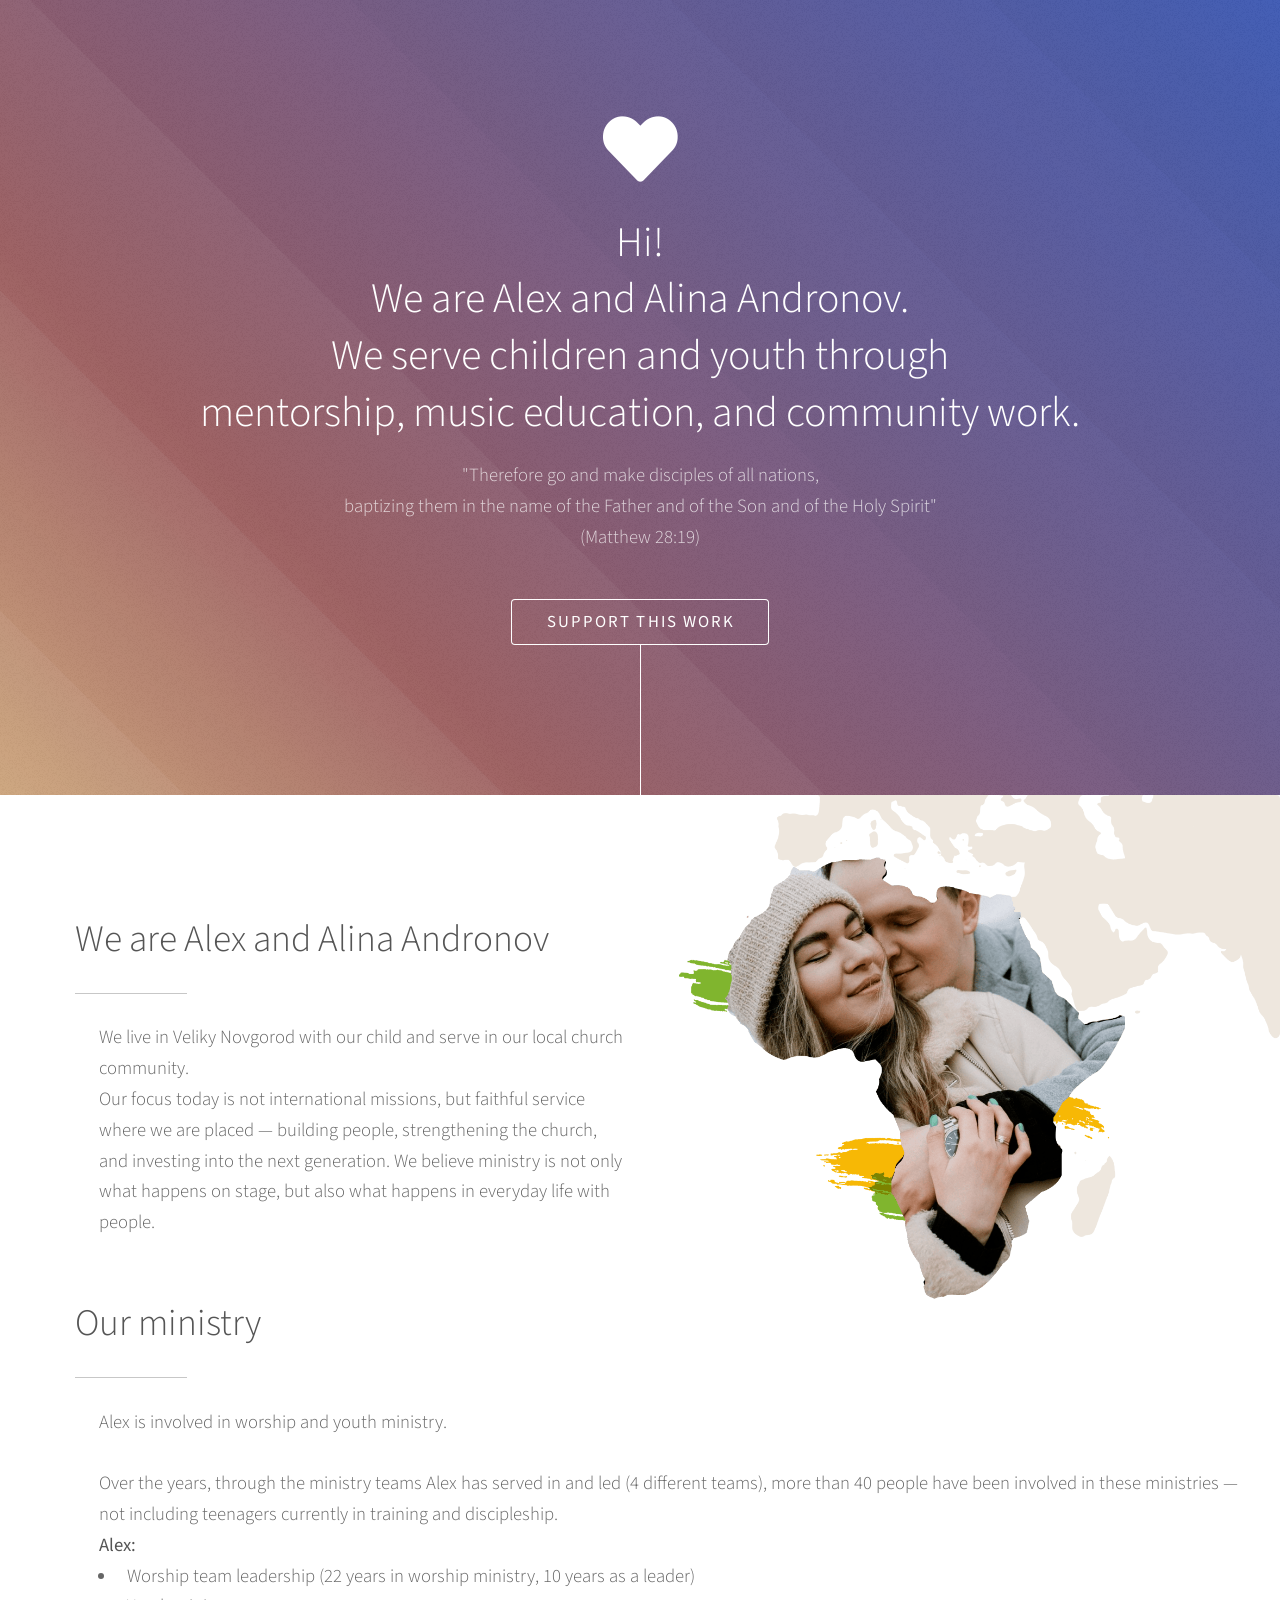
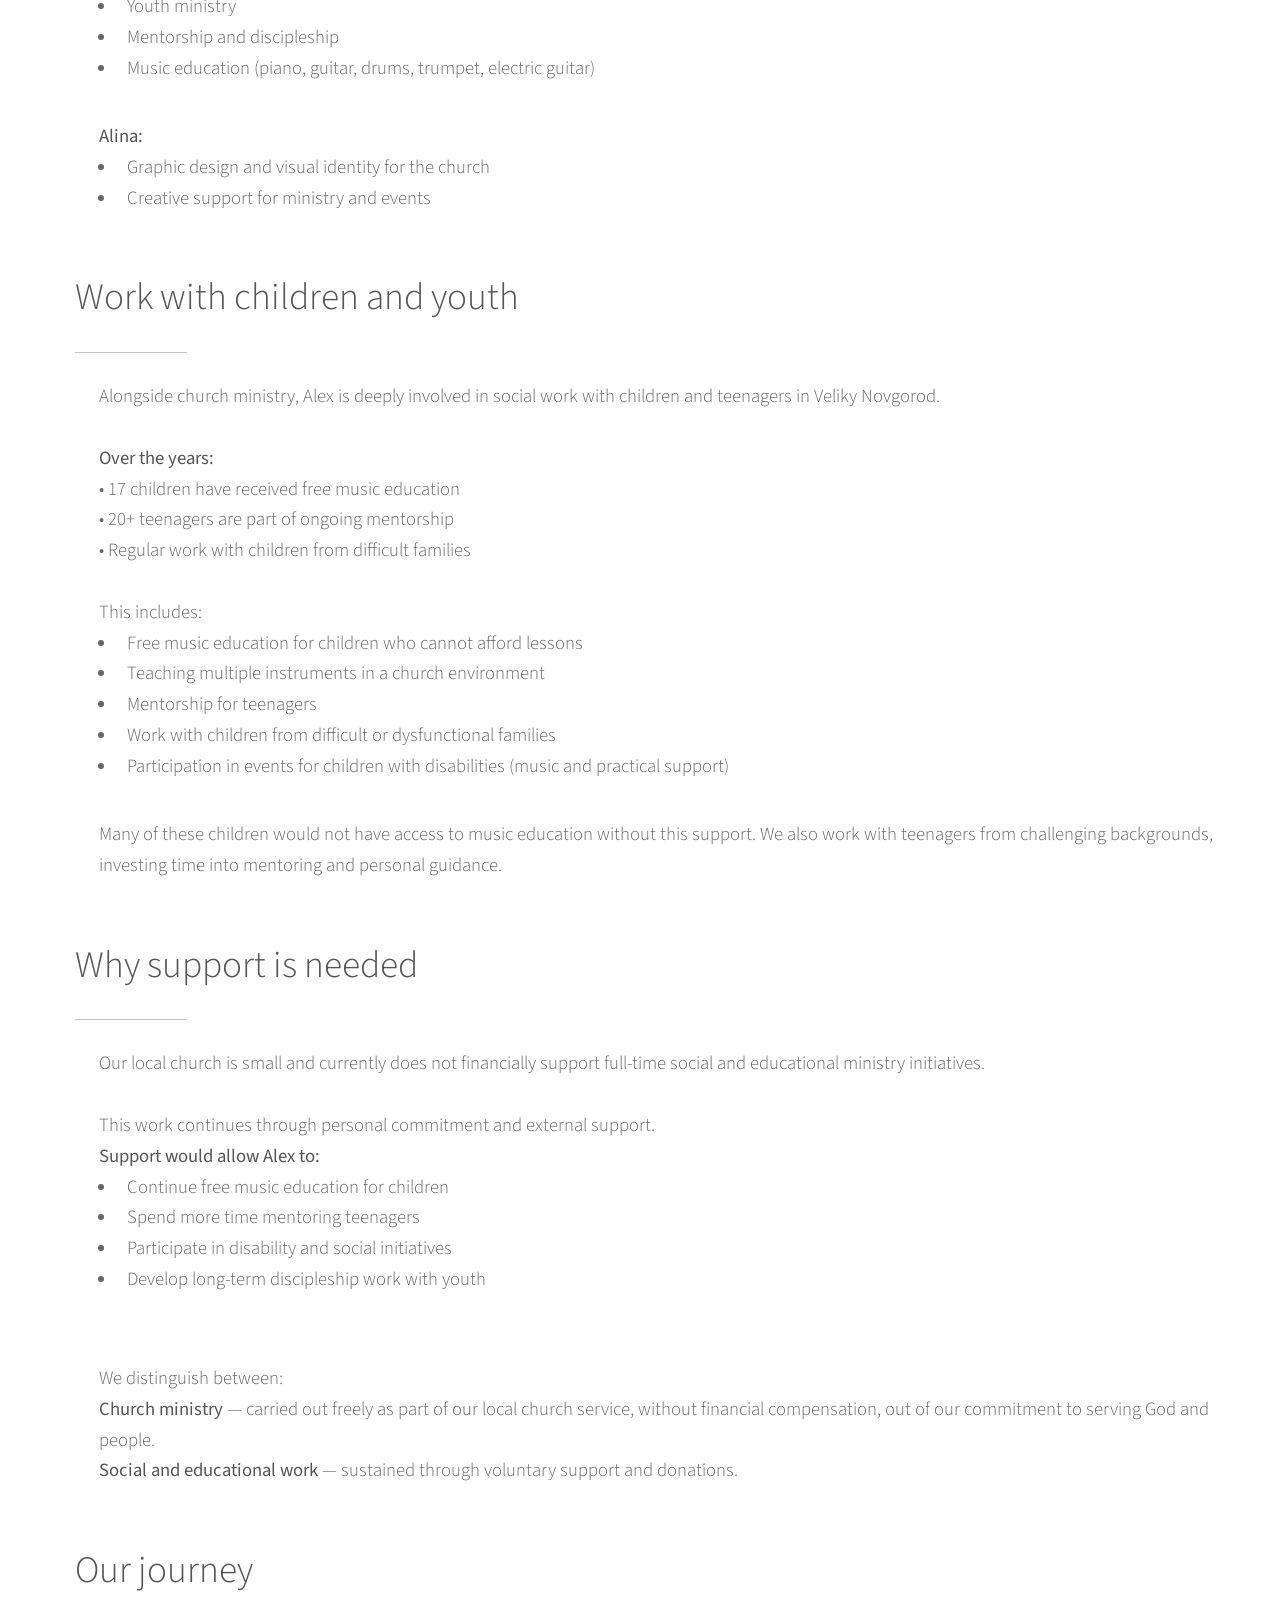
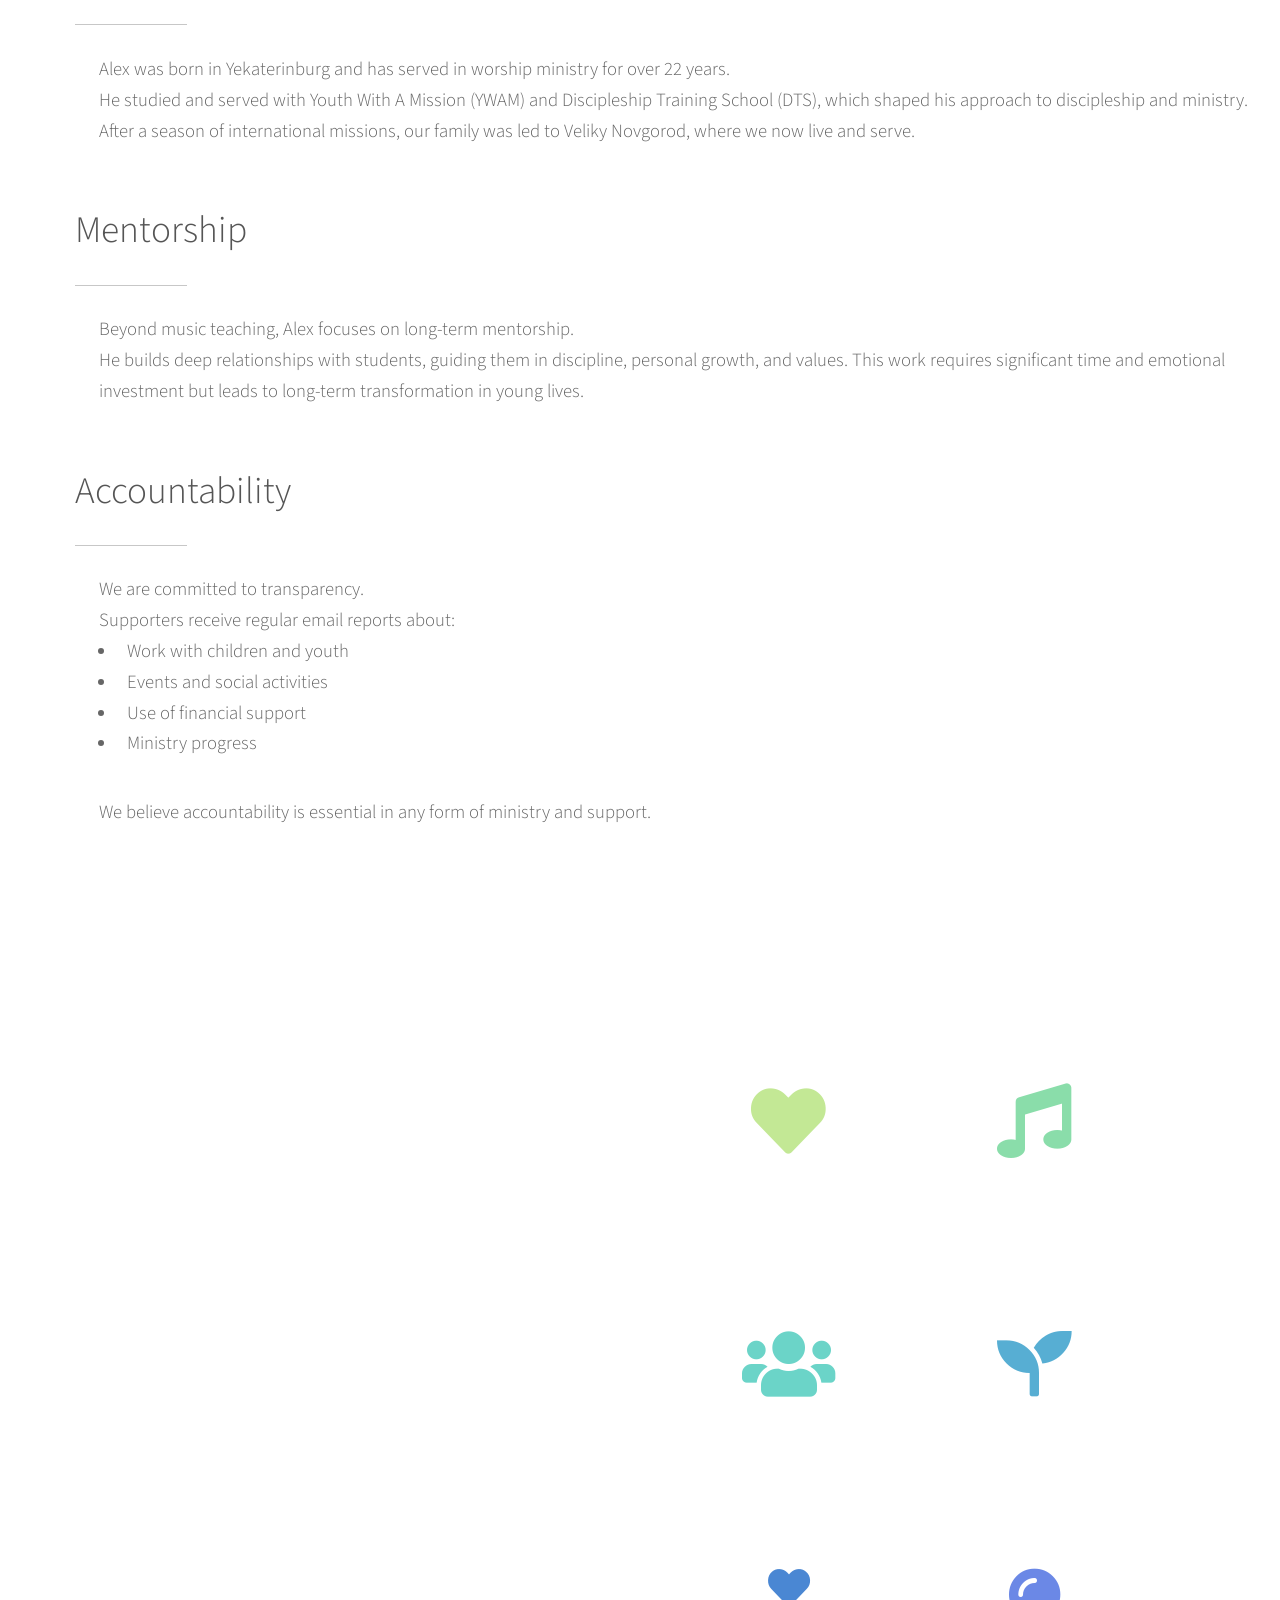
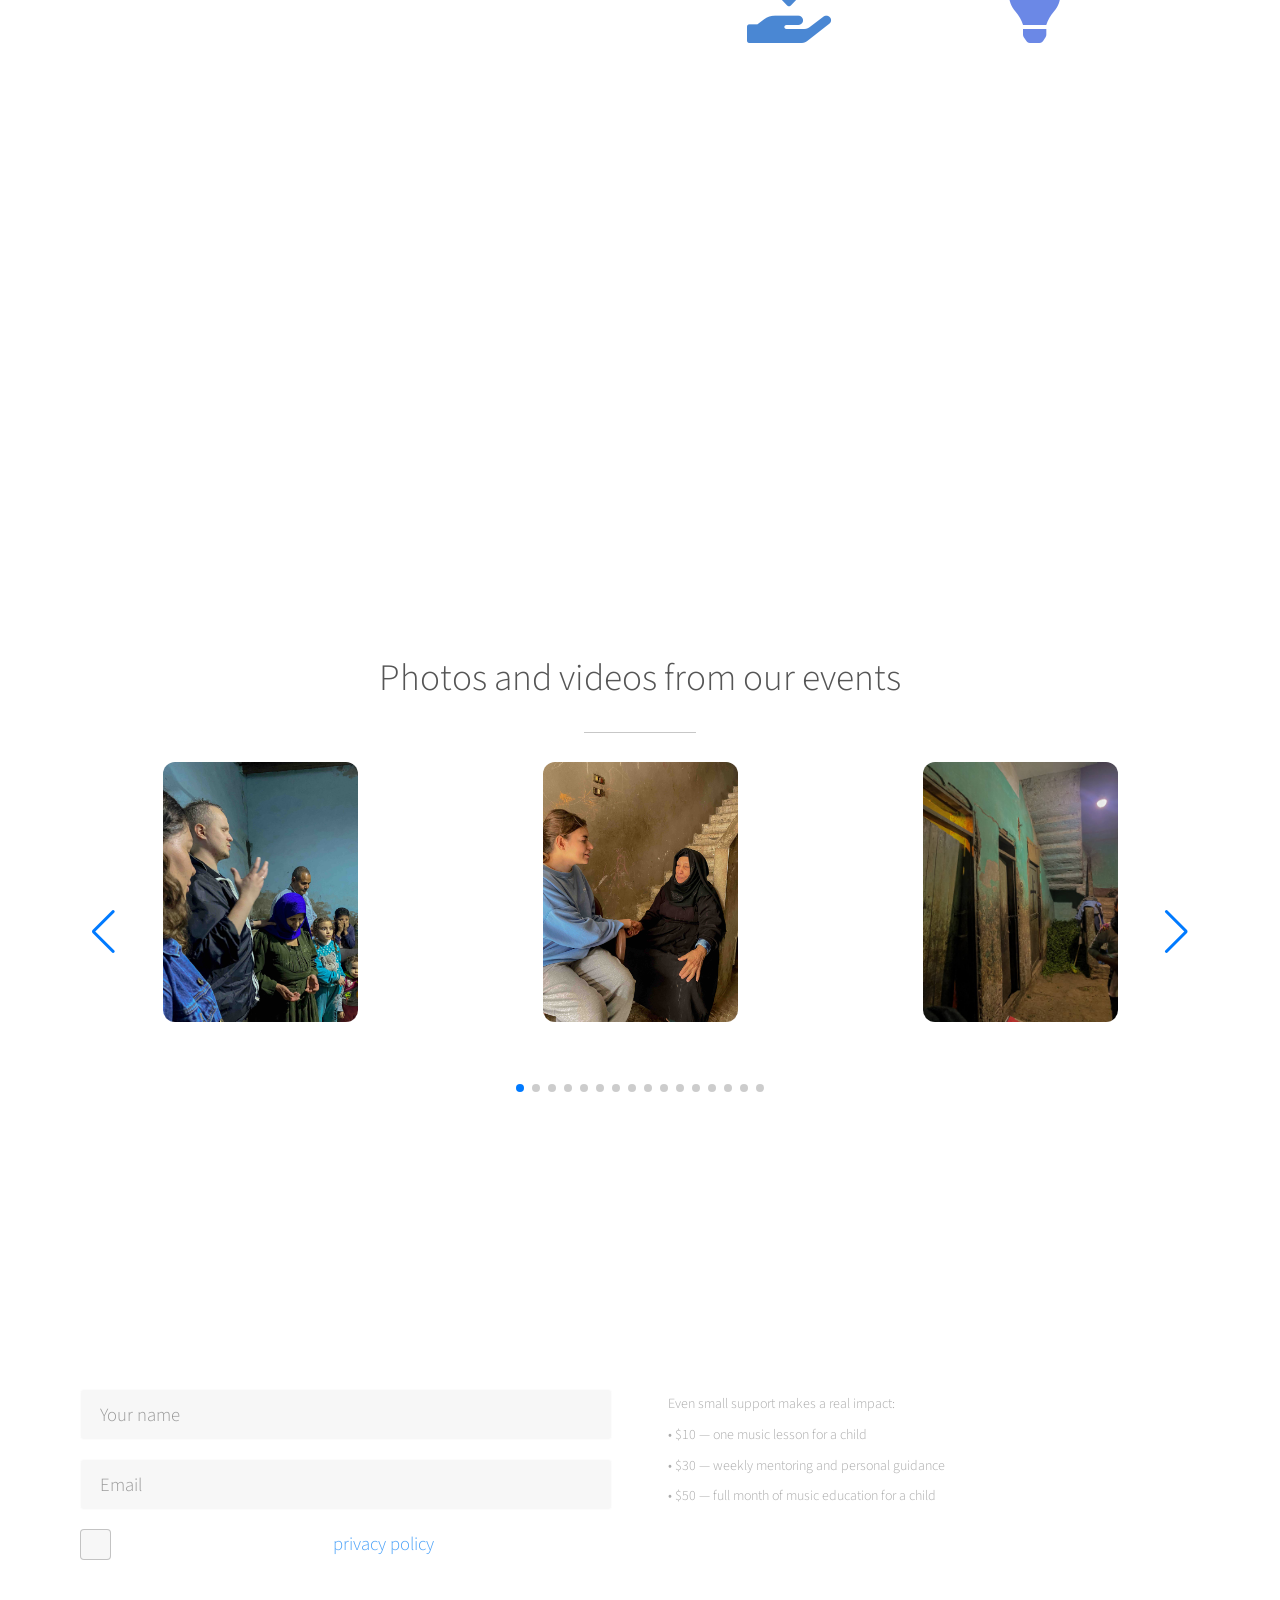
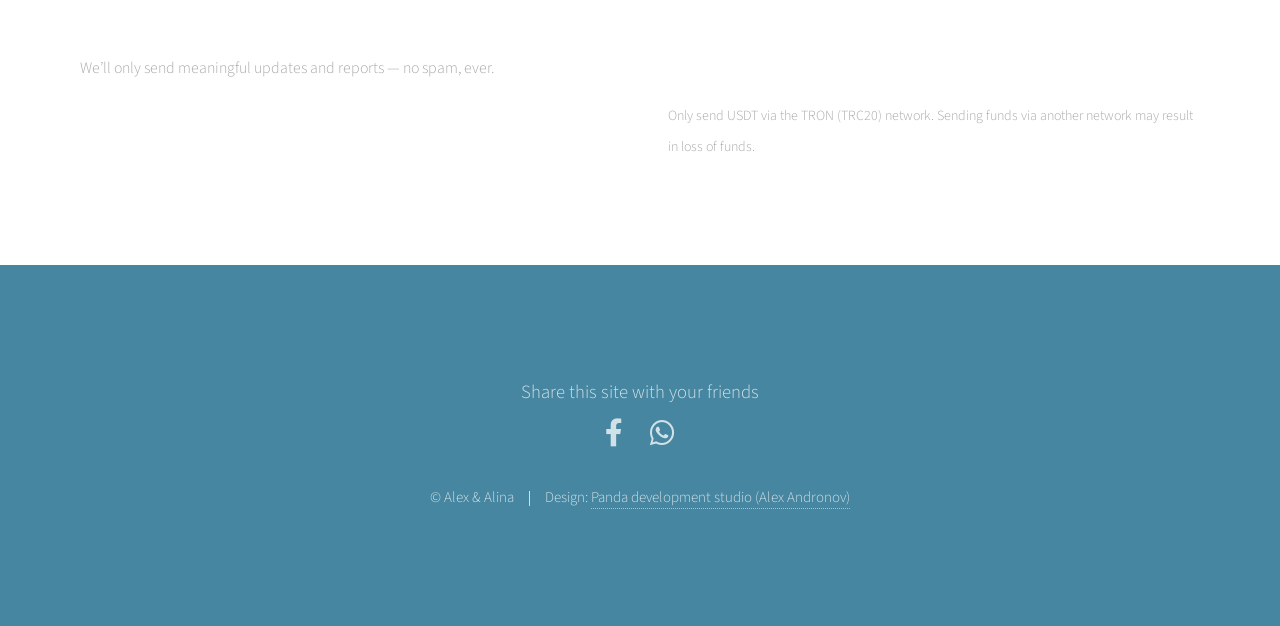
==== en.html @ 596c6e64 "download_21_04_2026-1" ====
<!DOCTYPE HTML>

<html>
	<head>
		<title>Alex & Alina Andronov | Ministry, Teaching & Mentorship</title>

<meta charset="utf-8" />
<meta name="viewport" content="width=device-width, initial-scale=1, user-scalable=no" />

<meta name="description" content="Alex and Alina Andronov serve in local church ministry in Veliky Novgorod. Music education, worship leadership, youth mentoring, creative design, and social work with children and teenagers. Follow our journey and support our mission." />

<meta name="keywords" content="Alex and Alina Andronov, ministry, church, worship, mentorship, music education, youth ministry, Veliky Novgorod, discipleship, social work, Christian service" />

<meta name="author" content="Alex & Alina Andronov" />

<!-- IMPORTANT: new canonical URL -->
<link rel="canonical" href="https://alexandrandronov.github.io/alexandr_and_alina_missionaries/" />

<link rel="icon" type="image/x-icon" href="images/World.png" />

<!-- Open Graph -->
<meta property="og:type" content="website" />
<meta property="og:site_name" content="Alex & Alina Ministry" />
<meta property="og:title" content="Alex & Alina Andronov | Ministry, Teaching & Mentorship" />
<meta property="og:description" content="Church ministry, music education, youth mentoring, and social work with children in Veliky Novgorod. Follow our mission and support our work." />
<meta property="og:url" content="https://alexandrandronov.github.io/alexandr_and_alina_missionaries/" />
<meta property="og:image" content="https://alexandrandronov.github.io/alexandr_and_alina_missionaries/images/a_and_a.png" />
<meta property="og:image:width" content="1200" />
<meta property="og:image:height" content="630" />

<!-- Twitter Card -->
<meta name="twitter:card" content="summary_large_image" />
<meta name="twitter:title" content="Alex & Alina Andronov | Ministry & Mentorship" />
<meta name="twitter:description" content="Worship ministry, music education, youth mentoring, and creative service in Veliky Novgorod." />
<meta name="twitter:image" content="https://alexandrandronov.github.io/alexandr_and_alina_missionaries/images/a_and_a.png" />



<link rel="stylesheet" href="assets/css/main.css" />
<noscript><link rel="stylesheet" href="assets/css/noscript.css" /></noscript>






		<!-- Yandex.Metrika counter -->
		<script type="text/javascript" >
		   (function(m,e,t,r,i,k,a){m[i]=m[i]||function(){(m[i].a=m[i].a||[]).push(arguments)};
		   m[i].l=1*new Date();
		   for (var j = 0; j < document.scripts.length; j++) {if (document.scripts[j].src === r) { return; }}
		   k=e.createElement(t),a=e.getElementsByTagName(t)[0],k.async=1,k.src=r,a.parentNode.insertBefore(k,a)})
		   (window, document, "script", "https://mc.yandex.ru/metrika/tag.js", "ym");

		   ym(91811113, "init", {
		        clickmap:true,
		        trackLinks:true,
		        accurateTrackBounce:true,
		        webvisor:true
		   });
		</script>
		<noscript><div><img src="https://mc.yandex.ru/watch/91811113" style="position:absolute; left:-9999px;" alt="" /></div></noscript>
		<!-- /Yandex.Metrika counter -->





		<link rel="stylesheet" href="https://cdn.jsdelivr.net/npm/swiper@10/swiper-bundle.min.css"/>
<!-- Стили Fancybox -->
		<link rel="stylesheet" href="https://cdn.jsdelivr.net/npm/@fancyapps/ui@4.0/dist/fancybox.css" />


	</head>


	<body class="is-preload">

		<!-- Header -->
			<section id="header">
				<div class="inner">
					<span class="icon solid major far fa-heart"></span>
					<h1>Hi! <br>We are Alex and Alina Andronov. <br style="display: block;"><stong>We serve children and youth through <br> mentorship, music education, and community work.</stong></h1>
					<p>"Therefore go and make disciples of all nations,<br> baptizing them in the name of the Father and of the Son and of the Holy Spirit" <br>(Matthew 28:19)</p>
					<ul class="actions special">
						<li><a href="#four" class="button">Support this work</a></li>
					</ul>
				</div>
			</section>

		<!-- One -->
	<section id="one" class="main style1">
  <div style="width: 100%;" class="container main_div_1">
    <div class="row gtr-150">

      <!-- 🔹 БЛОК 1: КТО МЫ СЕЙЧАС -->
      <div class="learning_dts col-6 col-12-medium">
        <header class="major">
          <h2>We are Alex and Alina Andronov</h2>
        </header>

        <div class="section_show_more" style="padding: 0 24px;">
          We live in Veliky Novgorod with our child and serve in our local church community.

          <div class="hide_content">
            Our focus today is not international missions, but faithful service where we are placed — building people, strengthening the church, and investing into the next generation.

            We believe ministry is not only what happens on stage, but also what happens in everyday life with people.
          </div>
        </div>
      </div>

      <!-- фото -->
      <div style="margin: 0; padding: 0;" class="col-6 col-12-medium imp-medium">
        <span style="padding: 0; margin: 0;" class="image fit">
          <img src="images/a_and_a.png" alt="" />
        </span>
      </div>
    </div>

    <!-- 🔹 БЛОК 2: СЛУЖЕНИЕ -->
   <div style="margin-top: 0; margin-bottom: 60px;" class="learning_dts_2 col-6 col-12-medium section_show_more">

  <header class="major">
    <h2>Our ministry</h2>
  </header>

  <div style="padding: 0 24px;">
    Alex is involved in worship and youth ministry.

    <br><br>

    Over the years, through the ministry teams Alex has served in and led (4 different teams), more than 40 people have been involved in these ministries — not including teenagers currently in training and discipleship.

    <div class="hide_content">

      <strong>Alex:</strong>
      <ul>
        <li>Worship team leadership (22 years in worship ministry, 10 years as a leader)</li>
        <li>Youth ministry</li>
        <li>Mentorship and discipleship</li>
        <li>Music education (piano, guitar, drums, trumpet, electric guitar)</li>
      </ul>

      <strong>Alina:</strong>
      <ul>
        <li>Graphic design and visual identity for the church</li>
        <li>Creative support for ministry and events</li>
      </ul>

    </div>
  </div>

</div>

    <!-- 🔹 БЛОК 3: ДЕТИ И СОЦИАЛЬНАЯ РАБОТА -->
  <div style="margin-top: 0; margin-bottom: 60px;" class="learning_dts_2 col-6 col-12-medium section_show_more">

  <header class="major">
    <h2>Work with children and youth</h2>
  </header>

  <div style="padding: 0 24px;">

    Alongside church ministry, Alex is deeply involved in social work with children and teenagers in Veliky Novgorod.

    <br><br>

    <strong>Over the years:</strong><br>
    • 17 children have received free music education<br>
    • 20+ teenagers are part of ongoing mentorship<br>
    • Regular work with children from difficult families

    <div class="hide_content">

      <br>
      This includes:
      <ul>
        <li>Free music education for children who cannot afford lessons</li>
        <li>Teaching multiple instruments in a church environment</li>
        <li>Mentorship for teenagers</li>
        <li>Work with children from difficult or dysfunctional families</li>
        <li>Participation in events for children with disabilities (music and practical support)</li>
      </ul>

      Many of these children would not have access to music education without this support.

      We also work with teenagers from challenging backgrounds, investing time into mentoring and personal guidance.

    </div>
  </div>

</div>

    <!-- 🔹 БЛОК 4: ПОЧЕМУ НУЖНА ПОДДЕРЖКА -->
    <div style="margin-top: 0; margin-bottom: 60px;" class="learning_dts_2 col-6 col-12-medium section_show_more">

      <header class="major">
        <h2>Why support is needed</h2>
      </header>

      <div style="padding: 0 24px;">
        Our local church is small and currently does not financially support full-time social and educational ministry initiatives.

        <br><br>

        This work continues through personal commitment and external support.

        <div class="hide_content">

          <strong>Support would allow Alex to:</strong>
          <ul>
            <li>Continue free music education for children</li>
            <li>Spend more time mentoring teenagers</li>
            <li>Participate in disability and social initiatives</li>
            <li>Develop long-term discipleship work with youth</li>
          </ul>

          <br>

          We distinguish between:
          <br>
          <strong>Church ministry</strong> — carried out freely as part of our local church service, without financial compensation, out of our commitment to serving God and people.<br>
          <strong>Social and educational work</strong> — sustained through voluntary support and donations.

        </div>
      </div>

    </div>

    <!-- 🔹 БЛОК 5: ПУТЬ -->
    <div style="margin-top: 0; margin-bottom: 60px;" class="learning_dts_2 col-6 col-12-medium section_show_more">

      <header class="major">
        <h2>Our journey</h2>
      </header>

      <div style="padding: 0 24px;">
        Alex was born in Yekaterinburg and has served in worship ministry for over 22 years.

        <div class="hide_content">
          He studied and served with Youth With A Mission (YWAM) and Discipleship Training School (DTS), which shaped his approach to discipleship and ministry.

          After a season of international missions, our family was led to Veliky Novgorod, where we now live and serve.
        </div>
      </div>

    </div>

    <!-- 🔹 БЛОК 6: НАСТАВНИЧЕСТВО -->
    <div style="margin-top: 0; margin-bottom: 60px;" class="learning_dts_2 col-6 col-12-medium section_show_more">

      <header class="major">
        <h2>Mentorship</h2>
      </header>

      <div style="padding: 0 24px;">
        Beyond music teaching, Alex focuses on long-term mentorship.

        <div class="hide_content">
          He builds deep relationships with students, guiding them in discipline, personal growth, and values.

          This work requires significant time and emotional investment but leads to long-term transformation in young lives.
        </div>
      </div>

    </div>

    <!-- 🔹 БЛОК 7: ПОДОТЧЕТНОСТЬ -->
    <div style="margin-top: 0; margin-bottom: 60px;" class="learning_dts_2 col-6 col-12-medium section_show_more">

      <header class="major">
        <h2>Accountability</h2>
      </header>

      <div style="padding: 0 24px;">
        We are committed to transparency.

        <div class="hide_content">
          Supporters receive regular email reports about:
          <ul>
            <li>Work with children and youth</li>
            <li>Events and social activities</li>
            <li>Use of financial support</li>
            <li>Ministry progress</li>
          </ul>

          We believe accountability is essential in any form of ministry and support.
        </div>
      </div>


    </div>

  </div>
</section>





<!-- Two -->
<section id="two" class="main style2">
  <div class="container">
    <div class="row gtr-150">

      <div class="col-6 col-12-medium">

        <header class="header_for_mobile major">
          <h2>How we serve in practice</h2>
        </header>

        <br>

        <header class="header_for_mobile major">
          <h3>Alex</h3>
        </header>

        <p><b>Areas of ministry and service:</b></p>

        <ul>
          <li>Worship ministry leadership in the local church</li>
          <li>Music education as part of discipleship and mentoring</li>
          <li>Youth ministry and personal guidance</li>
          <li>Mentorship and long-term discipleship relationships</li>
        </ul>

        <p>
          Music is not just a skill — it is a tool for building relationships, shaping character, and walking alongside people in their personal growth journey.
        </p>

        <header class="header_for_mobile major">
          <h3>Alina</h3>
        </header>

        <p><b>Creative service in ministry:</b></p>

        <ul>
          <li>Graphic design and visual identity for the church</li>
          <li>Creative support for events and ministry activities</li>
          <li>Visual communication for outreach and community projects</li>
        </ul>

        <p>
          Her work helps the church communicate clearly and beautifully, supporting both internal ministry and external outreach.
        </p>

        <ul class="actions special">
          <li><a href="index.html#four" class="button wide">Support</a></li>
        </ul>

      </div>

      <div class="col-6 col-12-medium">
        <ul class="we_can major-icons">
          <li><span class="icon solid style1 major fa-heart"></span></li>
          <li><span class="icon solid style2 major fa-music"></span></li>
          <li><span class="icon solid style3 major fa-users"></span></li>
          <li><span class="icon solid style4 major fa-seedling"></span></li>
          <li><span class="icon solid style5 major fa-hand-holding-heart"></span></li>
          <li><span class="icon solid style6 major fa-lightbulb"></span></li>
        </ul>
      </div>

    </div>
  </div>
</section>





	<!-- Three -->
<section id="three" class="main style1 special">
  <div class="container container_slider">
    <header class="major">
      <h2>Photos and videos from our events</h2>
    </header>

    <div class="swiper myGallerySwiper">
      <div class="swiper-wrapper">

        <div class="swiper-slide">
          <a class="gallery-item" data-fancybox="gallery" data-type="image" href="images/photo_12.jpg">
            <img src="images/photo_12.jpg" alt="">
          </a>
        </div>

        <div class="swiper-slide">
          <a class="gallery-item" data-fancybox="gallery" data-type="image" href="images/photo_14.jpg">
            <img src="images/photo_14.jpg" alt="">
          </a>
        </div>

        <div class="swiper-slide">
          <a class="gallery-item" data-fancybox="gallery" data-type="image" href="images/photo_23.jpg">
            <img src="images/photo_23.jpg" alt="">
          </a>
        </div>

        <div class="swiper-slide">
          <a class="gallery-item" data-fancybox="gallery" data-type="image" href="images/photo_24.jpg">
            <img src="images/photo_24.jpg" alt="">
          </a>
        </div>

        <div class="swiper-slide">
          <a class="gallery-item" data-fancybox="gallery" data-type="image" href="images/photo_25.jpg">
            <img src="images/photo_25.jpg" alt="">
          </a>
        </div>

        <div class="swiper-slide">
          <a class="gallery-item" data-fancybox="gallery" data-type="image" href="images/photo_26.jpg">
            <img src="images/photo_26.jpg" alt="">
          </a>
        </div>

        <div class="swiper-slide">
          <a class="gallery-item" data-fancybox="gallery" data-type="image" href="images/photo_27.jpg">
            <img src="images/photo_27.jpg" alt="">
          </a>
        </div>

        <div class="swiper-slide">
          <a class="gallery-item" data-fancybox="gallery" data-type="image" href="images/photo_18.jpg">
            <img src="images/photo_18.jpg" alt="">
          </a>
        </div>

        <div class="swiper-slide">
          <a class="gallery-item" data-fancybox="gallery" data-type="image" href="images/photo_19.jpg">
            <img src="images/photo_19.jpg" alt="">
          </a>
        </div>

        <div class="swiper-slide">
          <a class="gallery-item" data-fancybox="gallery" data-type="image" href="images/photo_20.jpg">
            <img src="images/photo_20.jpg" alt="">
          </a>
        </div>

        <div class="swiper-slide">
          <a class="gallery-item" data-fancybox="gallery" data-type="image" href="images/photo_21.jpg">
            <img src="images/photo_21.jpg" alt="">
          </a>
        </div>

        <div class="swiper-slide">
          <a class="gallery-item" data-fancybox="gallery" data-type="image" href="images/photo_22.jpg">
            <img src="images/photo_22.jpg" alt="">
          </a>
        </div>

        <div class="swiper-slide">
          <a class="gallery-item" data-fancybox="gallery" data-type="image" href="images/photo_15.jpg">
            <img src="images/photo_15.jpg" alt="">
          </a>
        </div>

        <div class="swiper-slide">
          <a class="gallery-item" data-fancybox="gallery" data-type="image" href="images/photo_16.jpg">
            <img src="images/photo_16.jpg" alt="">
          </a>
        </div>

        <div class="swiper-slide">
          <a class="gallery-item" data-fancybox="gallery" data-type="image" href="images/photo_17.jpg">
            <img src="images/photo_17.jpg" alt="">
          </a>
        </div>

        <div class="swiper-slide">
          <a class="gallery-item" data-fancybox="gallery" data-type="image" href="images/photo_8.jpg">
            <img src="images/photo_8.jpg" alt="">
          </a>
        </div>

      </div>

      <!-- controls -->
      <div class="swiper-button-prev"></div>
      <div class="swiper-button-next"></div>
      <div class="swiper-pagination"></div>

    </div>
  </div>
</section>


<style>
.myGallerySwiper {
  width: 100%;
  padding-bottom: 80px; 
}

.myGallerySwiper .swiper-slide {
  display: flex;
  justify-content: center;
  align-items: center;
}

.myGallerySwiper img {
  width: 100%;
  height: 260px;
  object-fit: cover;
  border-radius: 12px;
  display: block;
}

 /* пагинация */
.myGallerySwiper .swiper-pagination {
  bottom: 0 !important;  
  top: auto !important;
  position: absolute;
}

/* если точки всё равно мешают — можно чуть поднять */
.myGallerySwiper .swiper-pagination {
  transform: translateY(0px);
}

  .container_slider img:focus {
  outline: none !important;
	}
	a:visited {
	  outline: none;
	}
	.container_slider img:focus {
	  outline: none !important;
	}

.container_slider img:focus, 
.container_slider img:active {
  outline: none !important;
}

a:focus, 
a:active {
  outline: none !important;
}

a:visited {
  outline: none;
}
.container_slider a, .container_slider img {
	text-decoration: none !important;
	border: none !important;
}
</style>










			<!-- form for subscribe -->
			<section id="four" class="main style2">
				<div class="container">
					<div class="row gtr-150">
					<div class="col-6 col-12-medium">
						
				<h3>
				If you’d like to support us or receive updates about our ministry, feel free to leave your email
				</h3>
				<form id="contactForm">
						<div class="row gtr-uniform gtr-50">

							<div class="col-12 col-12-xsmall">
								<input type="text" id="name" name="name" required placeholder="Your name" />
							</div>

							<div class="col-12 col-12-xsmall">
								<input type="email" id="email" name="email" required placeholder="Email" />
							</div>

							<div class="col-12">
								<input type="checkbox" id="consent" required>
								<label style="color: white;" for="consent">
									I agree to the privacy policy
									<a href="privacy-policy.html" style="color:#4CA2F8;">
										privacy policy
									</a>
								</label>
							</div>

							<div class="col-12">
								<ul class="actions special">
									<li>
										<button type="submit" class="button wide">
											Send
										</button>
									</li>
								</ul>
							</div>

							<div class="col-12">
								<p style="font-size: 0.85em; color: #aaa; margin-top: 10px;">
								We’ll only send meaningful updates and reports — no spam, ever.
								</p>
							</div>

						</div>
					</form>

				</div>



				<div class="col-6 col-12-medium">

					  <div class="main_support main special">

					    <h3>
					      If you would like to support our family financially, you can do so using cryptocurrency (USDT)
					    </h3>

              <p style="margin-top: 10px; margin-bottom: 15px; color:#aaa; font-size:14px;">
                Even small support makes a real impact:
                <br>
                • $10 — one music lesson for a child<br>
                • $30 — weekly mentoring and personal guidance<br>
                • $50 — full month of music education for a child
                </p>

					    <p style="margin-bottom: 10px;">
					      Please make sure to use the correct network when sending funds.
					    </p>

					    <p style="margin-bottom: 0;">
					      <strong>Asset:</strong> USDT
					    </p>

					    <p style="margin-bottom: 0;">
					      <strong>Network:</strong> TRON (TRC20)
					    </p>

					    <p style="margin-bottom: 0;">
					      <strong>Wallet address:</strong>
					    </p>

					    <div class="wrapper_for_number_wallet">
					      <p id="text_for_copy" style="font-size: 14px; margin: 0;">
					        TLf8BEgxqNnPxD4bpNH6rViqe6uPh2f5ow
					      </p>
					      <button class="button_copy" id="copy">
					        <i class="fas fa-copy"></i>
					      </button>
					    </div>

					    <p style="font-size: 14px; margin-top: 10px; color: #aaa;">
					      Only send USDT via the TRON (TRC20) network. Sending funds via another network may result in loss of funds.
					    </p>

					  </div>
					</div>
 
			</div>
			</div>
			</section>




<div id="copyToast" class="copy-toast">Copied ✔</div>


<script>
	document.getElementById('copy').addEventListener('click', function () {
  const walletText = document.getElementById('text_for_copy').innerText;

  navigator.clipboard.writeText(walletText).then(() => {
    showCopyToast();
  });
});

function showCopyToast() {
  const toast = document.getElementById('copyToast');

  toast.classList.add('show');

  setTimeout(() => {
    toast.classList.remove('show');
  }, 1500);
}
</script>













<!-- SUCCESS -->
<div style="z-index: 3;" class="mainreg-popup-notification" id="mainregSuccessPopup">
  <div class="mainreg-popup-content">
    <p>Your request has been successfully submitted! ✅<br><br>
    We will contact you shortly 📧</p>
    <button class="mainreg-popup-close-btn" onclick="closePopup('mainregSuccessPopup')">Close</button>
  </div>
</div>

<!-- ERROR -->
<div style="z-index: 2;" class="mainreg-popup-notification" id="mainregErrorPopup">
  <div class="mainreg-popup-content">
    <p>Submission failed ⚠️<br><br>Please try again later</p>
    <button class="mainreg-popup-close-btn" onclick="closePopup('mainregErrorPopup')">Close</button>
  </div>
</div>

<!-- LOADING -->
<div style="z-index: 1;" class="mainreg-popup-notification" id="mainregLoadingPopup">
  <div class="mainreg-popup-content">
    <p><span class="loading-icon">⏳</span>Sending data...<br>Please wait...</p>
  </div>
</div>



<script>
const scriptURL = 'https://script.google.com/macros/s/AKfycbwNkKJ-9nQO0ojvkdZ91oqJJSTqOKtVhve7hClQVE2Y1I4wfAFA7_UFC5GrVYpjPpQi/exec';

document.getElementById('contactForm').addEventListener('submit', function(e) {
  e.preventDefault();

   // Показать уведомление ожидания на 3 секунды
  const loadingPopupId = 'mainregLoadingPopup';
  showPopup(loadingPopupId);
  setTimeout(() => closePopup(loadingPopupId), 5000);

  const formData = {
    name: document.getElementById('name').value.trim(),
    email: document.getElementById('email').value.trim(),
    consent: document.getElementById('consent').checked ? "✅ Yes" : "❌ No"
  };

  fetch(scriptURL, {
    method: 'POST',
    body: JSON.stringify(formData)
  })
  .then(res => res.text())
  .then(() => {
    showPopup('mainregSuccessPopup');
    document.getElementById('contactForm').reset();
  })
  .catch(() => {
    showPopup('mainregErrorPopup');
  });
});

function showPopup(id) {
  const el = document.getElementById(id);
  el.style.display = 'block';

  setTimeout(() => {
    el.style.display = 'none';
  }, 5000);
}

function closePopup(id) {
  document.getElementById(id).style.display = 'none';
}


// ========================
// КАПИТАЛИЗАЦИЯ ПЕРВОЙ БУКВЫ
// ========================
function capitalizeFirstLetter(input) {
    input.value = input.value.split(" ").map(w => w.charAt(0).toUpperCase() + w.slice(1).toLowerCase()).join(" ");
}

['name'].forEach(id => {
    const el = document.getElementById(id);
    if (el) el.addEventListener('blur', () => capitalizeFirstLetter(el));
});
</script>







		<!-- Footer -->
			<section id="footer">
				<div style="margin-bottom: 10px;">Share this site with your friends</div>
				<ul class="icons">
					<li><a href="https://www.facebook.com/sharer/sharer.php?u=ywam-rostov.github.io/alexandr_and_alina" class="icon brands alt fa-facebook-f" target="blank_"><span class="label">Facebook</span></a></li>
					<li><a href="https://wa.me/?text=ywam-rostov.github.io/alexandr_and_alina" class="icon brands alt fa-whatsapp" target="blank_"><span class="label">whatsapp</span></a></li>
				</ul>
				<ul class="copyright">
					<li>&copy; Alex & Alina</li><li>Design: <a href="https://pandadevco.com" target="blank_">Panda development studio (Alex Andronov)</a></li>
				</ul>
			</section>

		<!-- Scripts -->
			<script src="assets/js/jquery.min.js"></script>
			<script src="assets/js/jquery.scrolly.min.js"></script>
			<script src="assets/js/browser.min.js"></script>
			<script src="assets/js/breakpoints.min.js"></script>
			<script src="assets/js/util.js"></script>
			<script src="assets/js/main.js"></script>






<!-- carousel карусель -->
<!-- Скрипт Fancybox -->
<script src="https://cdn.jsdelivr.net/npm/@fancyapps/ui@4.0/dist/fancybox.umd.js"></script>
<script src="https://cdn.jsdelivr.net/npm/swiper@10/swiper-bundle.min.js"></script>

<script>
document.addEventListener("DOMContentLoaded", function () {

  const swiper = new Swiper('.myGallerySwiper', {
    loop: true,

    slidesPerView: 1,
    spaceBetween: 20,

    autoplay: {
      delay: 4000,
      disableOnInteraction: false,
    },

    navigation: {
      nextEl: '.swiper-button-next',
      prevEl: '.swiper-button-prev',
    },

    pagination: {
      el: '.swiper-pagination',
      clickable: true,
    },

    breakpoints: {
      768: {
        slidesPerView: 2,
      },
      1024: {
        slidesPerView: 3,
      },
    }
  });

});
</script>

<!-- carousel карусель fancybox -->
<script>
	document.addEventListener("DOMContentLoaded", function () {
  // Инициализация Fancybox
 Fancybox.bind('[data-fancybox="gallery"]', {

  loop: true,

  Carousel: {
    preload: 5 
  },

  arrows: true,
  infobar: true,
  toolbar: true,

  buttons: ['zoom', 'close'],

  transitionEffect: 'fade',
  transitionDuration: 300,

  closeClick: 'outside',

  keyboard: true,
  zoom: true,

  Thumbs: true,

  Toolbar: {
    display: ["counter", "zoom", "fullscreen", "close"]
  },

  dragToClose: true
});
});
</script>

	</body>
</html>
---- assets/css/main.css ----
@import url("fontawesome-all.min.css");
@import url("https://fonts.googleapis.com/css?family=Source+Sans+Pro:300,300italic,400,400italic");



html, body, div, span, applet, object,
iframe, h1, h2, h3, h4, h5, h6, p, blockquote,
pre, a, abbr, acronym, address, big, cite,
code, del, dfn, em, img, ins, kbd, q, s, samp,
small, strike, strong, sub, sup, tt, var, b,
u, i, center, dl, dt, dd, ol, ul, li, fieldset,
form, label, legend, table, caption, tbody,
tfoot, thead, tr, th, td, article, aside,
canvas, details, embed, figure, figcaption,
footer, header, hgroup, menu, nav, output, ruby,
section, summary, time, mark, audio, video {
	margin: 0;
	padding: 0;
	border: 0;
	font-size: 100%;
	font: inherit;
	vertical-align: baseline;}

article, aside, details, figcaption, figure,
footer, header, hgroup, menu, nav, section {
	display: block;}

body {
	line-height: 1;
}

ol, ul {
	list-style: none;
}

blockquote, q {
	quotes: none;
}

	blockquote:before, blockquote:after, q:before, q:after {
		content: '';
		content: none;
	}

table {
	border-collapse: collapse;
	border-spacing: 0;
}

body {
	-webkit-text-size-adjust: none;
}

mark {
	background-color: transparent;
	color: inherit;
}

input::-moz-focus-inner {
	border: 0;
	padding: 0;
}

input, select, textarea {
	-moz-appearance: none;
	-webkit-appearance: none;
	-ms-appearance: none;
	appearance: none;
}

/* Basic */

	html {
		box-sizing: border-box;
	}

	*, *:before, *:after {
		box-sizing: inherit;
	}

	body {
		background: #fff;
	}

		body.is-preload *, body.is-preload *:before, body.is-preload *:after {
			-moz-animation: none !important;
			-webkit-animation: none !important;
			-ms-animation: none !important;
			animation: none !important;
			-moz-transition: none !important;
			-webkit-transition: none !important;
			-ms-transition: none !important;
			transition: none !important;
		}

	body, input, select, textarea {
		color: #666;
		font-family: "Source Sans Pro", Helvetica, sans-serif;
		font-size: 16pt;
		font-weight: 300;
		line-height: 1.65em;
	}

	a {
		-moz-transition: color 0.2s ease-in-out, border-color 0.2s ease-in-out;
		-webkit-transition: color 0.2s ease-in-out, border-color 0.2s ease-in-out;
		-ms-transition: color 0.2s ease-in-out, border-color 0.2s ease-in-out;
		transition: color 0.2s ease-in-out, border-color 0.2s ease-in-out;
		border-bottom: dotted 1px #666;
		color: inherit;
		text-decoration: none;
	}

		a:hover {
			border-bottom-color: transparent !important;
			color: #6bd4c8;
		}

	strong, b {
		color: #555;
		font-weight: 400;
	}

	em, i {
		font-style: italic;
	}

	p {
		margin: 0 0 2em 0;
	}

	h1, h2, h3, h4, h5, h6 {
		color: #555;
		line-height: 1em;
		margin: 0 0 1em 0;
	}

		h1 a, h2 a, h3 a, h4 a, h5 a, h6 a {
			color: inherit;
			text-decoration: none;
		}

	h1 {
		font-size: 2.25em;
		line-height: 1.35em;
	}

	h2 {
		font-size: 2em;
		line-height: 1.35em;
	}

	h3 {
		font-size: 1.35em;
		line-height: 1.5em;
	}

	h4 {
		font-size: 1.25em;
		line-height: 1.5em;
	}

	h5 {
		font-size: 0.9em;
		line-height: 1.5em;
	}

	h6 {
		font-size: 0.7em;
		line-height: 1.5em;
	}

	sub {
		font-size: 0.8em;
		position: relative;
		top: 0.5em;
	}

	sup {
		font-size: 0.8em;
		position: relative;
		top: -0.5em;
	}

	hr {
		border: 0;
		border-bottom: solid 1px rgba(144, 144, 144, 0.5);
		margin: 2em 0;
	}

		hr.major {
			margin: 3em 0;
		}

	blockquote {
		border-left: solid 4px rgba(144, 144, 144, 0.5);
		font-style: italic;
		margin: 0 0 2em 0;
		padding: 0.5em 0 0.5em 2em;
	}

	code {
		background: rgba(144, 144, 144, 0.075);
		border-radius: 4px;
		border: solid 1px rgba(144, 144, 144, 0.5);
		font-family: "Courier New", monospace;
		font-size: 0.9em;
		margin: 0 0.25em;
		padding: 0.25em 0.65em;
	}

	pre {
		-webkit-overflow-scrolling: touch;
		font-family: "Courier New", monospace;
		font-size: 0.9em;
		margin: 0 0 2em 0;
	}

		pre code {
			display: block;
			line-height: 1.75em;
			padding: 1em 1.5em;
			overflow-x: auto;
		}

	.align-left {
		text-align: left;
	}

	.align-center {
		text-align: center;
	}

	.align-right {
		text-align: right;
	}

/* Container */

	.container {
		margin: 0 auto;
		max-width: calc(100% - 4em);
		width: 60em;
	}

		.container.xsmall {
			width: 15em;
		}

		.container.small {
			width: 30em;
		}

		.container.medium {
			width: 45em;
		}

		.container.large {
			width: 75em;
		}

		.container.xlarge {
			width: 90em;
		}

		.container.max {
			width: 100%;
		}

		@media screen and (max-width: 980px) {

			.container {
				max-width: 100% !important;
				width: 100% !important;
			}

		}

		@media screen and (max-width: 480px) {

			.container {
				max-width: calc(100% - 3em);
			}

		}

/* Row */

	.row {
		display: flex;
		flex-wrap: wrap;
		box-sizing: border-box;
		align-items: stretch;
	}

		.row > * {
			box-sizing: border-box;
		}

		.row.gtr-uniform > * > :last-child {
			margin-bottom: 0;
		}

		.row.aln-left {
			justify-content: flex-start;
		}

		.row.aln-center {
			justify-content: center;
		}

		.row.aln-right {
			justify-content: flex-end;
		}

		.row.aln-top {
			align-items: flex-start;
		}

		.row.aln-middle {
			align-items: center;
		}

		.row.aln-bottom {
			align-items: flex-end;
		}

		.row > .imp {
			order: -1;
		}

		.row > .col-1 {
			width: 8.33333%;
		}

		.row > .off-1 {
			margin-left: 8.33333%;
		}

		.row > .col-2 {
			width: 16.66667%;
		}

		.row > .off-2 {
			margin-left: 16.66667%;
		}

		.row > .col-3 {
			width: 25%;
		}

		.row > .off-3 {
			margin-left: 25%;
		}

		.row > .col-4 {
			width: 33.33333%;
		}

		.row > .off-4 {
			margin-left: 33.33333%;
		}

		.row > .col-5 {
			width: 41.66667%;
		}

		.row > .off-5 {
			margin-left: 41.66667%;
		}

		.row > .col-6 {
			width: 50%;
		}

		.row > .off-6 {
			margin-left: 50%;
		}

		.row > .col-7 {
			width: 58.33333%;
		}

		.row > .off-7 {
			margin-left: 58.33333%;
		}

		.row > .col-8 {
			width: 66.66667%;
		}

		.row > .off-8 {
			margin-left: 66.66667%;
		}

		.row > .col-9 {
			width: 75%;
		}

		.row > .off-9 {
			margin-left: 75%;
		}

		.row > .col-10 {
			width: 83.33333%;
		}

		.row > .off-10 {
			margin-left: 83.33333%;
		}

		.row > .col-11 {
			width: 91.66667%;
		}

		.row > .off-11 {
			margin-left: 91.66667%;
		}

		.row > .col-12 {
			width: 100%;
		}

		.row > .off-12 {
			margin-left: 100%;
		}

		.row.gtr-0 {
			margin-top: 0;
			margin-left: 0em;
		}

			.row.gtr-0 > * {
				padding: 0 0 0 0em;
			}

			.row.gtr-0.gtr-uniform {
				margin-top: 0em;
			}

				.row.gtr-0.gtr-uniform > * {
					padding-top: 0em;
				}

		.row.gtr-25 {
			margin-top: 0;
			margin-left: -0.5em;
		}

			.row.gtr-25 > * {
				padding: 0 0 0 0.5em;
			}

			.row.gtr-25.gtr-uniform {
				margin-top: -0.5em;
			}

				.row.gtr-25.gtr-uniform > * {
					padding-top: 0.5em;
				}

		.row.gtr-50 {
			margin-top: 0;
			margin-left: -1em;
		}

			.row.gtr-50 > * {
				padding: 0 0 0 1em;
			}

			.row.gtr-50.gtr-uniform {
				margin-top: -1em;
			}

				.row.gtr-50.gtr-uniform > * {
					padding-top: 1em;
				}

		.row {
			margin-top: 0;
			margin-left: -2em;
		}

			.row > * {
				padding: 0 0 0 2em;
			}

			.row.gtr-uniform {
				margin-top: -2em;
			}

				.row.gtr-uniform > * {
					padding-top: 2em;
				}

		.row.gtr-150 {
			margin-top: 0;
			margin-left: -3em;
		}

			.row.gtr-150 > * {
				padding: 0 0 0 3em;
			}

			.row.gtr-150.gtr-uniform {
				margin-top: -3em;
			}

				.row.gtr-150.gtr-uniform > * {
					padding-top: 3em;
				}

		.row.gtr-200 {
			margin-top: 0;
			margin-left: -4em;
		}

			.row.gtr-200 > * {
				padding: 0 0 0 4em;
			}

			.row.gtr-200.gtr-uniform {
				margin-top: -4em;
			}

				.row.gtr-200.gtr-uniform > * {
					padding-top: 4em;
				}

		@media screen and (max-width: 1680px) {

			.row {
				display: flex;
				flex-wrap: wrap;
				box-sizing: border-box;
				align-items: stretch;
			}

				.row > * {
					box-sizing: border-box;
				}

				.row.gtr-uniform > * > :last-child {
					margin-bottom: 0;
				}

				.row.aln-left {
					justify-content: flex-start;
				}

				.row.aln-center {
					justify-content: center;
				}

				.row.aln-right {
					justify-content: flex-end;
				}

				.row.aln-top {
					align-items: flex-start;
				}

				.row.aln-middle {
					align-items: center;
				}

				.row.aln-bottom {
					align-items: flex-end;
				}

				.row > .imp-xlarge {
					order: -1;
				}

				.row > .col-1-xlarge {
					width: 8.33333%;
				}

				.row > .off-1-xlarge {
					margin-left: 8.33333%;
				}

				.row > .col-2-xlarge {
					width: 16.66667%;
				}

				.row > .off-2-xlarge {
					margin-left: 16.66667%;
				}

				.row > .col-3-xlarge {
					width: 25%;
				}

				.row > .off-3-xlarge {
					margin-left: 25%;
				}

				.row > .col-4-xlarge {
					width: 33.33333%;
				}

				.row > .off-4-xlarge {
					margin-left: 33.33333%;
				}

				.row > .col-5-xlarge {
					width: 41.66667%;
				}

				.row > .off-5-xlarge {
					margin-left: 41.66667%;
				}

				.row > .col-6-xlarge {
					width: 50%;
				}

				.row > .off-6-xlarge {
					margin-left: 50%;
				}

				.row > .col-7-xlarge {
					width: 58.33333%;
				}

				.row > .off-7-xlarge {
					margin-left: 58.33333%;
				}

				.row > .col-8-xlarge {
					width: 66.66667%;
				}

				.row > .off-8-xlarge {
					margin-left: 66.66667%;
				}

				.row > .col-9-xlarge {
					width: 75%;
				}

				.row > .off-9-xlarge {
					margin-left: 75%;
				}

				.row > .col-10-xlarge {
					width: 83.33333%;
				}

				.row > .off-10-xlarge {
					margin-left: 83.33333%;
				}

				.row > .col-11-xlarge {
					width: 91.66667%;
				}

				.row > .off-11-xlarge {
					margin-left: 91.66667%;
				}

				.row > .col-12-xlarge {
					width: 100%;
				}

				.row > .off-12-xlarge {
					margin-left: 100%;
				}

				.row.gtr-0 {
					margin-top: 0;
					margin-left: 0em;
				}

					.row.gtr-0 > * {
						padding: 0 0 0 0em;
					}

					.row.gtr-0.gtr-uniform {
						margin-top: 0em;
					}

						.row.gtr-0.gtr-uniform > * {
							padding-top: 0em;
						}

				.row.gtr-25 {
					margin-top: 0;
					margin-left: -0.5em;
				}

					.row.gtr-25 > * {
						padding: 0 0 0 0.5em;
					}

					.row.gtr-25.gtr-uniform {
						margin-top: -0.5em;
					}

						.row.gtr-25.gtr-uniform > * {
							padding-top: 0.5em;
						}

				.row.gtr-50 {
					margin-top: 0;
					margin-left: -1em;
				}

					.row.gtr-50 > * {
						padding: 0 0 0 1em;
					}

					.row.gtr-50.gtr-uniform {
						margin-top: -1em;
					}

						.row.gtr-50.gtr-uniform > * {
							padding-top: 1em;
						}

				.row {
					margin-top: 0;
					margin-left: -2em;
				}

					.row > * {
						padding: 0 0 0 2em;
					}

					.row.gtr-uniform {
						margin-top: -2em;
					}

						.row.gtr-uniform > * {
							padding-top: 2em;
						}

				.row.gtr-150 {
					margin-top: 0;
					margin-left: -3em;
				}

					.row.gtr-150 > * {
						padding: 0 0 0 3em;
					}

					.row.gtr-150.gtr-uniform {
						margin-top: -3em;
					}

						.row.gtr-150.gtr-uniform > * {
							padding-top: 3em;
						}

				.row.gtr-200 {
					margin-top: 0;
					margin-left: -4em;
				}

					.row.gtr-200 > * {
						padding: 0 0 0 4em;
					}

					.row.gtr-200.gtr-uniform {
						margin-top: -4em;
					}

						.row.gtr-200.gtr-uniform > * {
							padding-top: 4em;
						}

		}

		@media screen and (max-width: 1140px) {

			.row {
				display: flex;
				flex-wrap: wrap;
				box-sizing: border-box;
				align-items: stretch;
			}

				.row > * {
					box-sizing: border-box;
				}

				.row.gtr-uniform > * > :last-child {
					margin-bottom: 0;
				}

				.row.aln-left {
					justify-content: flex-start;
				}

				.row.aln-center {
					justify-content: center;
				}

				.row.aln-right {
					justify-content: flex-end;
				}

				.row.aln-top {
					align-items: flex-start;
				}

				.row.aln-middle {
					align-items: center;
				}

				.row.aln-bottom {
					align-items: flex-end;
				}

				.row > .imp-large {
					order: -1;
				}

				.row > .col-1-large {
					width: 8.33333%;
				}

				.row > .off-1-large {
					margin-left: 8.33333%;
				}

				.row > .col-2-large {
					width: 16.66667%;
				}

				.row > .off-2-large {
					margin-left: 16.66667%;
				}

				.row > .col-3-large {
					width: 25%;
				}

				.row > .off-3-large {
					margin-left: 25%;
				}

				.row > .col-4-large {
					width: 33.33333%;
				}

				.row > .off-4-large {
					margin-left: 33.33333%;
				}

				.row > .col-5-large {
					width: 41.66667%;
				}

				.row > .off-5-large {
					margin-left: 41.66667%;
				}

				.row > .col-6-large {
					width: 50%;
				}

				.row > .off-6-large {
					margin-left: 50%;
				}

				.row > .col-7-large {
					width: 58.33333%;
				}

				.row > .off-7-large {
					margin-left: 58.33333%;
				}

				.row > .col-8-large {
					width: 66.66667%;
				}

				.row > .off-8-large {
					margin-left: 66.66667%;
				}

				.row > .col-9-large {
					width: 75%;
				}

				.row > .off-9-large {
					margin-left: 75%;
				}

				.row > .col-10-large {
					width: 83.33333%;
				}

				.row > .off-10-large {
					margin-left: 83.33333%;
				}

				.row > .col-11-large {
					width: 91.66667%;
				}

				.row > .off-11-large {
					margin-left: 91.66667%;
				}

				.row > .col-12-large {
					width: 100%;
				}

				.row > .off-12-large {
					margin-left: 100%;
				}

				.row.gtr-0 {
					margin-top: 0;
					margin-left: 0em;
				}

					.row.gtr-0 > * {
						padding: 0 0 0 0em;
					}

					.row.gtr-0.gtr-uniform {
						margin-top: 0em;
					}

						.row.gtr-0.gtr-uniform > * {
							padding-top: 0em;
						}

				.row.gtr-25 {
					margin-top: 0;
					margin-left: -0.5em;
				}

					.row.gtr-25 > * {
						padding: 0 0 0 0.5em;
					}

					.row.gtr-25.gtr-uniform {
						margin-top: -0.5em;
					}

						.row.gtr-25.gtr-uniform > * {
							padding-top: 0.5em;
						}

				.row.gtr-50 {
					margin-top: 0;
					margin-left: -1em;
				}

					.row.gtr-50 > * {
						padding: 0 0 0 1em;
					}

					.row.gtr-50.gtr-uniform {
						margin-top: -1em;
					}

						.row.gtr-50.gtr-uniform > * {
							padding-top: 1em;
						}

				.row {
					margin-top: 0;
					margin-left: -2em;
				}

					.row > * {
						padding: 0 0 0 2em;
					}

					.row.gtr-uniform {
						margin-top: -2em;
					}

						.row.gtr-uniform > * {
							padding-top: 2em;
						}

				.row.gtr-150 {
					margin-top: 0;
					margin-left: -3em;
				}

					.row.gtr-150 > * {
						padding: 0 0 0 3em;
					}

					.row.gtr-150.gtr-uniform {
						margin-top: -3em;
					}

						.row.gtr-150.gtr-uniform > * {
							padding-top: 3em;
						}

				.row.gtr-200 {
					margin-top: 0;
					margin-left: -4em;
				}

					.row.gtr-200 > * {
						padding: 0 0 0 4em;
					}

					.row.gtr-200.gtr-uniform {
						margin-top: -4em;
					}

						.row.gtr-200.gtr-uniform > * {
							padding-top: 4em;
						}

		}

		@media screen and (max-width: 980px) {

			.row {
				display: flex;
				flex-wrap: wrap;
				box-sizing: border-box;
				align-items: stretch;
			}

				.row > * {
					box-sizing: border-box;
				}

				.row.gtr-uniform > * > :last-child {
					margin-bottom: 0;
				}

				.row.aln-left {
					justify-content: flex-start;
				}

				.row.aln-center {
					justify-content: center;
				}

				.row.aln-right {
					justify-content: flex-end;
				}

				.row.aln-top {
					align-items: flex-start;
				}

				.row.aln-middle {
					align-items: center;
				}

				.row.aln-bottom {
					align-items: flex-end;
				}

				.row > .imp-medium {
					order: -1;
				}

				.row > .col-1-medium {
					width: 8.33333%;
				}

				.row > .off-1-medium {
					margin-left: 8.33333%;
				}

				.row > .col-2-medium {
					width: 16.66667%;
				}

				.row > .off-2-medium {
					margin-left: 16.66667%;
				}

				.row > .col-3-medium {
					width: 25%;
				}

				.row > .off-3-medium {
					margin-left: 25%;
				}

				.row > .col-4-medium {
					width: 33.33333%;
				}

				.row > .off-4-medium {
					margin-left: 33.33333%;
				}

				.row > .col-5-medium {
					width: 41.66667%;
				}

				.row > .off-5-medium {
					margin-left: 41.66667%;
				}

				.row > .col-6-medium {
					width: 50%;
				}

				.row > .off-6-medium {
					margin-left: 50%;
				}

				.row > .col-7-medium {
					width: 58.33333%;
				}

				.row > .off-7-medium {
					margin-left: 58.33333%;
				}

				.row > .col-8-medium {
					width: 66.66667%;
				}

				.row > .off-8-medium {
					margin-left: 66.66667%;
				}

				.row > .col-9-medium {
					width: 75%;
				}

				.row > .off-9-medium {
					margin-left: 75%;
				}

				.row > .col-10-medium {
					width: 83.33333%;
				}

				.row > .off-10-medium {
					margin-left: 83.33333%;
				}

				.row > .col-11-medium {
					width: 91.66667%;
				}

				.row > .off-11-medium {
					margin-left: 91.66667%;
				}

				.row > .col-12-medium {
					width: 100%;
				}

				.row > .off-12-medium {
					margin-left: 100%;
				}

				.row.gtr-0 {
					margin-top: 0;
					margin-left: 0em;
				}

					.row.gtr-0 > * {
						padding: 0 0 0 0em;
					}

					.row.gtr-0.gtr-uniform {
						margin-top: 0em;
					}

						.row.gtr-0.gtr-uniform > * {
							padding-top: 0em;
						}

				.row.gtr-25 {
					margin-top: 0;
					margin-left: -0.5em;
				}

					.row.gtr-25 > * {
						padding: 0 0 0 0.5em;
					}

					.row.gtr-25.gtr-uniform {
						margin-top: -0.5em;
					}

						.row.gtr-25.gtr-uniform > * {
							padding-top: 0.5em;
						}

				.row.gtr-50 {
					margin-top: 0;
					margin-left: -1em;
				}

					.row.gtr-50 > * {
						padding: 0 0 0 1em;
					}

					.row.gtr-50.gtr-uniform {
						margin-top: -1em;
					}

						.row.gtr-50.gtr-uniform > * {
							padding-top: 1em;
						}

				.row {
					margin-top: 0;
					margin-left: -2em;
				}

					.row > * {
						padding: 0 0 0 2em;
					}

					.row.gtr-uniform {
						margin-top: -2em;
					}

						.row.gtr-uniform > * {
							padding-top: 2em;
						}

				.row.gtr-150 {
					margin-top: 0;
					margin-left: -3em;
				}

					.row.gtr-150 > * {
						padding: 0 0 0 3em;
					}

					.row.gtr-150.gtr-uniform {
						margin-top: -3em;
					}

						.row.gtr-150.gtr-uniform > * {
							padding-top: 3em;
						}

				.row.gtr-200 {
					margin-top: 0;
					margin-left: -4em;
				}

					.row.gtr-200 > * {
						padding: 0 0 0 4em;
					}

					.row.gtr-200.gtr-uniform {
						margin-top: -4em;
					}

						.row.gtr-200.gtr-uniform > * {
							padding-top: 4em;
						}

		}

		@media screen and (max-width: 736px) {

			.row {
				display: flex;
				flex-wrap: wrap;
				box-sizing: border-box;
				align-items: stretch;
			}

				.row > * {
					box-sizing: border-box;
				}

				.row.gtr-uniform > * > :last-child {
					margin-bottom: 0;
				}

				.row.aln-left {
					justify-content: flex-start;
				}

				.row.aln-center {
					justify-content: center;
				}

				.row.aln-right {
					justify-content: flex-end;
				}

				.row.aln-top {
					align-items: flex-start;
				}

				.row.aln-middle {
					align-items: center;
				}

				.row.aln-bottom {
					align-items: flex-end;
				}

				.row > .imp-small {
					order: -1;
				}

				.row > .col-1-small {
					width: 8.33333%;
				}

				.row > .off-1-small {
					margin-left: 8.33333%;
				}

				.row > .col-2-small {
					width: 16.66667%;
				}

				.row > .off-2-small {
					margin-left: 16.66667%;
				}

				.row > .col-3-small {
					width: 25%;
				}

				.row > .off-3-small {
					margin-left: 25%;
				}

				.row > .col-4-small {
					width: 33.33333%;
				}

				.row > .off-4-small {
					margin-left: 33.33333%;
				}

				.row > .col-5-small {
					width: 41.66667%;
				}

				.row > .off-5-small {
					margin-left: 41.66667%;
				}

				.row > .col-6-small {
					width: 50%;
				}

				.row > .off-6-small {
					margin-left: 50%;
				}

				.row > .col-7-small {
					width: 58.33333%;
				}

				.row > .off-7-small {
					margin-left: 58.33333%;
				}

				.row > .col-8-small {
					width: 66.66667%;
				}

				.row > .off-8-small {
					margin-left: 66.66667%;
				}

				.row > .col-9-small {
					width: 75%;
				}

				.row > .off-9-small {
					margin-left: 75%;
				}

				.row > .col-10-small {
					width: 83.33333%;
				}

				.row > .off-10-small {
					margin-left: 83.33333%;
				}

				.row > .col-11-small {
					width: 91.66667%;
				}

				.row > .off-11-small {
					margin-left: 91.66667%;
				}

				.row > .col-12-small {
					width: 100%;
				}

				.row > .off-12-small {
					margin-left: 100%;
				}

				.row.gtr-0 {
					margin-top: 0;
					margin-left: 0em;
				}

					.row.gtr-0 > * {
						padding: 0 0 0 0em;
					}

					.row.gtr-0.gtr-uniform {
						margin-top: 0em;
					}

						.row.gtr-0.gtr-uniform > * {
							padding-top: 0em;
						}

				.row.gtr-25 {
					margin-top: 0;
					margin-left: -0.5em;
				}

					.row.gtr-25 > * {
						padding: 0 0 0 0.5em;
					}

					.row.gtr-25.gtr-uniform {
						margin-top: -0.5em;
					}

						.row.gtr-25.gtr-uniform > * {
							padding-top: 0.5em;
						}

				.row.gtr-50 {
					margin-top: 0;
					margin-left: -1em;
				}

					.row.gtr-50 > * {
						padding: 0 0 0 1em;
					}

					.row.gtr-50.gtr-uniform {
						margin-top: -1em;
					}

						.row.gtr-50.gtr-uniform > * {
							padding-top: 1em;
						}

				.row {
					margin-top: 0;
					margin-left: -2em;
				}

					.row > * {
						padding: 0 0 0 2em;
					}

					.row.gtr-uniform {
						margin-top: -2em;
					}

						.row.gtr-uniform > * {
							padding-top: 2em;
						}

				.row.gtr-150 {
					margin-top: 0;
					margin-left: -3em;
				}

					.row.gtr-150 > * {
						padding: 0 0 0 3em;
					}

					.row.gtr-150.gtr-uniform {
						margin-top: -3em;
					}

						.row.gtr-150.gtr-uniform > * {
							padding-top: 3em;
						}

				.row.gtr-200 {
					margin-top: 0;
					margin-left: -4em;
				}

					.row.gtr-200 > * {
						padding: 0 0 0 4em;
					}

					.row.gtr-200.gtr-uniform {
						margin-top: -4em;
					}

						.row.gtr-200.gtr-uniform > * {
							padding-top: 4em;
						}

		}

		@media screen and (max-width: 480px) {

			.row {
				display: flex;
				flex-wrap: wrap;
				box-sizing: border-box;
				align-items: stretch;
			}

				.row > * {
					box-sizing: border-box;
				}

				.row.gtr-uniform > * > :last-child {
					margin-bottom: 0;
				}

				.row.aln-left {
					justify-content: flex-start;
				}

				.row.aln-center {
					justify-content: center;
				}

				.row.aln-right {
					justify-content: flex-end;
				}

				.row.aln-top {
					align-items: flex-start;
				}

				.row.aln-middle {
					align-items: center;
				}

				.row.aln-bottom {
					align-items: flex-end;
				}

				.row > .imp-xsmall {
					order: -1;
				}

				.row > .col-1-xsmall {
					width: 8.33333%;
				}

				.row > .off-1-xsmall {
					margin-left: 8.33333%;
				}

				.row > .col-2-xsmall {
					width: 16.66667%;
				}

				.row > .off-2-xsmall {
					margin-left: 16.66667%;
				}

				.row > .col-3-xsmall {
					width: 25%;
				}

				.row > .off-3-xsmall {
					margin-left: 25%;
				}

				.row > .col-4-xsmall {
					width: 33.33333%;
				}

				.row > .off-4-xsmall {
					margin-left: 33.33333%;
				}

				.row > .col-5-xsmall {
					width: 41.66667%;
				}

				.row > .off-5-xsmall {
					margin-left: 41.66667%;
				}

				.row > .col-6-xsmall {
					width: 50%;
				}

				.row > .off-6-xsmall {
					margin-left: 50%;
				}

				.row > .col-7-xsmall {
					width: 58.33333%;
				}

				.row > .off-7-xsmall {
					margin-left: 58.33333%;
				}

				.row > .col-8-xsmall {
					width: 66.66667%;
				}

				.row > .off-8-xsmall {
					margin-left: 66.66667%;
				}

				.row > .col-9-xsmall {
					width: 75%;
				}

				.row > .off-9-xsmall {
					margin-left: 75%;
				}

				.row > .col-10-xsmall {
					width: 83.33333%;
				}

				.row > .off-10-xsmall {
					margin-left: 83.33333%;
				}

				.row > .col-11-xsmall {
					width: 91.66667%;
				}

				.row > .off-11-xsmall {
					margin-left: 91.66667%;
				}

				.row > .col-12-xsmall {
					width: 100%;
				}

				.row > .off-12-xsmall {
					margin-left: 100%;
				}

				.row.gtr-0 {
					margin-top: 0;
					margin-left: 0em;
				}

					.row.gtr-0 > * {
						padding: 0 0 0 0em;
					}

					.row.gtr-0.gtr-uniform {
						margin-top: 0em;
					}

						.row.gtr-0.gtr-uniform > * {
							padding-top: 0em;
						}

				.row.gtr-25 {
					margin-top: 0;
					margin-left: -0.5em;
				}

					.row.gtr-25 > * {
						padding: 0 0 0 0.5em;
					}

					.row.gtr-25.gtr-uniform {
						margin-top: -0.5em;
					}

						.row.gtr-25.gtr-uniform > * {
							padding-top: 0.5em;
						}

				.row.gtr-50 {
					margin-top: 0;
					margin-left: -1em;
				}

					.row.gtr-50 > * {
						padding: 0 0 0 1em;
					}

					.row.gtr-50.gtr-uniform {
						margin-top: -1em;
					}

						.row.gtr-50.gtr-uniform > * {
							padding-top: 1em;
						}

				.row {
					margin-top: 0;
					margin-left: -2em;
				}

					.row > * {
						padding: 0 0 0 2em;
					}

					.row.gtr-uniform {
						margin-top: -2em;
					}

						.row.gtr-uniform > * {
							padding-top: 2em;
						}

				.row.gtr-150 {
					margin-top: 0;
					margin-left: -3em;
				}

					.row.gtr-150 > * {
						padding: 0 0 0 3em;
					}

					.row.gtr-150.gtr-uniform {
						margin-top: -3em;
					}

						.row.gtr-150.gtr-uniform > * {
							padding-top: 3em;
						}

				.row.gtr-200 {
					margin-top: 0;
					margin-left: -4em;
				}

					.row.gtr-200 > * {
						padding: 0 0 0 4em;
					}

					.row.gtr-200.gtr-uniform {
						margin-top: -4em;
					}

						.row.gtr-200.gtr-uniform > * {
							padding-top: 4em;
						}

		}

		@media screen and (max-width: 320px) {

			.row {
				display: flex;
				flex-wrap: wrap;
				box-sizing: border-box;
				align-items: stretch;
			}

				.row > * {
					box-sizing: border-box;
				}

				.row.gtr-uniform > * > :last-child {
					margin-bottom: 0;
				}

				.row.aln-left {
					justify-content: flex-start;
				}

				.row.aln-center {
					justify-content: center;
				}

				.row.aln-right {
					justify-content: flex-end;
				}

				.row.aln-top {
					align-items: flex-start;
				}

				.row.aln-middle {
					align-items: center;
				}

				.row.aln-bottom {
					align-items: flex-end;
				}

				.row > .imp-xxsmall {
					order: -1;
				}

				.row > .col-1-xxsmall {
					width: 8.33333%;
				}

				.row > .off-1-xxsmall {
					margin-left: 8.33333%;
				}

				.row > .col-2-xxsmall {
					width: 16.66667%;
				}

				.row > .off-2-xxsmall {
					margin-left: 16.66667%;
				}

				.row > .col-3-xxsmall {
					width: 25%;
				}

				.row > .off-3-xxsmall {
					margin-left: 25%;
				}

				.row > .col-4-xxsmall {
					width: 33.33333%;
				}

				.row > .off-4-xxsmall {
					margin-left: 33.33333%;
				}

				.row > .col-5-xxsmall {
					width: 41.66667%;
				}

				.row > .off-5-xxsmall {
					margin-left: 41.66667%;
				}

				.row > .col-6-xxsmall {
					width: 50%;
				}

				.row > .off-6-xxsmall {
					margin-left: 50%;
				}

				.row > .col-7-xxsmall {
					width: 58.33333%;
				}

				.row > .off-7-xxsmall {
					margin-left: 58.33333%;
				}

				.row > .col-8-xxsmall {
					width: 66.66667%;
				}

				.row > .off-8-xxsmall {
					margin-left: 66.66667%;
				}

				.row > .col-9-xxsmall {
					width: 75%;
				}

				.row > .off-9-xxsmall {
					margin-left: 75%;
				}

				.row > .col-10-xxsmall {
					width: 83.33333%;
				}

				.row > .off-10-xxsmall {
					margin-left: 83.33333%;
				}

				.row > .col-11-xxsmall {
					width: 91.66667%;
				}

				.row > .off-11-xxsmall {
					margin-left: 91.66667%;
				}

				.row > .col-12-xxsmall {
					width: 100%;
				}

				.row > .off-12-xxsmall {
					margin-left: 100%;
				}

				.row.gtr-0 {
					margin-top: 0;
					margin-left: 0em;
				}

					.row.gtr-0 > * {
						padding: 0 0 0 0em;
					}

					.row.gtr-0.gtr-uniform {
						margin-top: 0em;
					}

						.row.gtr-0.gtr-uniform > * {
							padding-top: 0em;
						}

				.row.gtr-25 {
					margin-top: 0;
					margin-left: -0.5em;
				}

					.row.gtr-25 > * {
						padding: 0 0 0 0.5em;
					}

					.row.gtr-25.gtr-uniform {
						margin-top: -0.5em;
					}

						.row.gtr-25.gtr-uniform > * {
							padding-top: 0.5em;
						}

				.row.gtr-50 {
					margin-top: 0;
					margin-left: -1em;
				}

					.row.gtr-50 > * {
						padding: 0 0 0 1em;
					}

					.row.gtr-50.gtr-uniform {
						margin-top: -1em;
					}

						.row.gtr-50.gtr-uniform > * {
							padding-top: 1em;
						}

				.row {
					margin-top: 0;
					margin-left: -2em;
				}

					.row > * {
						padding: 0 0 0 2em;
					}

					.row.gtr-uniform {
						margin-top: -2em;
					}

						.row.gtr-uniform > * {
							padding-top: 2em;
						}

				.row.gtr-150 {
					margin-top: 0;
					margin-left: -3em;
				}

					.row.gtr-150 > * {
						padding: 0 0 0 3em;
					}

					.row.gtr-150.gtr-uniform {
						margin-top: -3em;
					}

						.row.gtr-150.gtr-uniform > * {
							padding-top: 3em;
						}

				.row.gtr-200 {
					margin-top: 0;
					margin-left: -4em;
				}

					.row.gtr-200 > * {
						padding: 0 0 0 4em;
					}

					.row.gtr-200.gtr-uniform {
						margin-top: -4em;
					}

						.row.gtr-200.gtr-uniform > * {
							padding-top: 4em;
						}

		}

/* Section/Article */

	section.special, article.special {
		text-align: center;
	}

	header p {
		color: #999;
		margin: 0 0 1.5em 0;
		position: relative;
	}

	header h2 + p {
		font-size: 1.25em;
		line-height: 1.5em;
		margin-top: -1em;
	}

	header h3 + p {
		font-size: 1.1em;
		line-height: 1.5em;
		margin-top: -0.8em;
	}

	header h4 + p,
	header h5 + p,
	header h6 + p {
		font-size: 0.9em;
		line-height: 1.5em;
		margin-top: -0.6em;
	}

	header.major {
		margin: 0 0 1em 0;
	}

		header.major:after {
			background: rgba(144, 144, 144, 0.5);
			content: '';
			display: inline-block;
			height: 1px;
			margin-top: 1.5em;
			width: 6em;
		}

		header.major h2, header.major h3, header.major h4, header.major h5, header.major h6 {
			margin: 0;
		}

		header.major p {
			margin: 0.7em 0 0 0;
		}

	header.special {
		text-align: center;
	}

/* Form */

	form {
		margin: 0 0 2em 0;
	}

	label {
		color: #555;
		display: block;
		font-size: 0.9em;
		font-weight: 400;
		margin: 0 0 1em 0;
	}

	input[type="text"],
	input[type="password"],
	input[type="email"],
	select,
	textarea {
		-moz-appearance: none;
		-webkit-appearance: none;
		-ms-appearance: none;
		appearance: none;
		background: rgba(144, 144, 144, 0.075);
		border-radius: 4px;
		border: none;
		border: solid 1px rgba(255, 255, 255, 0.7);
		color: inherit;
		display: block;
		outline: 0;
		padding: 0 1em;
		text-decoration: none;
		width: 100%;
	}

		input[type="text"]:invalid,
		input[type="password"]:invalid,
		input[type="email"]:invalid,
		select:invalid,
		textarea:invalid {
			box-shadow: none;
		}

		input[type="text"]:focus,
		input[type="password"]:focus,
		input[type="email"]:focus,
		select:focus,
		textarea:focus {
			border-color: #6bd4c8;
		}

	select {
		background-image: url("data:image/svg+xml;charset=utf8,%3Csvg xmlns='http://www.w3.org/2000/svg' width='40' height='40' preserveAspectRatio='none' viewBox='0 0 40 40'%3E%3Cpath d='M9.4,12.3l10.4,10.4l10.4-10.4c0.2-0.2,0.5-0.4,0.9-0.4c0.3,0,0.6,0.1,0.9,0.4l3.3,3.3c0.2,0.2,0.4,0.5,0.4,0.9 c0,0.4-0.1,0.6-0.4,0.9L20.7,31.9c-0.2,0.2-0.5,0.4-0.9,0.4c-0.3,0-0.6-0.1-0.9-0.4L4.3,17.3c-0.2-0.2-0.4-0.5-0.4-0.9 c0-0.4,0.1-0.6,0.4-0.9l3.3-3.3c0.2-0.2,0.5-0.4,0.9-0.4S9.1,12.1,9.4,12.3z' fill='rgba(144, 144, 144, 0.5)' /%3E%3C/svg%3E");
		background-size: 1.25rem;
		background-repeat: no-repeat;
		background-position: calc(100% - 1rem) center;
		height: 2.75em;
		padding-right: 2.75em;
		text-overflow: ellipsis;
	}

		select option {
			color: #555;
			background: #fff;
		}

		select:focus::-ms-value {
			background-color: transparent;
		}

		select::-ms-expand {
			display: none;
		}

	input[type="text"],
	input[type="password"],
	input[type="email"],
	select {
		height: 2.75em;
	}

	textarea {
		padding: 0.75em 1em;
	}

	input[type="checkbox"],
	input[type="radio"] {
		-moz-appearance: none;
		-webkit-appearance: none;
		-ms-appearance: none;
		appearance: none;
		display: block;
		float: left;
		margin-right: -2em;
		opacity: 0;
		width: 1em;
		z-index: -1;
	}

		input[type="checkbox"] + label,
		input[type="radio"] + label {
			text-decoration: none;
			color: #666;
			cursor: pointer;
			display: inline-block;
			font-size: 1em;
			font-weight: 300;
			padding-left: 2.4em;
			padding-right: 0.75em;
			position: relative;
		}

			input[type="checkbox"] + label:before,
			input[type="radio"] + label:before {
				-moz-osx-font-smoothing: grayscale;
				-webkit-font-smoothing: antialiased;
				display: inline-block;
				font-style: normal;
				font-variant: normal;
				text-rendering: auto;
				line-height: 1;
				text-transform: none !important;
				font-family: 'Font Awesome 5 Free';
				font-weight: 900;
			}

			input[type="checkbox"] + label:before,
			input[type="radio"] + label:before {
				background: rgba(144, 144, 144, 0.075);
				border-radius: 4px;
				border: solid 1px rgba(144, 144, 144, 0.5);
				content: '';
				display: inline-block;
				font-size: 0.8em;
				height: 2.0625em;
				left: 0;
				line-height: 2.0625em;
				position: absolute;
				text-align: center;
				top: 0;
				width: 2.0625em;
			}

		input[type="checkbox"]:checked + label:before,
		input[type="radio"]:checked + label:before {
			background: #666666;
			border-color: #666666;
			color: #ffffff;
			content: '\f00c';
		}

		input[type="checkbox"]:focus + label:before,
		input[type="radio"]:focus + label:before {
			border-color: #6bd4c8;
		}

	input[type="checkbox"] + label:before {
		border-radius: 4px;
	}

	input[type="radio"] + label:before {
		border-radius: 100%;
	}

	::-webkit-input-placeholder {
		color: #999 !important;
		opacity: 1.0;
	}

	:-moz-placeholder {
		color: #999 !important;
		opacity: 1.0;
	}

	::-moz-placeholder {
		color: #999 !important;
		opacity: 1.0;
	}

	:-ms-input-placeholder {
		color: #999 !important;
		opacity: 1.0;
	}

/* Box */

	.box {
		border-radius: 4px;
		border: solid 1px rgba(144, 144, 144, 0.5);
		margin-bottom: 2em;
		padding: 1.5em;
	}

		.box > :last-child,
		.box > :last-child > :last-child,
		.box > :last-child > :last-child > :last-child {
			margin-bottom: 0;
		}

		.box.alt {
			border: 0;
			border-radius: 0;
			padding: 0;
		}

/* Icon */

	.icon {
		text-decoration: none;
		border-bottom: none;
		position: relative;
	}

		.icon:before {
			-moz-osx-font-smoothing: grayscale;
			-webkit-font-smoothing: antialiased;
			display: inline-block;
			font-style: normal;
			font-variant: normal;
			text-rendering: auto;
			line-height: 1;
			text-transform: none !important;
			font-family: 'Font Awesome 5 Free';
			font-weight: 400;
		}

		.icon > .label {
			display: none;
		}

		.icon:before {
			line-height: inherit;
		}

		.icon.solid:before {
			font-weight: 900 !important;
		}

		.icon.brands:before {
			font-family: 'Font Awesome 5 Brands';
		}

		.icon.style1:before {
			color: #c3e895;
		}

		.icon.style2:before {
			color: #8addaa;
		}

		.icon.style3:before {
			color: #6bd4c8;
		}

		.icon.style4:before {
			color: #57aed3;
		}

		.icon.style5:before {
			color: #4a87d3;
		}

		.icon.style6:before {
			color: #6b88e6;
		}

		.icon.major {
			text-decoration: none;
			color: #555;
			cursor: default;
			display: inline-block;
			margin: 0 0 1.5em 0;
		}

			.icon.major:before {
				-moz-osx-font-smoothing: grayscale;
				-webkit-font-smoothing: antialiased;
				display: inline-block;
				font-style: normal;
				font-variant: normal;
				text-rendering: auto;
				line-height: 1;
				text-transform: none !important;
				font-family: 'Font Awesome 5 Free';
				font-weight: 400;
			}

			.icon.major:before {
				font-size: 4em;
				line-height: 1em;
			}

/* Image */

	.image {
		border-radius: 4px;
		border: 0;
		display: inline-block;
		position: relative;
	}

		.image img {
			border-radius: 4px;
			display: block;
		}

		.image.left {
			float: left;
			padding: 0 1.5em 1em 0;
			top: 0.25em;
		}

		.image.right {
			float: right;
			padding: 0 0 1em 1.5em;
			top: 0.25em;
		}

		.image.left, .image.right {
			max-width: 40%;
		}

			.image.left img, .image.right img {
				width: 100%;
			}

		.image.fit {
			display: block;
			margin: 0 0 2em 0;
			width: 100%;
		}

			.image.fit img {
				width: 100%;
			}

/* List */

	ol {
		list-style: decimal;
		margin: 0 0 2em 0;
		padding-left: 1.25em;
	}

		ol li {
			padding-left: 0.25em;
		}

	ul {
		list-style: disc;
		margin: 0 0 2em 0;
		padding-left: 1em;
	}

		ul li {
			padding-left: 0.5em;
		}

		ul.alt {
			list-style: none;
			padding-left: 0;
		}

			ul.alt li {
				border-top: solid 1px rgba(144, 144, 144, 0.5);
				padding: 0.5em 0;
			}

				ul.alt li:first-child {
					border-top: 0;
					padding-top: 0;
				}

	dl {
		margin: 0 0 2em 0;
	}

/* Actions */

	ul.actions {
		display: -moz-flex;
		display: -webkit-flex;
		display: -ms-flex;
		display: flex;
		cursor: default;
		list-style: none;
		margin-left: -1em;
		padding-left: 0;
	}

		ul.actions li {
			padding: 0 0 0 1em;
			vertical-align: middle;
		}

		ul.actions.special {
			-moz-justify-content: center;
			-webkit-justify-content: center;
			-ms-justify-content: center;
			justify-content: center;
			width: 100%;
			margin-left: 0;
		}

			ul.actions.special li:first-child {
				padding-left: 0;
			}

		ul.actions.stacked {
			-moz-flex-direction: column;
			-webkit-flex-direction: column;
			-ms-flex-direction: column;
			flex-direction: column;
			margin-left: 0;
		}

			ul.actions.stacked li {
				padding: 1.3em 0 0 0;
			}

				ul.actions.stacked li:first-child {
					padding-top: 0;
				}

		ul.actions.fit {
			width: calc(100% + 1em);
		}

			ul.actions.fit li {
				-moz-flex-grow: 1;
				-webkit-flex-grow: 1;
				-ms-flex-grow: 1;
				flex-grow: 1;
				-moz-flex-shrink: 1;
				-webkit-flex-shrink: 1;
				-ms-flex-shrink: 1;
				flex-shrink: 1;
				width: 100%;
			}

				ul.actions.fit li > * {
					width: 100%;
				}

			ul.actions.fit.stacked {
				width: 100%;
			}

		@media screen and (max-width: 480px) {

			ul.actions:not(.fixed) {
				-moz-flex-direction: column;
				-webkit-flex-direction: column;
				-ms-flex-direction: column;
				flex-direction: column;
				margin-left: 0;
				width: 100% !important;
			}

				ul.actions:not(.fixed) li {
					-moz-flex-grow: 1;
					-webkit-flex-grow: 1;
					-ms-flex-grow: 1;
					flex-grow: 1;
					-moz-flex-shrink: 1;
					-webkit-flex-shrink: 1;
					-ms-flex-shrink: 1;
					flex-shrink: 1;
					padding: 1em 0 0 0;
					text-align: center;
					width: 100%;
				}

					ul.actions:not(.fixed) li > * {
						width: 100%;
					}

					ul.actions:not(.fixed) li:first-child {
						padding-top: 0;
					}

					ul.actions:not(.fixed) li input[type="submit"],
					ul.actions:not(.fixed) li input[type="reset"],
					ul.actions:not(.fixed) li input[type="button"],
					ul.actions:not(.fixed) li button,
					ul.actions:not(.fixed) li .button {
						width: 100%;
					}

						ul.actions:not(.fixed) li input[type="submit"].icon:before,
						ul.actions:not(.fixed) li input[type="reset"].icon:before,
						ul.actions:not(.fixed) li input[type="button"].icon:before,
						ul.actions:not(.fixed) li button.icon:before,
						ul.actions:not(.fixed) li .button.icon:before {
							margin-left: -0.5em;
						}

		}

/* Icons */

	ul.icons {
		cursor: default;
		list-style: none;
		padding-left: 0;
	}

		ul.icons li {
			display: inline-block;
			padding: 0 1.25em 0 0;
		}

			ul.icons li:last-child {
				padding-right: 0;
			}

			ul.icons li .icon:before {
				font-size: 1.5em;
			}

/* Major Icons */

	ul.major-icons {
		list-style: none;
		padding-left: 0;
	}

		ul.major-icons li {
			display: inline-block;
			padding: 2.5em;
			text-align: center;
		}

			ul.major-icons li .icon {
				-moz-transform: rotate(45deg);
				-webkit-transform: rotate(45deg);
				-ms-transform: rotate(45deg);
				transform: rotate(45deg);
				border-radius: 4px;
				border: solid 1px rgba(144, 144, 144, 0.5);
				display: inline-block;
				height: 8em;
				line-height: 8em;
				margin: 0;
				text-align: center;
				width: 8em;
			}

				ul.major-icons li .icon:before {
					-moz-transform: rotate(-45deg);
					-webkit-transform: rotate(-45deg);
					-ms-transform: rotate(-45deg);
					transform: rotate(-45deg);
					display: inline-block;
					line-height: inherit;
				}

/* Table */

	.table-wrapper {
		-webkit-overflow-scrolling: touch;
		overflow-x: auto;
	}

	table {
		margin: 0 0 2em 0;
		width: 100%;
	}

		table tbody tr {
			border-left: 0;
			border-right: 0;
		}

			table tbody tr:nth-child(2n + 1) {
				background-color: rgba(144, 144, 144, 0.075);
			}

		table td {
			padding: 0.75em 0.75em;
		}

		table th {
			color: #555;
			font-size: 0.9em;
			font-weight: 400;
			padding: 0 0.75em 0.75em 0.75em;
			text-align: left;
		}

		table thead {
			border-bottom: solid 1px rgba(144, 144, 144, 0.5);
		}

		table tfoot {
			border-top: solid 1px rgba(144, 144, 144, 0.5);
		}

		table.alt {
			border-collapse: separate;
		}

			table.alt tbody tr td {
				border: solid 1px rgba(144, 144, 144, 0.5);
				border-left-width: 0;
				border-top-width: 0;
			}

				table.alt tbody tr td:first-child {
					border-left-width: 1px;
				}

			table.alt tbody tr:first-child td {
				border-top-width: 1px;
			}

			table.alt thead {
				border-bottom: 0;
			}

			table.alt tfoot {
				border-top: 0;
			}

/* Button */

	input[type="submit"],
	input[type="reset"],
	input[type="button"],
	button,
	.button {
		-moz-appearance: none;
		-webkit-appearance: none;
		-ms-appearance: none;
		appearance: none;
		-moz-transition: background-color 0.2s ease-in-out, color 0.2s ease-in-out;
		-webkit-transition: background-color 0.2s ease-in-out, color 0.2s ease-in-out;
		-ms-transition: background-color 0.2s ease-in-out, color 0.2s ease-in-out;
		transition: background-color 0.2s ease-in-out, color 0.2s ease-in-out;
		background-color: transparent;
		border-radius: 4px;
		border: 0;
		box-shadow: inset 0 0 0 1px rgba(144, 144, 144, 0.5);
		color: #555 !important;
		cursor: pointer;
		display: inline-block;
		font-size: 0.9em;
		font-weight: 400;
		height: 2.75em;
		letter-spacing: 0.125em;
		line-height: 2.75em;
		padding: 0 2em;
		text-align: center;
		text-decoration: none;
		text-indent: 0.125em;
		text-transform: uppercase;
		white-space: nowrap;
	}

		input[type="submit"]:hover,
		input[type="reset"]:hover,
		input[type="button"]:hover,
		button:hover,
		.button:hover {
			background-color: rgba(144, 144, 144, 0.075);
		}

		input[type="submit"]:active,
		input[type="reset"]:active,
		input[type="button"]:active,
		button:active,
		.button:active {
			background-color: rgba(144, 144, 144, 0.2);
		}

		input[type="submit"].icon:before,
		input[type="reset"].icon:before,
		input[type="button"].icon:before,
		button.icon:before,
		.button.icon:before {
			margin-right: 0.5em;
		}

		input[type="submit"].fit,
		input[type="reset"].fit,
		input[type="button"].fit,
		button.fit,
		.button.fit {
			width: 100%;
		}

		input[type="submit"].small,
		input[type="reset"].small,
		input[type="button"].small,
		button.small,
		.button.small {
			font-size: 0.7em;
		}

		input[type="submit"].large,
		input[type="reset"].large,
		input[type="button"].large,
		button.large,
		.button.large {
			font-size: 1.25em;
		}

		input[type="submit"].wide,
		input[type="reset"].wide,
		input[type="button"].wide,
		button.wide,
		.button.wide {
			min-width: 12em;
		}

		input[type="submit"].primary,
		input[type="reset"].primary,
		input[type="button"].primary,
		button.primary,
		.button.primary {
			background-color: #555;
			box-shadow: none !important;
			color: #fff !important;
		}

			input[type="submit"].primary:hover,
			input[type="reset"].primary:hover,
			input[type="button"].primary:hover,
			button.primary:hover,
			.button.primary:hover {
				background-color: #626262;
			}

			input[type="submit"].primary:active,
			input[type="reset"].primary:active,
			input[type="button"].primary:active,
			button.primary:active,
			.button.primary:active {
				background-color: #484848;
			}

		input[type="submit"].disabled, input[type="submit"]:disabled,
		input[type="reset"].disabled,
		input[type="reset"]:disabled,
		input[type="button"].disabled,
		input[type="button"]:disabled,
		button.disabled,
		button:disabled,
		.button.disabled,
		.button:disabled {
			cursor: default;
			opacity: 0.25;
		}

/* Main */

	.main {
		padding: 6em 0 4em 0 ;
	}

		.main.style1 {
			background: #fff;
		}

		.main.style2 {
			background-color: #333;
			color: rgba(255, 255, 255, 0.75);
			background-attachment: fixed,							fixed;
			background-image: url("images/overlay1.png"), url("../../images/header.jpg");
			background-size: auto,							cover;
		}

			.main.style2 a {
				border-bottom-color: rgba(255, 255, 255, 0.5);
			}

				.main.style2 a:hover {
					color: #ffffff;
				}

			.main.style2 h1, .main.style2 h2, .main.style2 h3, .main.style2 h4, .main.style2 h5, .main.style2 h6, .main.style2 strong, .main.style2 b {
				color: #ffffff;
			}

			.main.style2 header p {
				color: #ffffff;
			}

			.main.style2 header.major:after {
				background: #ffffff;
			}

			.main.style2 input[type="submit"],
			.main.style2 input[type="reset"],
			.main.style2 input[type="button"],
			.main.style2 button,
			.main.style2 .button {
				box-shadow: inset 0 0 0 1px #ffffff;
				color: #ffffff !important;
			}

				.main.style2 input[type="submit"]:hover,
				.main.style2 input[type="reset"]:hover,
				.main.style2 input[type="button"]:hover,
				.main.style2 button:hover,
				.main.style2 .button:hover {
					background-color: rgba(255, 255, 255, 0.125);
				}

				.main.style2 input[type="submit"]:active,
				.main.style2 input[type="reset"]:active,
				.main.style2 input[type="button"]:active,
				.main.style2 button:active,
				.main.style2 .button:active {
					background-color: rgba(255, 255, 255, 0.25);
				}

				.main.style2 input[type="submit"].primary,
				.main.style2 input[type="reset"].primary,
				.main.style2 input[type="button"].primary,
				.main.style2 button.primary,
				.main.style2 .button.primary {
					background-color: #ffffff;
					box-shadow: inset 0 0 0 1px #ffffff !important;
					color: #333 !important;
				}

					.main.style2 input[type="submit"].primary:hover,
					.main.style2 input[type="reset"].primary:hover,
					.main.style2 input[type="button"].primary:hover,
					.main.style2 button.primary:hover,
					.main.style2 .button.primary:hover {
						background-color: rgba(255, 255, 255, 0.125) !important;
						color: #ffffff !important;
					}

					.main.style2 input[type="submit"].primary:active,
					.main.style2 input[type="reset"].primary:active,
					.main.style2 input[type="button"].primary:active,
					.main.style2 button.primary:active,
					.main.style2 .button.primary:active {
						background-color: rgba(255, 255, 255, 0.25) !important;
					}

			.main.style2 ul.major-icons li .icon {
				border-color: #ffffff;
			}

			.main.style2 .icon.major {
				color: #ffffff;
			}

/* Header */

	#header {
		padding: 9em 0 9em 0 ;
		background-color: #4686a0;
		color: rgba(255, 255, 255, 0.75);
		background-attachment: fixed,							fixed,							fixed;
		background-image: url("images/overlay2.png"), url("images/overlay3.svg"), linear-gradient(45deg, #c6996b 5%, #a44f4fdb 30%, #4361c2);
		background-position: top left,						center center,					center center;
		background-size: auto,							cover,							cover;
		overflow: hidden;
		position: relative;
		text-align: center;
	}



		#header a {
			border-bottom-color: rgba(255, 255, 255, 0.5);
		}

			#header a:hover {
				color: #ffffff;
			}

		#header h1, #header h2, #header h3, #header h4, #header h5, #header h6, #header strong, #header b {
			color: #ffffff;
		}

		#header header p {
			color: #ffffff;
		}

		#header header.major:after {
			background: #ffffff;
		}

		#header input[type="submit"],
		#header input[type="reset"],
		#header input[type="button"],
		#header button,
		#header .button {
			box-shadow: inset 0 0 0 1px #ffffff;
			color: #ffffff !important;
		}

			#header input[type="submit"]:hover,
			#header input[type="reset"]:hover,
			#header input[type="button"]:hover,
			#header button:hover,
			#header .button:hover {
				background-color: rgba(255, 255, 255, 0.125);
			}

			#header input[type="submit"]:active,
			#header input[type="reset"]:active,
			#header input[type="button"]:active,
			#header button:active,
			#header .button:active {
				background-color: rgba(255, 255, 255, 0.25);
			}

			#header input[type="submit"].primary,
			#header input[type="reset"].primary,
			#header input[type="button"].primary,
			#header button.primary,
			#header .button.primary {
				background-color: #ffffff;
				box-shadow: inset 0 0 0 1px #ffffff !important;
				color: #4686a0 !important;
			}

				#header input[type="submit"].primary:hover,
				#header input[type="reset"].primary:hover,
				#header input[type="button"].primary:hover,
				#header button.primary:hover,
				#header .button.primary:hover {
					background-color: rgba(255, 255, 255, 0.125) !important;
					color: #ffffff !important;
				}

				#header input[type="submit"].primary:active,
				#header input[type="reset"].primary:active,
				#header input[type="button"].primary:active,
				#header button.primary:active,
				#header .button.primary:active {
					background-color: rgba(255, 255, 255, 0.25) !important;
				}

		#header ul.major-icons li .icon {
			border-color: #ffffff;
		}

		#header .icon.major {
			color: #ffffff;
		}

		#header h1 {
			margin: 0;
		}

		#header p {
			margin: 1em 0 0 0;
		}

		#header .actions {
			-moz-justify-content: center;
			-webkit-justify-content: center;
			-ms-justify-content: center;
			justify-content: center;
			margin-top: 2.5em;
			margin-left: 0;
			position: relative;
		}

			#header .actions li:first-child {
				padding-left: 0;
			}

			#header .actions:after {
				background: #ffffff;
				content: '';
				height: 100vh;
				left: 50%;
				position: absolute;
				top: 100%;
				width: 1px;
			}

		#header .inner {
			-moz-transition: -moz-transform 1.5s ease, opacity 2s ease;
			-webkit-transition: -webkit-transform 1.5s ease, opacity 2s ease;
			-ms-transition: -ms-transform 1.5s ease, opacity 2s ease;
			transition: transform 1.5s ease, opacity 2s ease;
			-moz-transition-delay: 0.25s;
			-webkit-transition-delay: 0.25s;
			-ms-transition-delay: 0.25s;
			transition-delay: 0.25s;
			-moz-transform: scale(1);
			-webkit-transform: scale(1);
			-ms-transform: scale(1);
			transform: scale(1);
			opacity: 1;
			position: relative;
			z-index: 1;
		}

			#header .inner .actions {
				-moz-transition: -moz-transform 1.25s ease;
				-webkit-transition: -webkit-transform 1.25s ease;
				-ms-transition: -ms-transform 1.25s ease;
				transition: transform 1.25s ease;
				-moz-transition-delay: 1s;
				-webkit-transition-delay: 1s;
				-ms-transition-delay: 1s;
				transition-delay: 1s;
				-moz-transform: translateY(0);
				-webkit-transform: translateY(0);
				-ms-transform: translateY(0);
				transform: translateY(0);
				opacity: 1;
			}

		#header:after {
			-moz-transition: opacity 1s ease;
			-webkit-transition: opacity 1s ease;
			-ms-transition: opacity 1s ease;
			transition: opacity 1s ease;
			background-image: linear-gradient(45deg, #4fa49a, #4361c2);
			content: '';
			height: 100%;
			left: 0;
			opacity: 0;
			position: absolute;
			top: 0;
			width: 100%;
		}

	body.is-preload #header .inner {
		-moz-transform: scale(1.05);
		-webkit-transform: scale(1.05);
		-ms-transform: scale(1.05);
		transform: scale(1.05);
		opacity: 0;
	}

		body.is-preload #header .inner .actions {
			-moz-transform: translateY(30em);
			-webkit-transform: translateY(30em);
			-ms-transform: translateY(30em);
			transform: translateY(30em);
			opacity: 0;
		}

	body.is-preload #header:after {
		opacity: 1;
	}

/* Footer */

	#footer {
		padding: 6em 0 6em 0 ;
		background-color: #4686a0;
		color: rgba(255, 255, 255, 0.75);
		background-attachment: fixed,							fixed,							fixed;
		background-image: url("images/overlay2.png"), url("images/overlay4.svg"), linear-gradient(45deg, #c6996b, #a44f4fdb 50%, #4361c2 95%);
		background-position: top left,						center center,					center center;
		background-size: auto,							cover,							cover;
		text-align: center;
	}



		#footer a {
			border-bottom-color: rgba(255, 255, 255, 0.5);
		}

			#footer a:hover {
				color: #ffffff;
			}

		#footer h1, #footer h2, #footer h3, #footer h4, #footer h5, #footer h6, #footer strong, #footer b {
			color: #ffffff;
		}

		#footer header p {
			color: #ffffff;
		}

		#footer header.major:after {
			background: #ffffff;
		}

		#footer input[type="submit"],
		#footer input[type="reset"],
		#footer input[type="button"],
		#footer button,
		#footer .button {
			box-shadow: inset 0 0 0 1px #ffffff;
			color: #ffffff !important;
		}

			#footer input[type="submit"]:hover,
			#footer input[type="reset"]:hover,
			#footer input[type="button"]:hover,
			#footer button:hover,
			#footer .button:hover {
				background-color: rgba(255, 255, 255, 0.125);
			}

			#footer input[type="submit"]:active,
			#footer input[type="reset"]:active,
			#footer input[type="button"]:active,
			#footer button:active,
			#footer .button:active {
				background-color: rgba(255, 255, 255, 0.25);
			}

			#footer input[type="submit"].primary,
			#footer input[type="reset"].primary,
			#footer input[type="button"].primary,
			#footer button.primary,
			#footer .button.primary {
				background-color: #ffffff;
				box-shadow: inset 0 0 0 1px #ffffff !important;
				color: #4686a0 !important;
			}

				#footer input[type="submit"].primary:hover,
				#footer input[type="reset"].primary:hover,
				#footer input[type="button"].primary:hover,
				#footer button.primary:hover,
				#footer .button.primary:hover {
					background-color: rgba(255, 255, 255, 0.125) !important;
					color: #ffffff !important;
				}

				#footer input[type="submit"].primary:active,
				#footer input[type="reset"].primary:active,
				#footer input[type="button"].primary:active,
				#footer button.primary:active,
				#footer .button.primary:active {
					background-color: rgba(255, 255, 255, 0.25) !important;
				}

		#footer ul.major-icons li .icon {
			border-color: #ffffff;
		}

		#footer .icon.major {
			color: #ffffff;
		}

		#footer .icons {
			margin: 0;
		}

		#footer .copyright {
			font-size: 0.8em;
			list-style: none;
			margin: 2em 0 0 0;
			padding: 0;
		}

			#footer .copyright li {
				border-left: solid 1px;
				display: inline-block;
				line-height: 1em;
				margin-left: 1em;
				padding: 0 0 0 1em;
			}

				#footer .copyright li:first-child {
					border-left: 0;
					margin-left: 0;
					padding: 0;
				}

/* XLarge */

	@media screen and (max-width: 1680px) {

		/* Basic */

			body, input, select, textarea {
				font-size: 14pt;
			}

		/* Header */

			#header {
				padding: 6em 0 6em 0 ;
			}

	}

/* Large */

	@media screen and (max-width: 1140px) {

		/* Basic */

			body, input, select, textarea {
				font-size: 13pt;
			}

			h1 br, h2 br, h3 br, h4 br, h5 br, h6 br {
				/* display: none; */
			}

		/* List */

			ul.major-icons li {
				padding: 2em;
			}

				ul.major-icons li .icon {
					height: 8em;
					line-height: 8em;
					width: 8em;
				}

		/* Main */

			.main {
				padding: 4em 0 2em 0 ;
			}

				.main.style2 {
					background-attachment: scroll;
				}

		/* Header */

			#header {
				padding: 5em 0 5em 0 ;
				background-attachment: scroll;
			}

				#header br {
					display: inline;
				}

		/* Footer */

			#footer {
				padding: 4em 0 4em 0 ;
				background-attachment: scroll;
			}

	}

/* Medium */

	@media screen and (max-width: 980px) {

		/* List */

			ul.major-icons li {
				padding: 2em;
			}

				ul.major-icons li .icon {
					height: 7em;
					line-height: 7em;
					width: 7em;
				}

		/* Main */

			.main {
				padding: 5em 3em 3em 3em ;
			}

		/* Header */

			#header {
				padding: 8em 3em 8em 3em ;
			}

		/* Footer */

			#footer {
				padding: 5em 3em 5em 3em ;
			}

		/* One */

			#one {
				text-align: center;
			}

		/* Two */

			#two {
				text-align: center;
			}

	}

/* Small */

	@media screen and (max-width: 736px) {

		/* Basic */

			body, input, select, textarea {
				font-size: 12pt;
			}

			h1 {
				font-size: 1.75em;
			}

			h2 {
				font-size: 1.5em;
			}

			h3 {
				font-size: 1.1em;
			}

			h4 {
				font-size: 1em;
			}

		/* List */

			ul.major-icons li {
				padding: 1.5em;
			}

				ul.major-icons li .icon {
					height: 5em;
					line-height: 5em;
					width: 5em;
				}

					ul.major-icons li .icon:before {
						font-size: 42px;
					}

		/* Icon */

			.icon.major {
				margin: 0 0 1em 0;
			}

		/* Button */

			input[type="submit"],
			input[type="reset"],
			input[type="button"],
			button,
			.button {
				height: 3em;
				line-height: 3em;
			}

		/* Main */

			.main {
				padding: 3em 1.5em 1em 1.5em ;
			}

		/* Header */

			#header {
				padding: 4em 3em 4em 3em ;
			}

				#header .actions {
					margin: 2em 0 0 0;
				}

		/* Footer */

			#footer {
				padding: 3em 1.5em 3em 1.5em ;
			}

	}

/* XSmall */

	@media screen and (max-width: 480px) {

		/* Button */

			input[type="submit"],
			input[type="reset"],
			input[type="button"],
			.button {
				padding: 0;
			}

		/* Main */

			.main {
				padding: 2em 1.5em 0.1em 1.5em ;
			}

		/* Header */

			#header {
				padding: 4em 2em 4em 2em ;
			}

				#header br {
					display: none;
				}

		/* Footer */

			#footer {
				padding: 2em 1.5em 2em 1.5em ;
			}

				#footer .copyright {
					margin: 1.5em 0 0 0;
				}

					#footer .copyright li {
						border: 0;
						display: block;
						margin: 1em 0 0 0;
						padding: 0;
					}

						#footer .copyright li:first-child {
							margin-top: 0;
						}

	}

/* XXSmall */

	@media screen and (max-width: 320px) {

		/* Basic */

			html, body {
				min-width: 320px;
			}

		/* Main */

			.main {
				padding: 2em 1em 0.1em 1em ;
			}

		/* Header */

			#header {
				padding: 3em 1em 3em 1em ;
			}

		/* Footer */

			#footer {
				padding: 2em 1em 2em 1em ;
			}

	}








/* main_style */


@media screen and (min-width: 980px) {
	.learning_dts {
		margin-top: 120px;
		/* margin-bottom: 120px; */
	}
}

@media screen and (max-width: 980px) {
	.learning_dts {
		margin-top: 30px;
		margin-bottom: 30px;
	}
	/* qr_code for support */
	.qr_code_for_desktop {
		/* display: none; */
	}
}

@media screen and (min-width: 981px) {
}


.main_support {
	padding: 0 !important;
}




#one {
	padding: 0 !important;
}
#one p {
	padding-right: 16px !important;
}

.main_div_1 {
	padding-right: 0;
	margin-right: 0;
}
@media screen and (max-width: 996px) {
	.main_div_1 p, .main_div_1 ul {
		padding-left: 16px !important;
		padding-right: 16px !important;
	}
}








/* стили для видео */
@media screen and (max-width: 980px) {

}

.main_video_1 {
	height: 30vh;
}
@media screen and (min-width: 1000px) {
	.main_video_1 {
		height: 50vh;
	}
}



/* кнопка показать еще */
.show_more {
	outline: none;
}
.button_show_more {
	margin-top: 20px;
	margin-bottom: 20px;
}
.center_button {
	margin: 0 auto;
	margin-bottom: 20px;
}


@media screen and (max-width: 740px) {
	.button_copy {
		margin-bottom: 60px;
	}
}

.button_copy {
	padding: 0 13px;
	margin-left: 15px;
	margin-top: -23px;
}

.wrapper_for_number_wallet {
	display: flex;
}
@media screen and (max-width: 400px) {
	.wrapper_for_number_wallet {
		display: block;
	}
	.button_copy {
		margin-top: 10px;
		margin-left: 0 !important;
	}
}

.button_copy {
	margin-bottom: 0;
}



* {
	scroll-behavior: smooth;
}

















/* POPUP */
.mainreg-popup-notification {
  display: none;
  position: fixed;
  top: 15px;
  right: 15px;
  background-color: #1f1f1f;
  color: white;
  padding: 18px;
  border-radius: 8px;
  z-index: 9999;
  width: 280px;
  max-width: calc(100% - 30px);
  box-shadow: 
    0 0 0 1px rgba(255,255,255,0.08),
    0 8px 25px rgba(0,0,0,0.6),      
    0 0 20px rgba(255,255,255,0.05); 
}

.mainreg-popup-content p {
  font-size: 14px;
  margin-bottom: 15px;
}


.mainreg-popup-close-btn {
  display: flex !important;
  align-items: center !important;
  justify-content: center !important;

  height: auto !important;
  line-height: normal !important;

  padding: 10px !important;
  width: 100% !important;

  background-color: #2a2a2a !important;
  color: #fff !important;
  border: none !important;
  border-radius: 6px !important;
}

/* mobile */
/*@media (max-width: 400px) {
  .container {
    padding: 25px 18px;
  }

  h1 {
    font-size: 18px;
  }

  input {
    padding: 12px;
  }

  button {
    padding: 12px;
  }
}*/

/* Крутящиеся часы */
@keyframes spin {
  0% { transform: rotate(0deg); }
  100% { transform: rotate(360deg); }
}

.loading-icon {
  display: inline-block;
  animation: spin 1s linear infinite;
  margin-right: 5px;
}






/* уведомление о том, что скопировано */
.copy-toast {
  position: fixed;
  bottom: 20px;
  left: 50%;
  transform: translateX(-50%) translateY(20px);

  background: rgba(30, 30, 30, 0.95);
  color: #fff;

  padding: 10px 16px;
  border-radius: 8px;

  font-size: 14px;
  opacity: 0;
  pointer-events: none;

  transition: all 0.25s ease;
  z-index: 99999;
}

.copy-toast.show {
  opacity: 1;
  transform: translateX(-50%) translateY(0);
}
























/* aaaaaaaaaaaaaaaa */
---- assets/css/noscript.css ----
/*
	Photon by HTML5 UP
	html5up.net | @ajlkn
	Free for personal and commercial use under the CCA 3.0 license (html5up.net/license)
*/

/* Header */

	body.is-preload #header .inner {
		-moz-transform: none;
		-webkit-transform: none;
		-ms-transform: none;
		transform: none;
		opacity: 1;
	}

		body.is-preload #header .inner .actions {
			-moz-transform: none;
			-webkit-transform: none;
			-ms-transform: none;
			transform: none;
			opacity: 1;
		}

	body.is-preload #header:after {
		opacity: 0;
	}
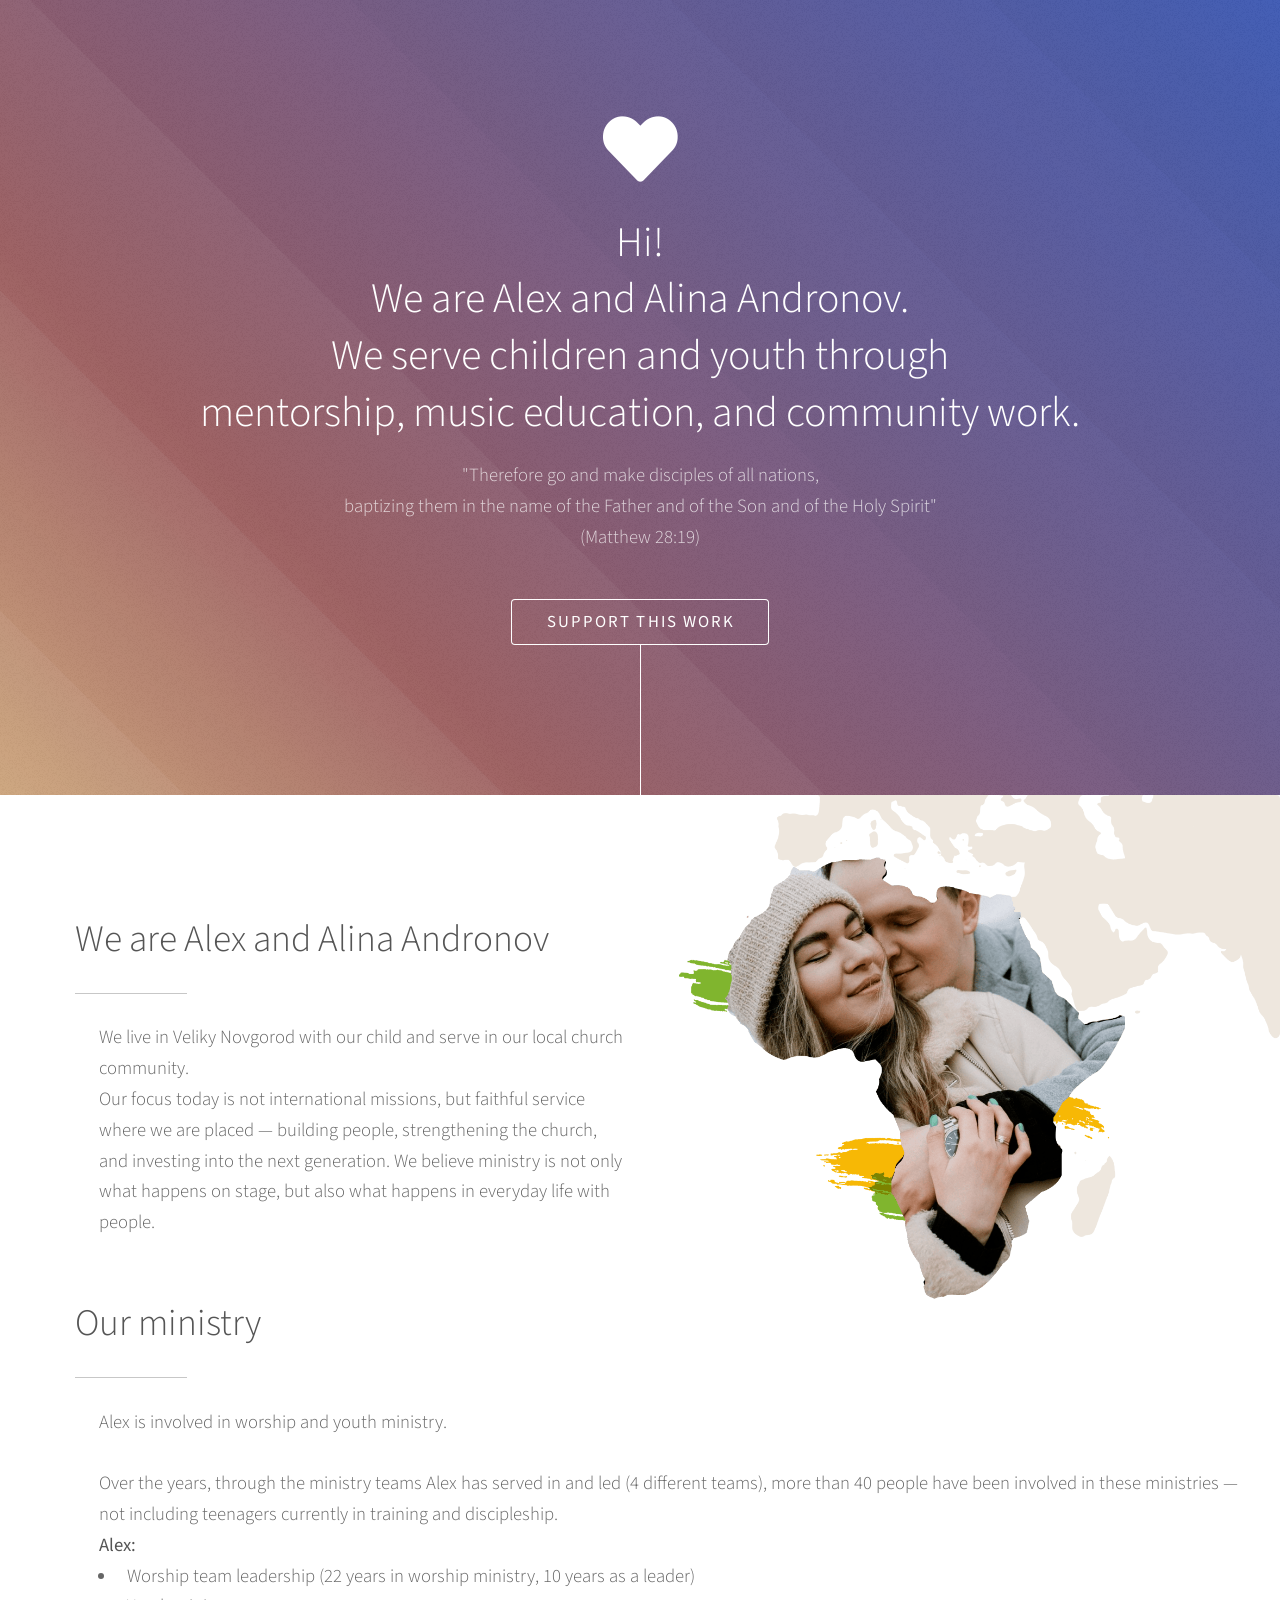
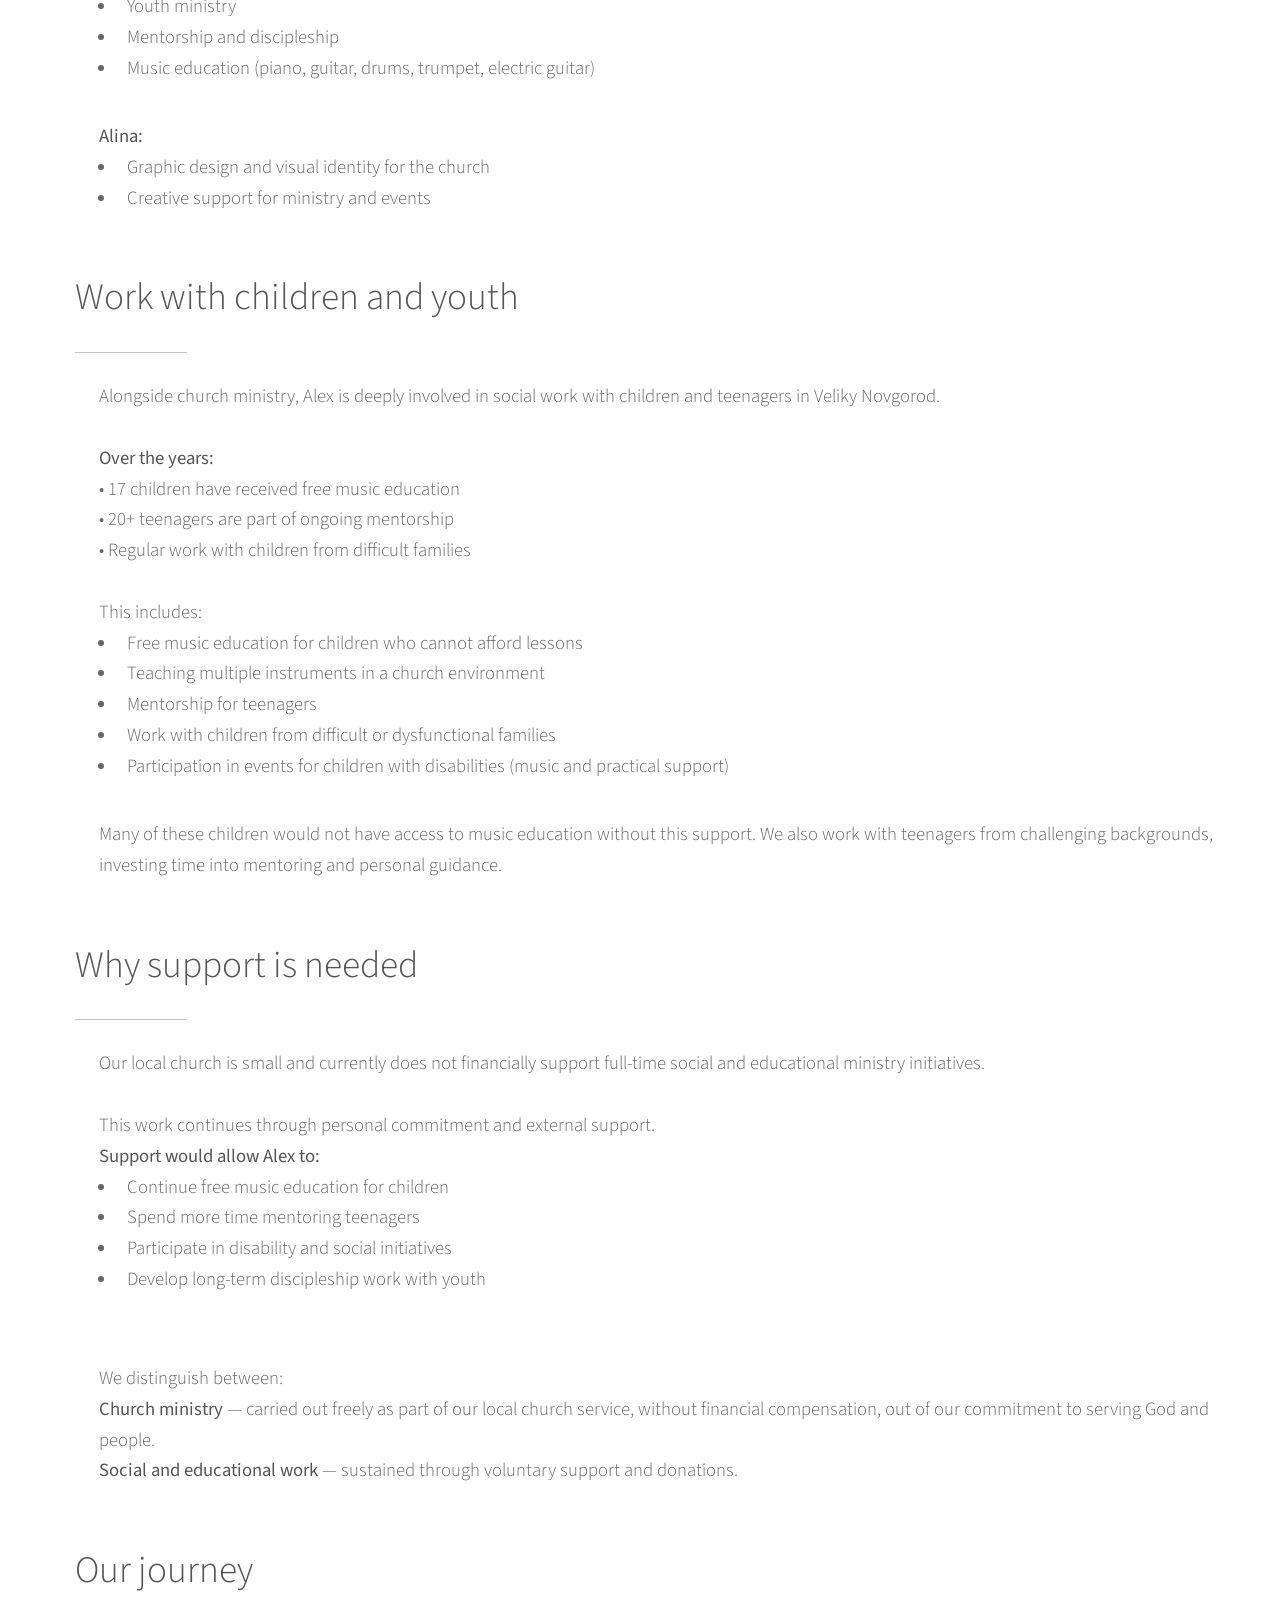
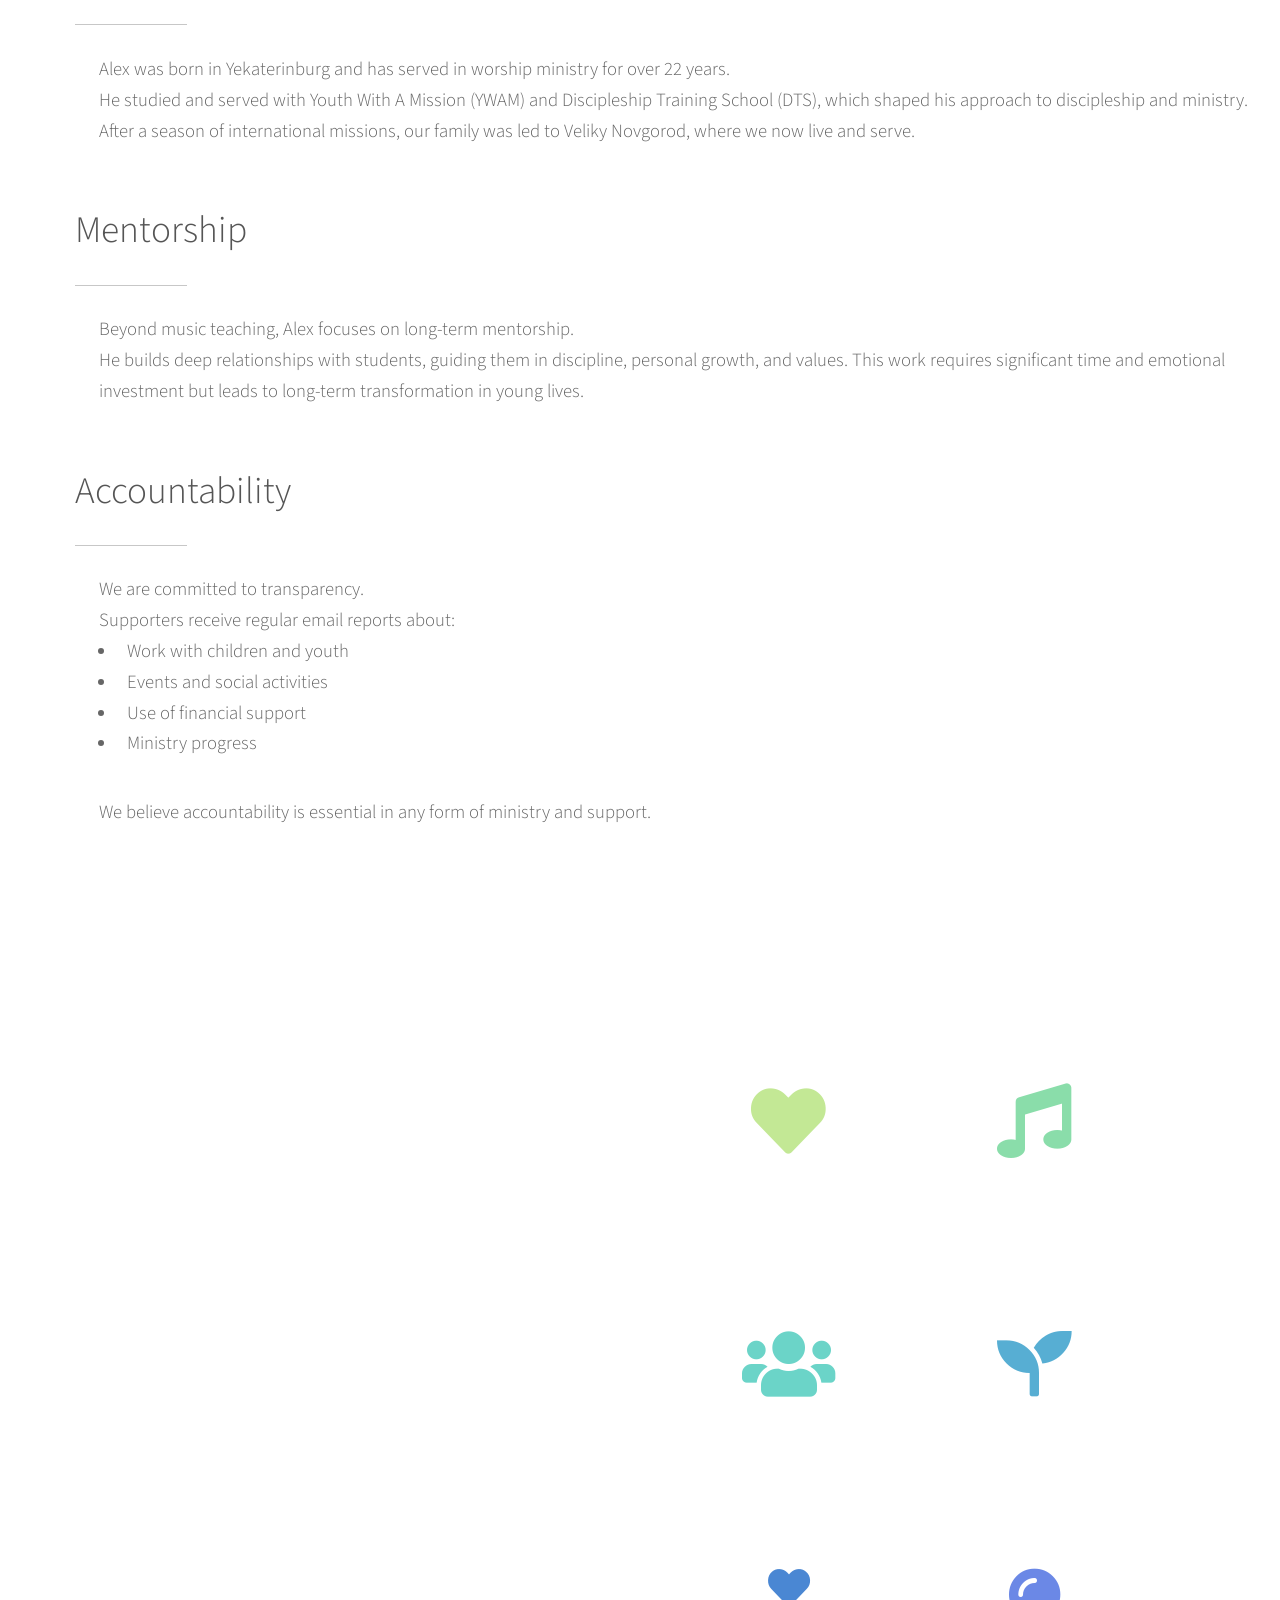
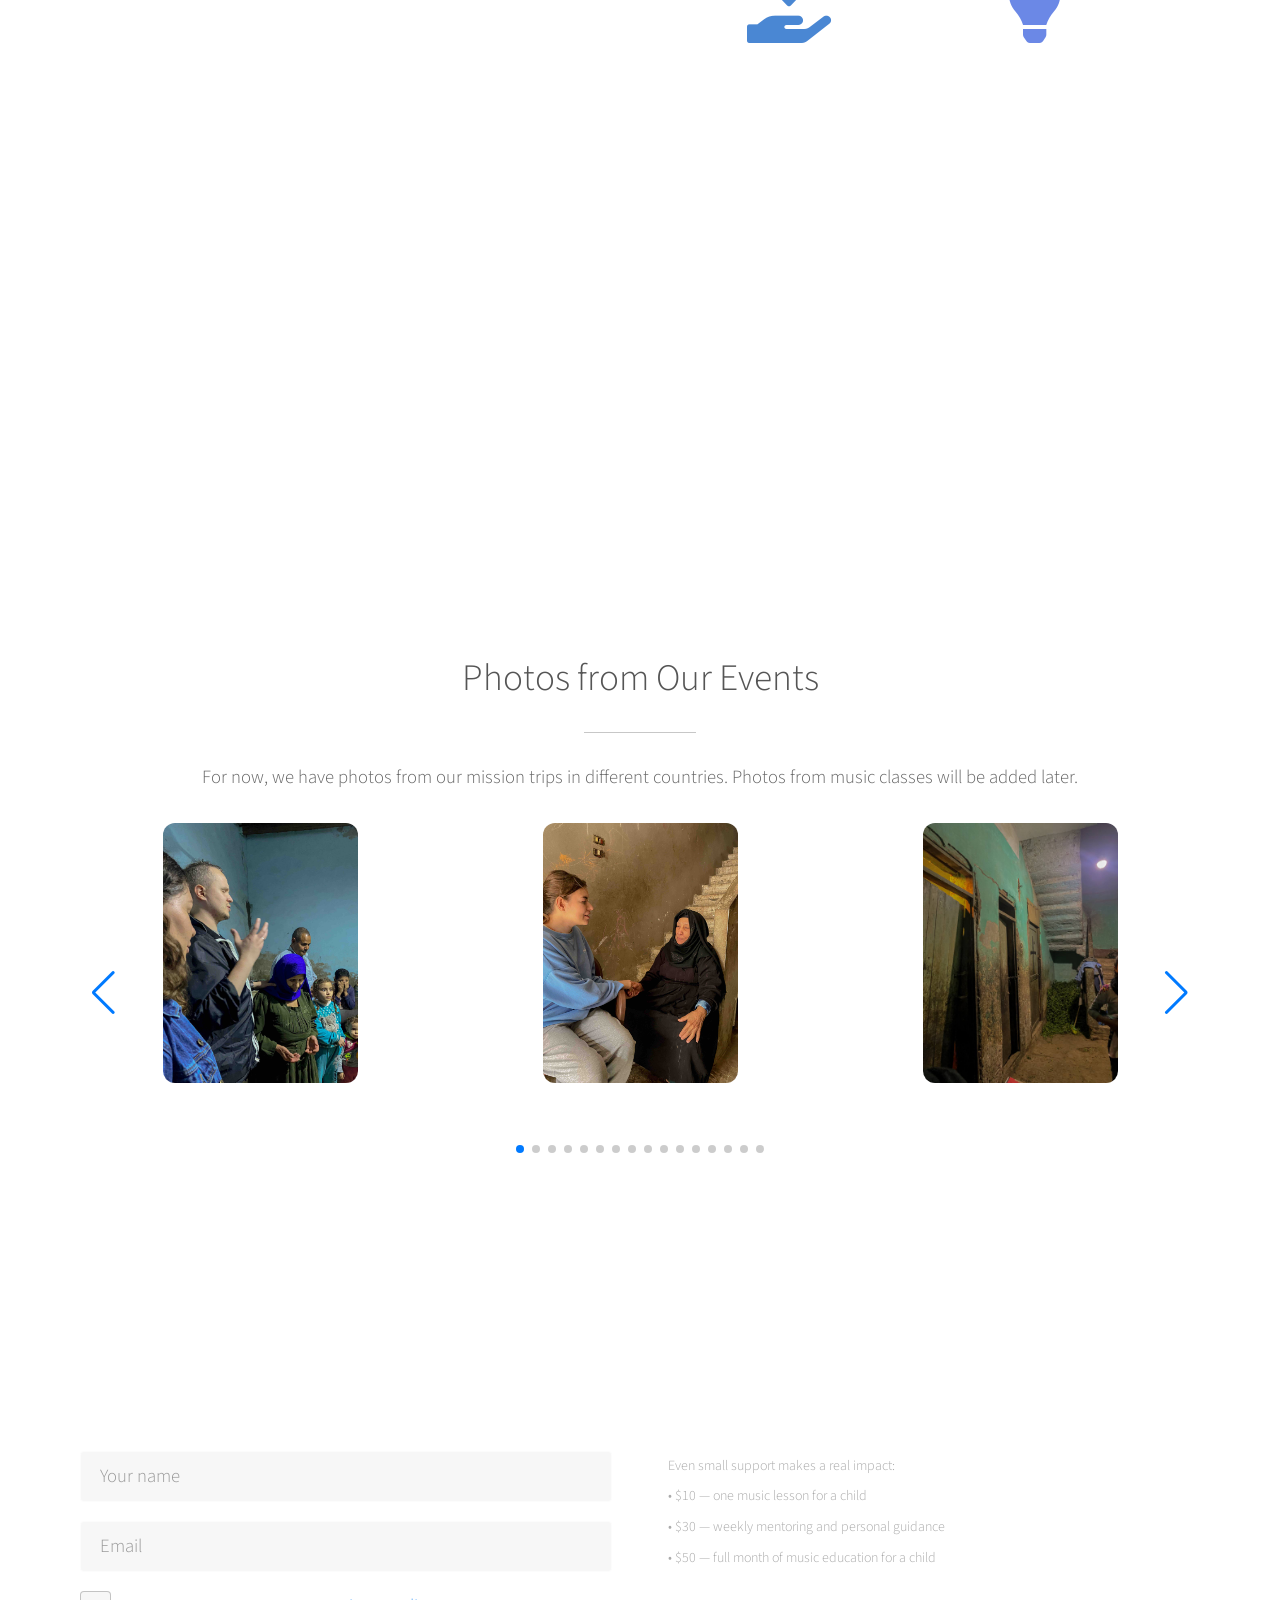
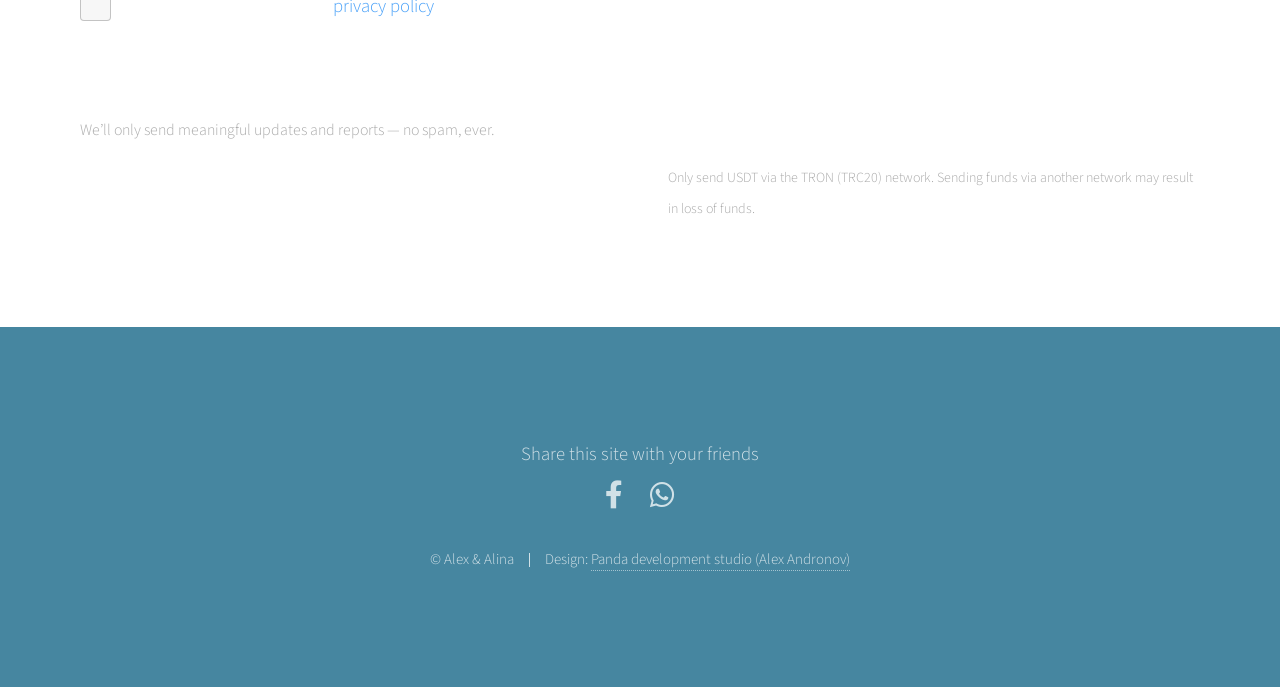
==== commit 9326a84a: "dowonload_25_04-2026-1" ====
--- a/en.html
+++ b/en.html
@@ -44,23 +44,23 @@
 
 
 
-		<!-- Yandex.Metrika counter -->
-		<script type="text/javascript" >
-		   (function(m,e,t,r,i,k,a){m[i]=m[i]||function(){(m[i].a=m[i].a||[]).push(arguments)};
-		   m[i].l=1*new Date();
-		   for (var j = 0; j < document.scripts.length; j++) {if (document.scripts[j].src === r) { return; }}
-		   k=e.createElement(t),a=e.getElementsByTagName(t)[0],k.async=1,k.src=r,a.parentNode.insertBefore(k,a)})
-		   (window, document, "script", "https://mc.yandex.ru/metrika/tag.js", "ym");
-
-		   ym(91811113, "init", {
-		        clickmap:true,
-		        trackLinks:true,
-		        accurateTrackBounce:true,
-		        webvisor:true
-		   });
-		</script>
-		<noscript><div><img src="https://mc.yandex.ru/watch/91811113" style="position:absolute; left:-9999px;" alt="" /></div></noscript>
-		<!-- /Yandex.Metrika counter -->
+		
+<!-- Yandex.Metrika counter -->
+<script type="text/javascript">
+    (function(m,e,t,r,i,k,a){
+        m[i]=m[i]||function(){(m[i].a=m[i].a||[]).push(arguments)};
+        m[i].l=1*new Date();
+        for (var j = 0; j < document.scripts.length; j++) {if (document.scripts[j].src === r) { return; }}
+        k=e.createElement(t),a=e.getElementsByTagName(t)[0],k.async=1,k.src=r,a.parentNode.insertBefore(k,a)
+    })(window, document,'script','https://mc.yandex.ru/metrika/tag.js?id=108722369', 'ym');
+
+    ym(108722369, 'init', {ssr:true, webvisor:true, clickmap:true, ecommerce:"dataLayer", referrer: document.referrer, url: location.href, accurateTrackBounce:true, trackLinks:true});
+</script>
+<noscript><div><img src="https://mc.yandex.ru/watch/108722369" style="position:absolute; left:-9999px;" alt="" /></div></noscript>
+<!-- /Yandex.Metrika counter -->
+
+
+
 
 
 
@@ -346,7 +346,7 @@
         </p>
 
         <ul class="actions special">
-          <li><a href="index.html#four" class="button wide">Support</a></li>
+          <li><a href="#four" class="button wide">Support</a></li>
         </ul>
 
       </div>
@@ -374,8 +374,11 @@
 <section id="three" class="main style1 special">
   <div class="container container_slider">
     <header class="major">
-      <h2>Photos and videos from our events</h2>
-    </header>
+      <h2>Photos from Our Events</h2>
+      </header>
+      <small>For now, we have photos from our mission trips in different countries. Photos from music classes will be added later.</small>
+      <br>
+      <br>
 
     <div class="swiper myGallerySwiper">
       <div class="swiper-wrapper">
@@ -795,8 +798,8 @@
 			<section id="footer">
 				<div style="margin-bottom: 10px;">Share this site with your friends</div>
 				<ul class="icons">
-					<li><a href="https://www.facebook.com/sharer/sharer.php?u=ywam-rostov.github.io/alexandr_and_alina" class="icon brands alt fa-facebook-f" target="blank_"><span class="label">Facebook</span></a></li>
-					<li><a href="https://wa.me/?text=ywam-rostov.github.io/alexandr_and_alina" class="icon brands alt fa-whatsapp" target="blank_"><span class="label">whatsapp</span></a></li>
+					<li><a href="https://www.facebook.com/sharer/sharer.php?u=https://alexandrandronov.github.io/alexandr_and_alina_missionaries" class="icon brands alt fa-facebook-f" target="blank_"><span class="label">Facebook</span></a></li>
+					<li><a href="https://wa.me/?text=https://alexandrandronov.github.io/alexandr_and_alina_missionaries" class="icon brands alt fa-whatsapp" target="blank_"><span class="label">whatsapp</span></a></li>
 				</ul>
 				<ul class="copyright">
 					<li>&copy; Alex & Alina</li><li>Design: <a href="https://pandadevco.com" target="blank_">Panda development studio (Alex Andronov)</a></li>
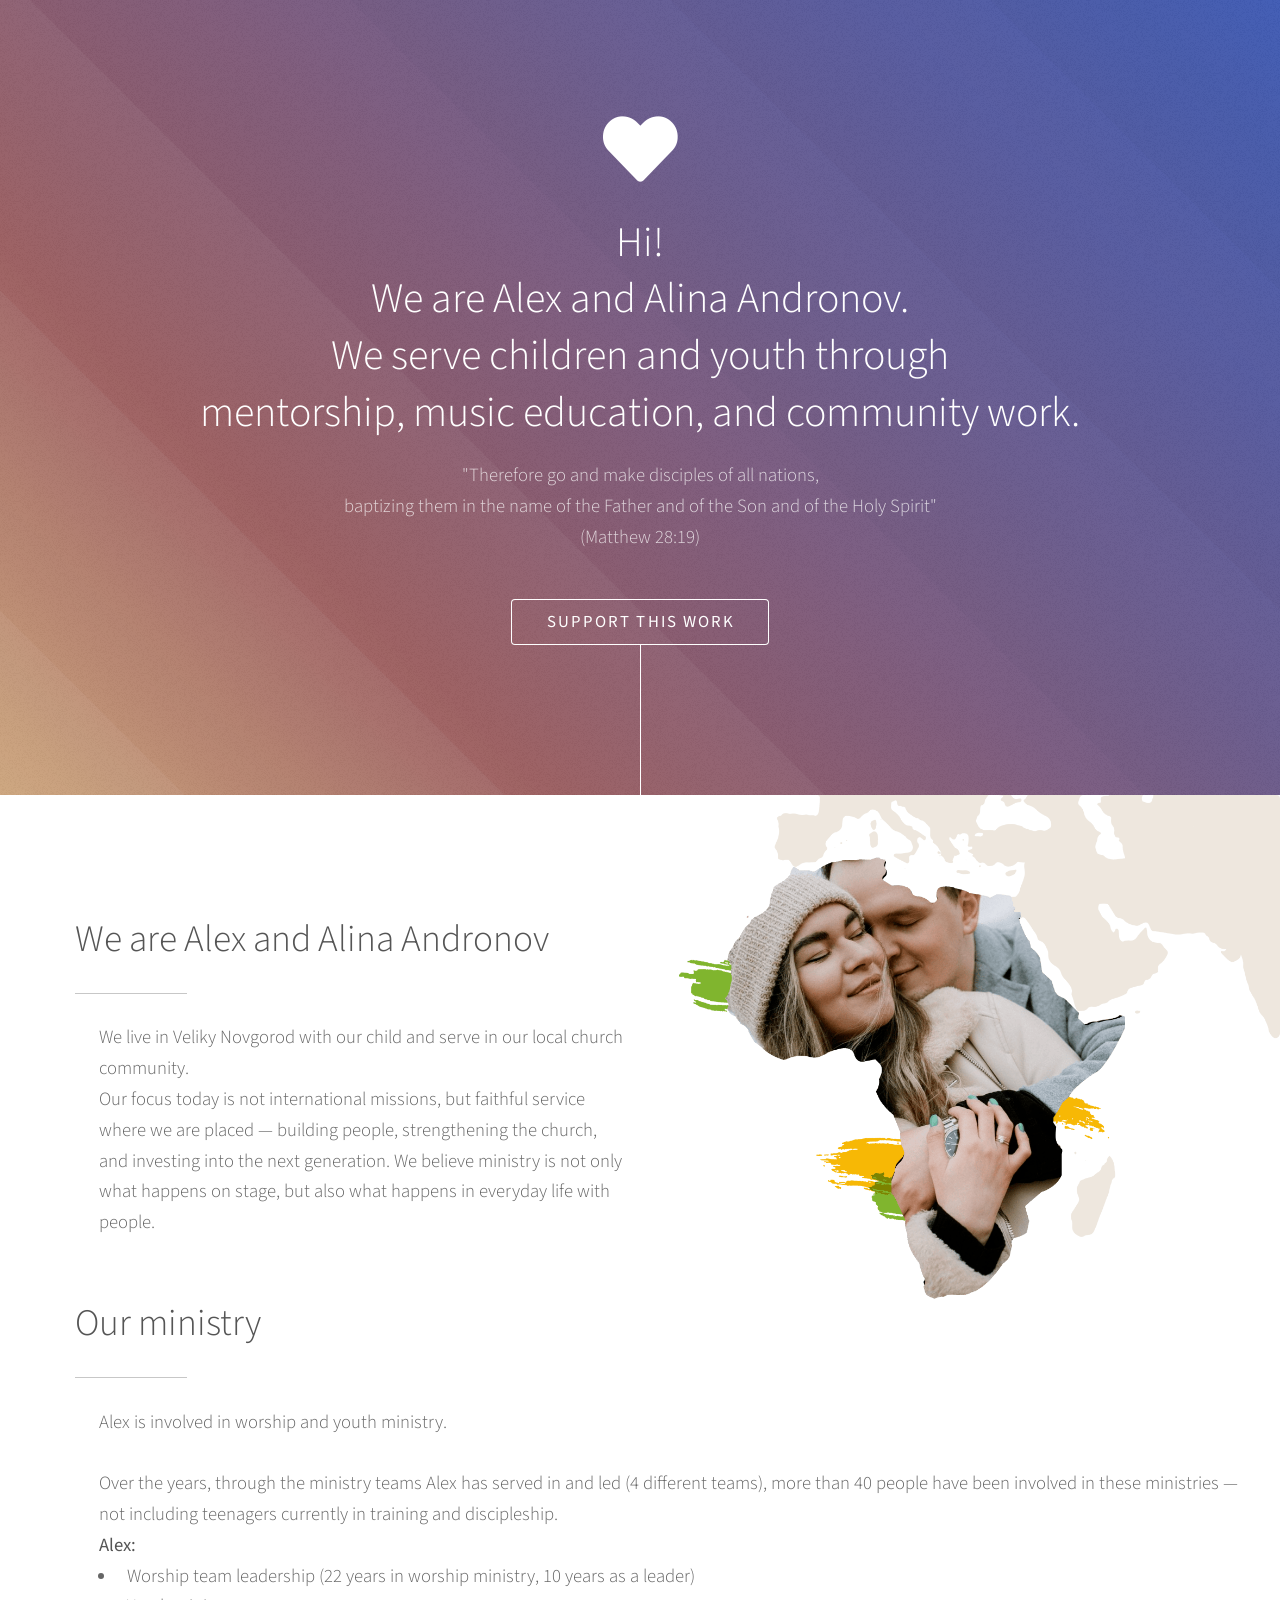
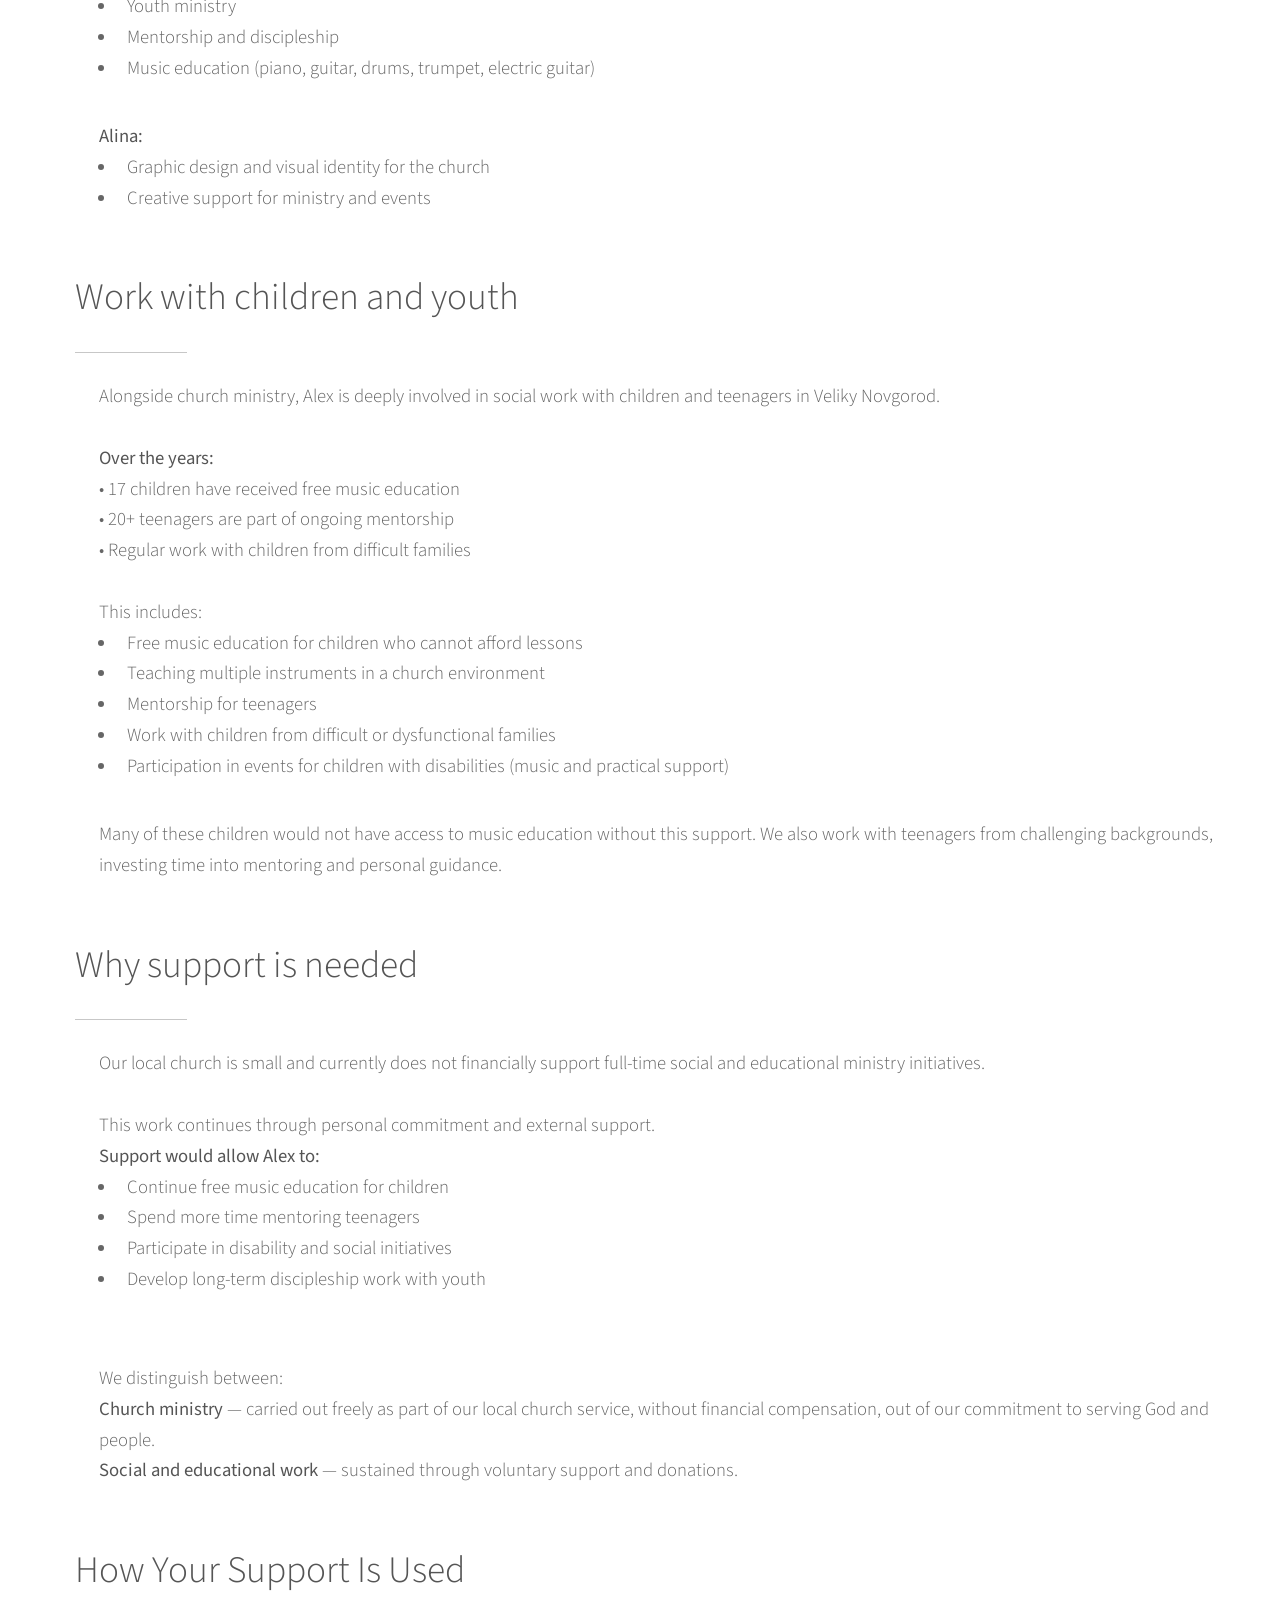
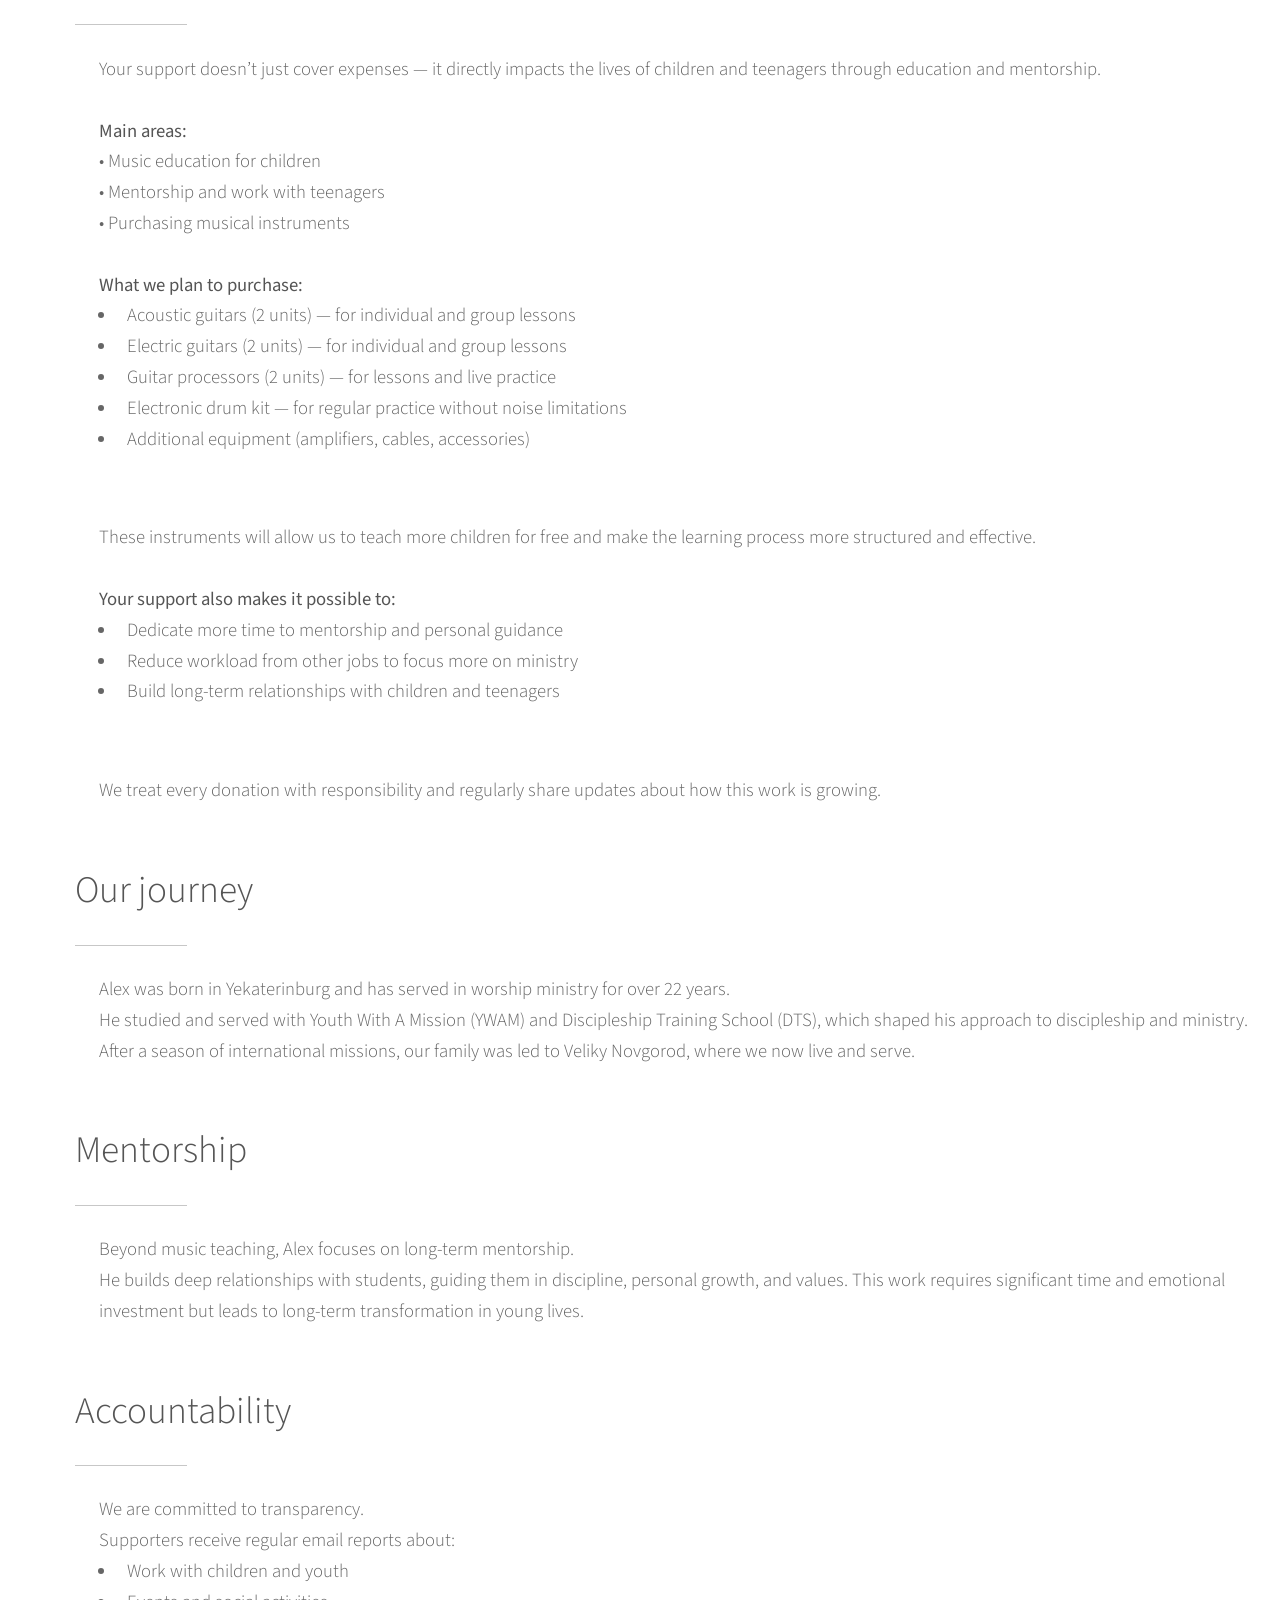
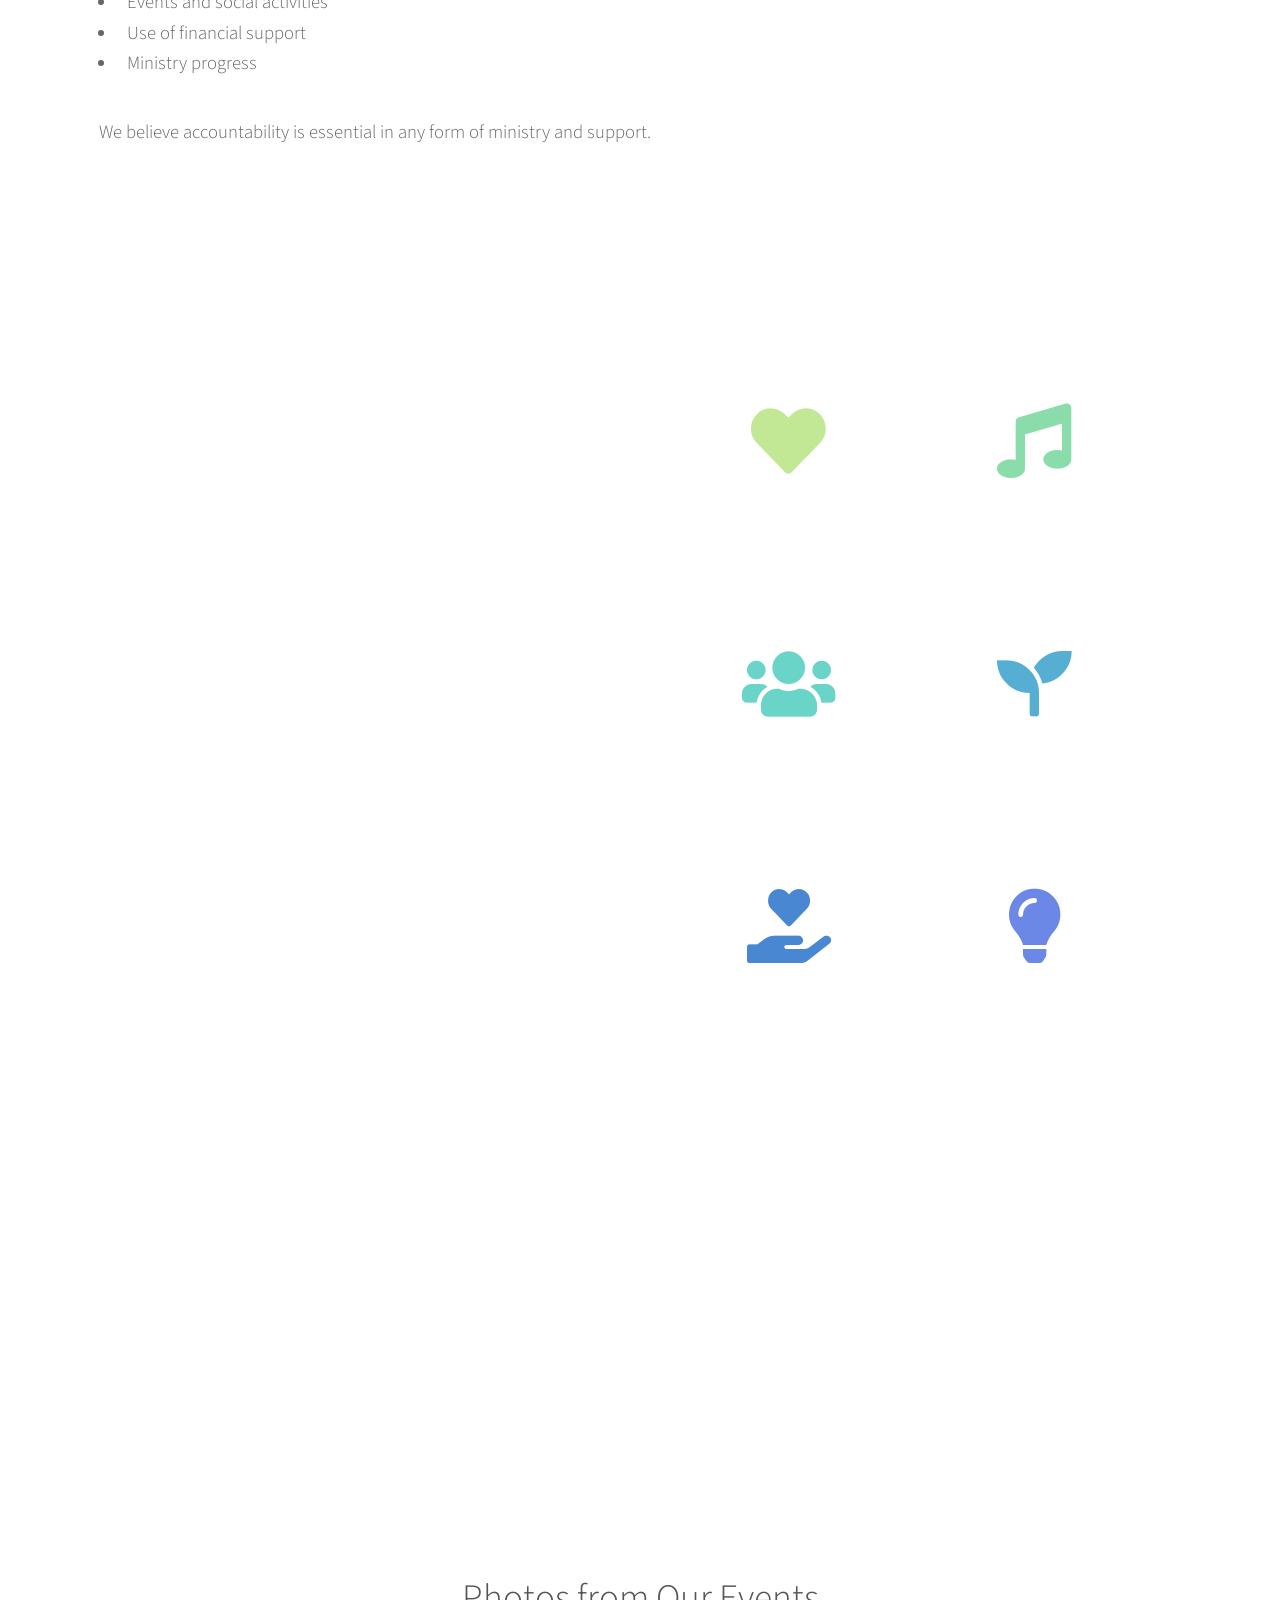
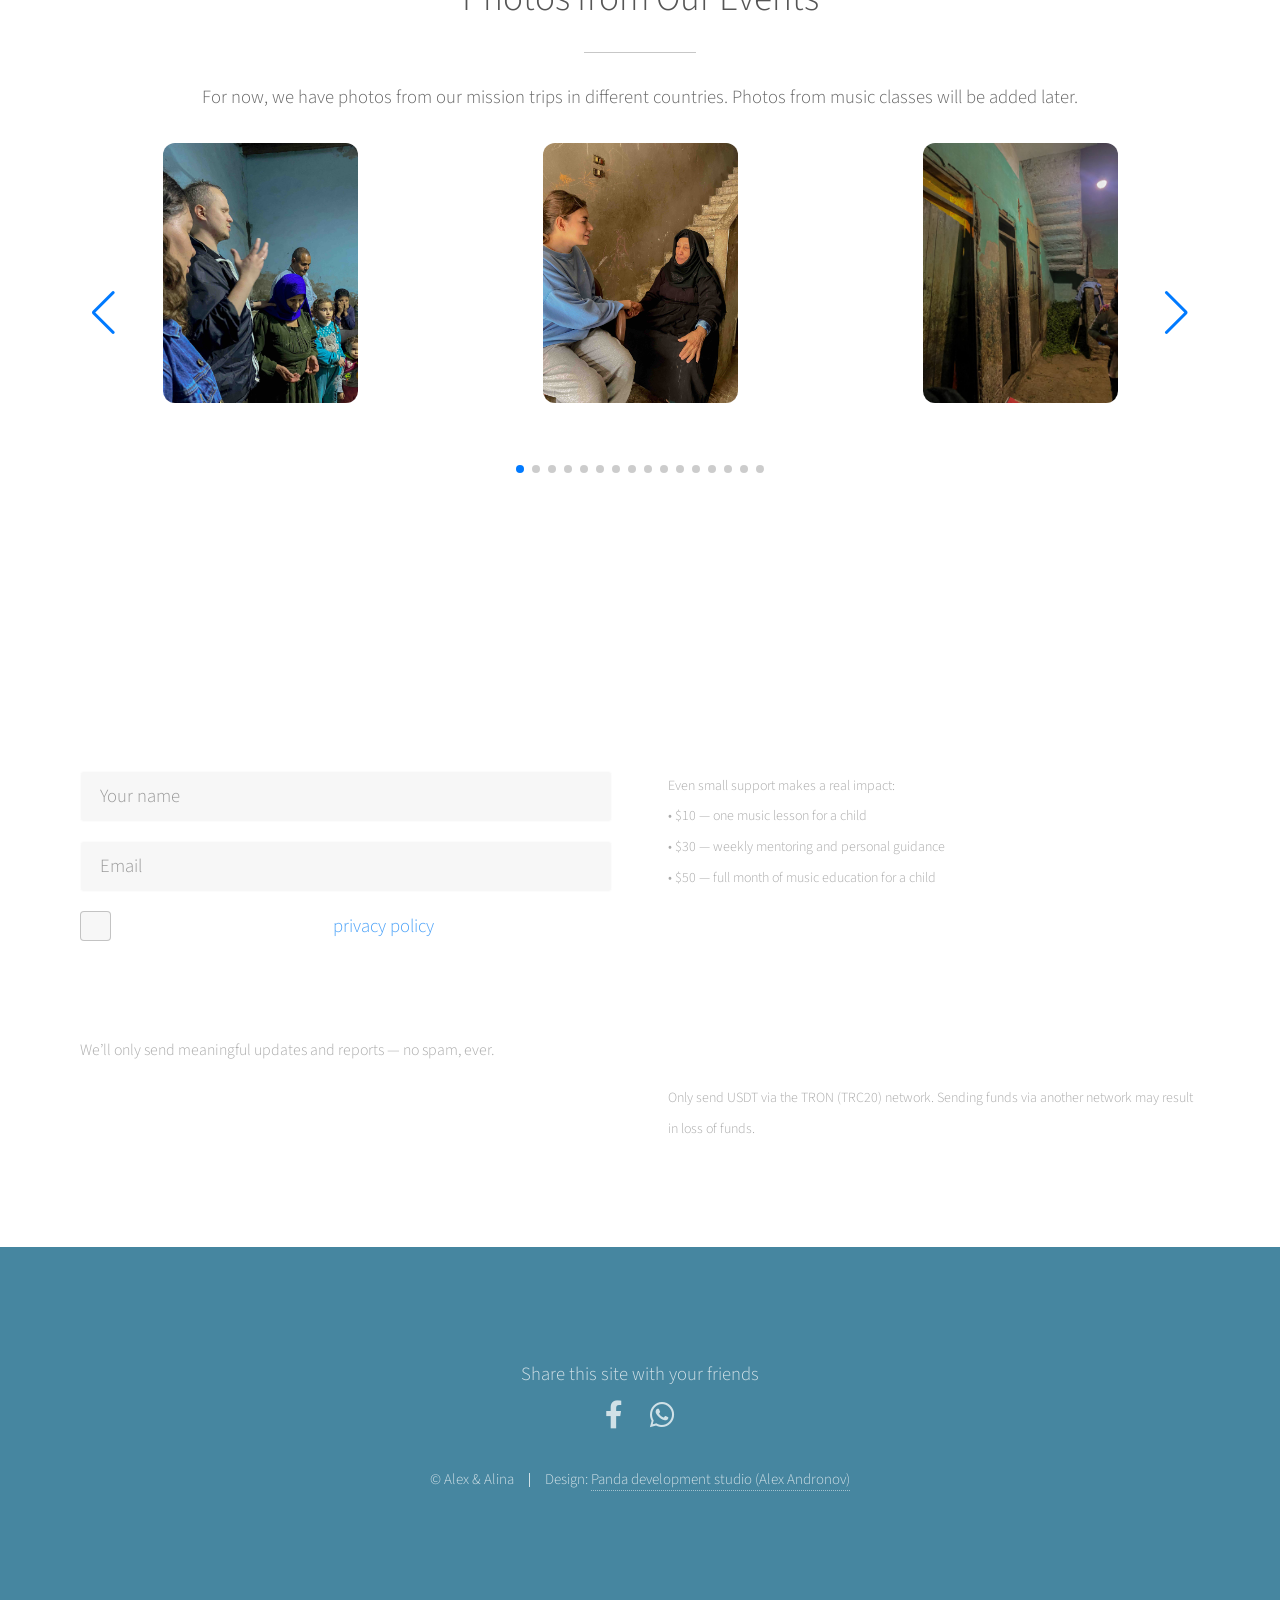
==== commit 127d851b: "download_28_04_2026_1" ====
--- a/en.html
+++ b/en.html
@@ -93,7 +93,7 @@
   <div style="width: 100%;" class="container main_div_1">
     <div class="row gtr-150">
 
-      <!-- 🔹 БЛОК 1: КТО МЫ СЕЙЧАС -->
+      <!-- БЛОК 1: КТО МЫ СЕЙЧАС -->
       <div class="learning_dts col-6 col-12-medium">
         <header class="major">
           <h2>We are Alex and Alina Andronov</h2>
@@ -118,7 +118,7 @@
       </div>
     </div>
 
-    <!-- 🔹 БЛОК 2: СЛУЖЕНИЕ -->
+    <!-- БЛОК 2: СЛУЖЕНИЕ -->
    <div style="margin-top: 0; margin-bottom: 60px;" class="learning_dts_2 col-6 col-12-medium section_show_more">
 
   <header class="major">
@@ -153,7 +153,7 @@
 
 </div>
 
-    <!-- 🔹 БЛОК 3: ДЕТИ И СОЦИАЛЬНАЯ РАБОТА -->
+    <!-- БЛОК 3: ДЕТИ И СОЦИАЛЬНАЯ РАБОТА -->
   <div style="margin-top: 0; margin-bottom: 60px;" class="learning_dts_2 col-6 col-12-medium section_show_more">
 
   <header class="major">
@@ -192,7 +192,7 @@
 
 </div>
 
-    <!-- 🔹 БЛОК 4: ПОЧЕМУ НУЖНА ПОДДЕРЖКА -->
+    <!-- БЛОК 4: ПОЧЕМУ НУЖНА ПОДДЕРЖКА -->
     <div style="margin-top: 0; margin-bottom: 60px;" class="learning_dts_2 col-6 col-12-medium section_show_more">
 
       <header class="major">
@@ -228,7 +228,61 @@
 
     </div>
 
-    <!-- 🔹 БЛОК 5: ПУТЬ -->
+    <!-- BLOCK: HOW SUPPORT IS USED -->
+<div style="margin-top: 0; margin-bottom: 60px;" class="learning_dts_2 col-6 col-12-medium section_show_more">
+
+  <header class="major">
+    <h2>How Your Support Is Used</h2>
+  </header>
+
+  <div style="padding: 0 24px;">
+
+    Your support doesn’t just cover expenses — it directly impacts the lives of children and teenagers through education and mentorship.
+
+    <br><br>
+
+    <strong>Main areas:</strong><br>
+    • Music education for children<br>
+    • Mentorship and work with teenagers<br>
+    • Purchasing musical instruments
+
+    <div class="hide_content">
+
+      <br>
+
+      <strong>What we plan to purchase:</strong>
+      <ul>
+        <li>Acoustic guitars (2 units) — for individual and group lessons</li>
+        <li>Electric guitars (2 units) — for individual and group lessons</li>
+        <li>Guitar processors (2 units) — for lessons and live practice</li>
+        <li>Electronic drum kit — for regular practice without noise limitations</li>
+        <li>Additional equipment (amplifiers, cables, accessories)</li>
+      </ul>
+
+      <br>
+
+      These instruments will allow us to teach more children for free and make the learning process more structured and effective.
+
+      <br><br>
+
+      <strong>Your support also makes it possible to:</strong>
+      <ul>
+        <li>Dedicate more time to mentorship and personal guidance</li>
+        <li>Reduce workload from other jobs to focus more on ministry</li>
+        <li>Build long-term relationships with children and teenagers</li>
+      </ul>
+
+      <br>
+
+      We treat every donation with responsibility and regularly share updates about how this work is growing.
+
+    </div>
+
+  </div>
+
+</div>
+
+    <!-- БЛОК 5: ПУТЬ -->
     <div style="margin-top: 0; margin-bottom: 60px;" class="learning_dts_2 col-6 col-12-medium section_show_more">
 
       <header class="major">
@@ -247,7 +301,7 @@
 
     </div>
 
-    <!-- 🔹 БЛОК 6: НАСТАВНИЧЕСТВО -->
+    <!-- БЛОК 6: НАСТАВНИЧЕСТВО -->
     <div style="margin-top: 0; margin-bottom: 60px;" class="learning_dts_2 col-6 col-12-medium section_show_more">
 
       <header class="major">
@@ -266,7 +320,7 @@
 
     </div>
 
-    <!-- 🔹 БЛОК 7: ПОДОТЧЕТНОСТЬ -->
+    <!-- БЛОК 7: ПОДОТЧЕТНОСТЬ -->
     <div style="margin-top: 0; margin-bottom: 60px;" class="learning_dts_2 col-6 col-12-medium section_show_more">
 
       <header class="major">
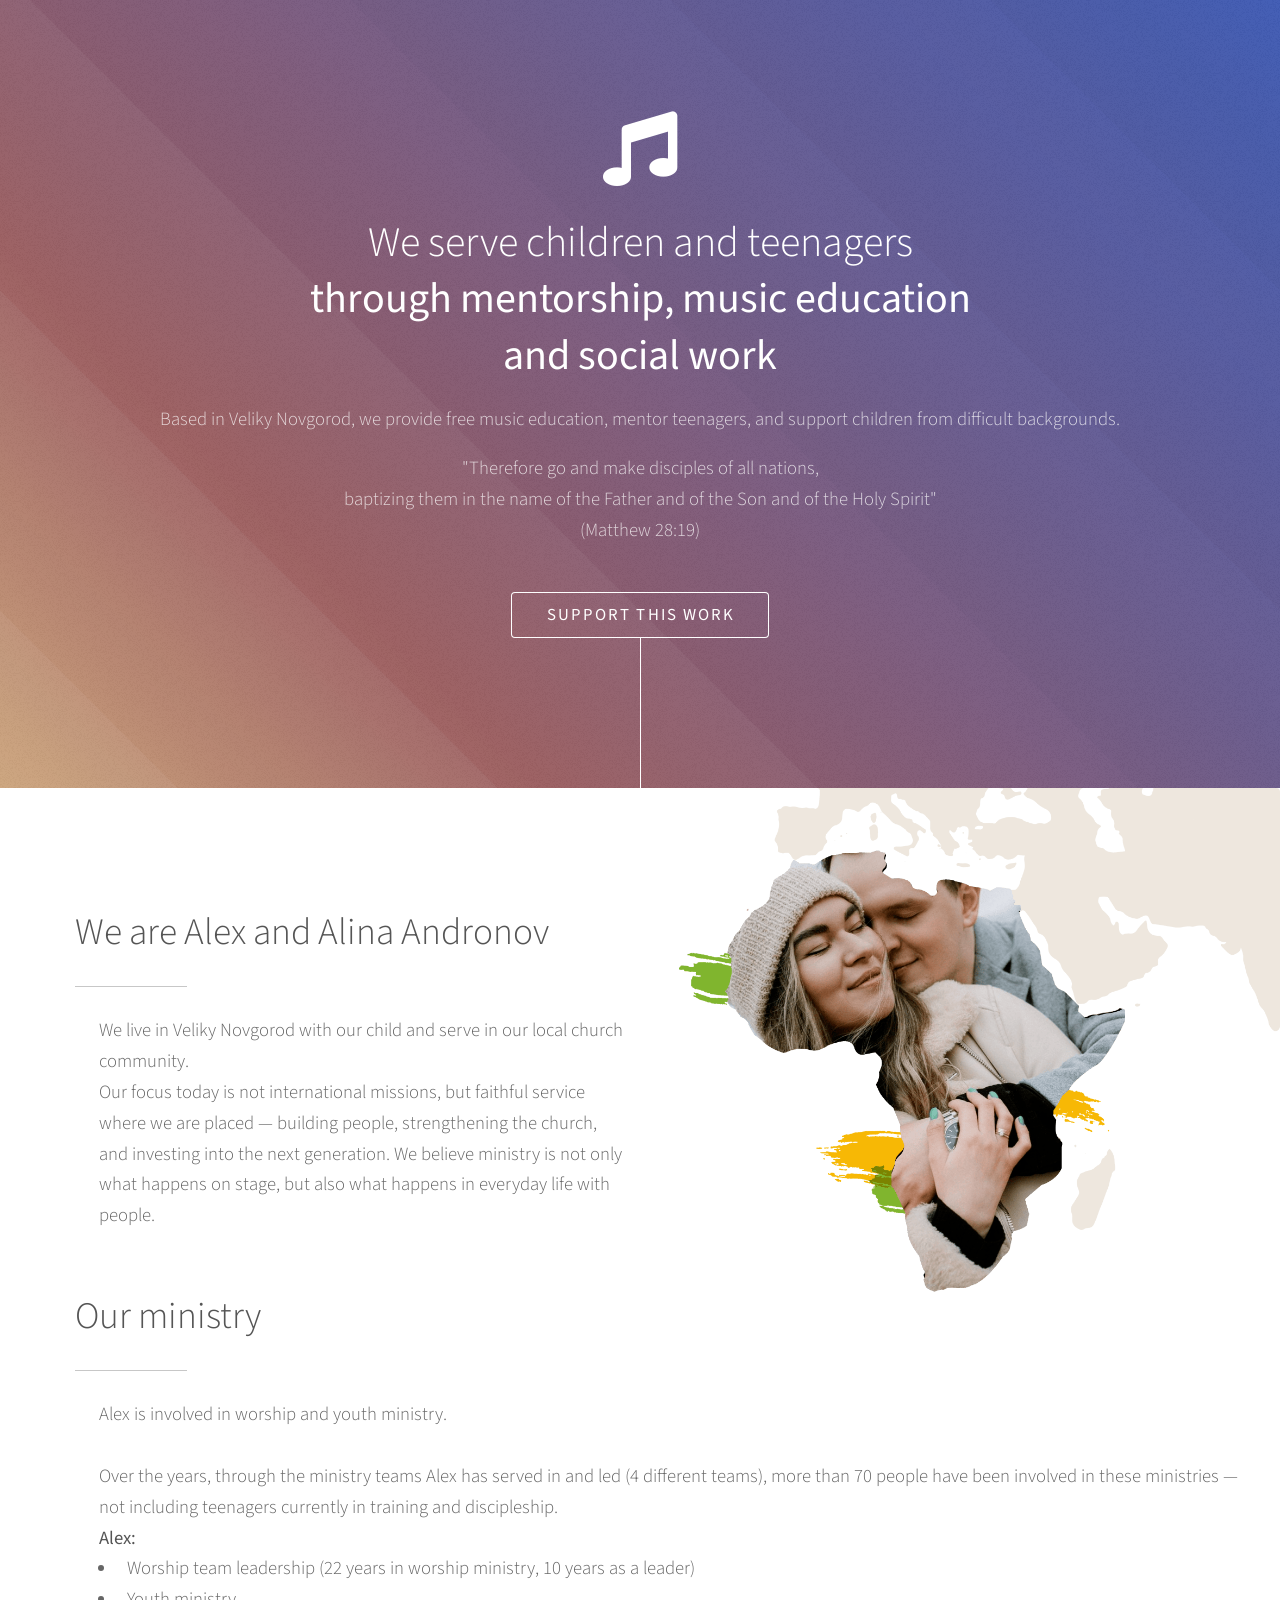
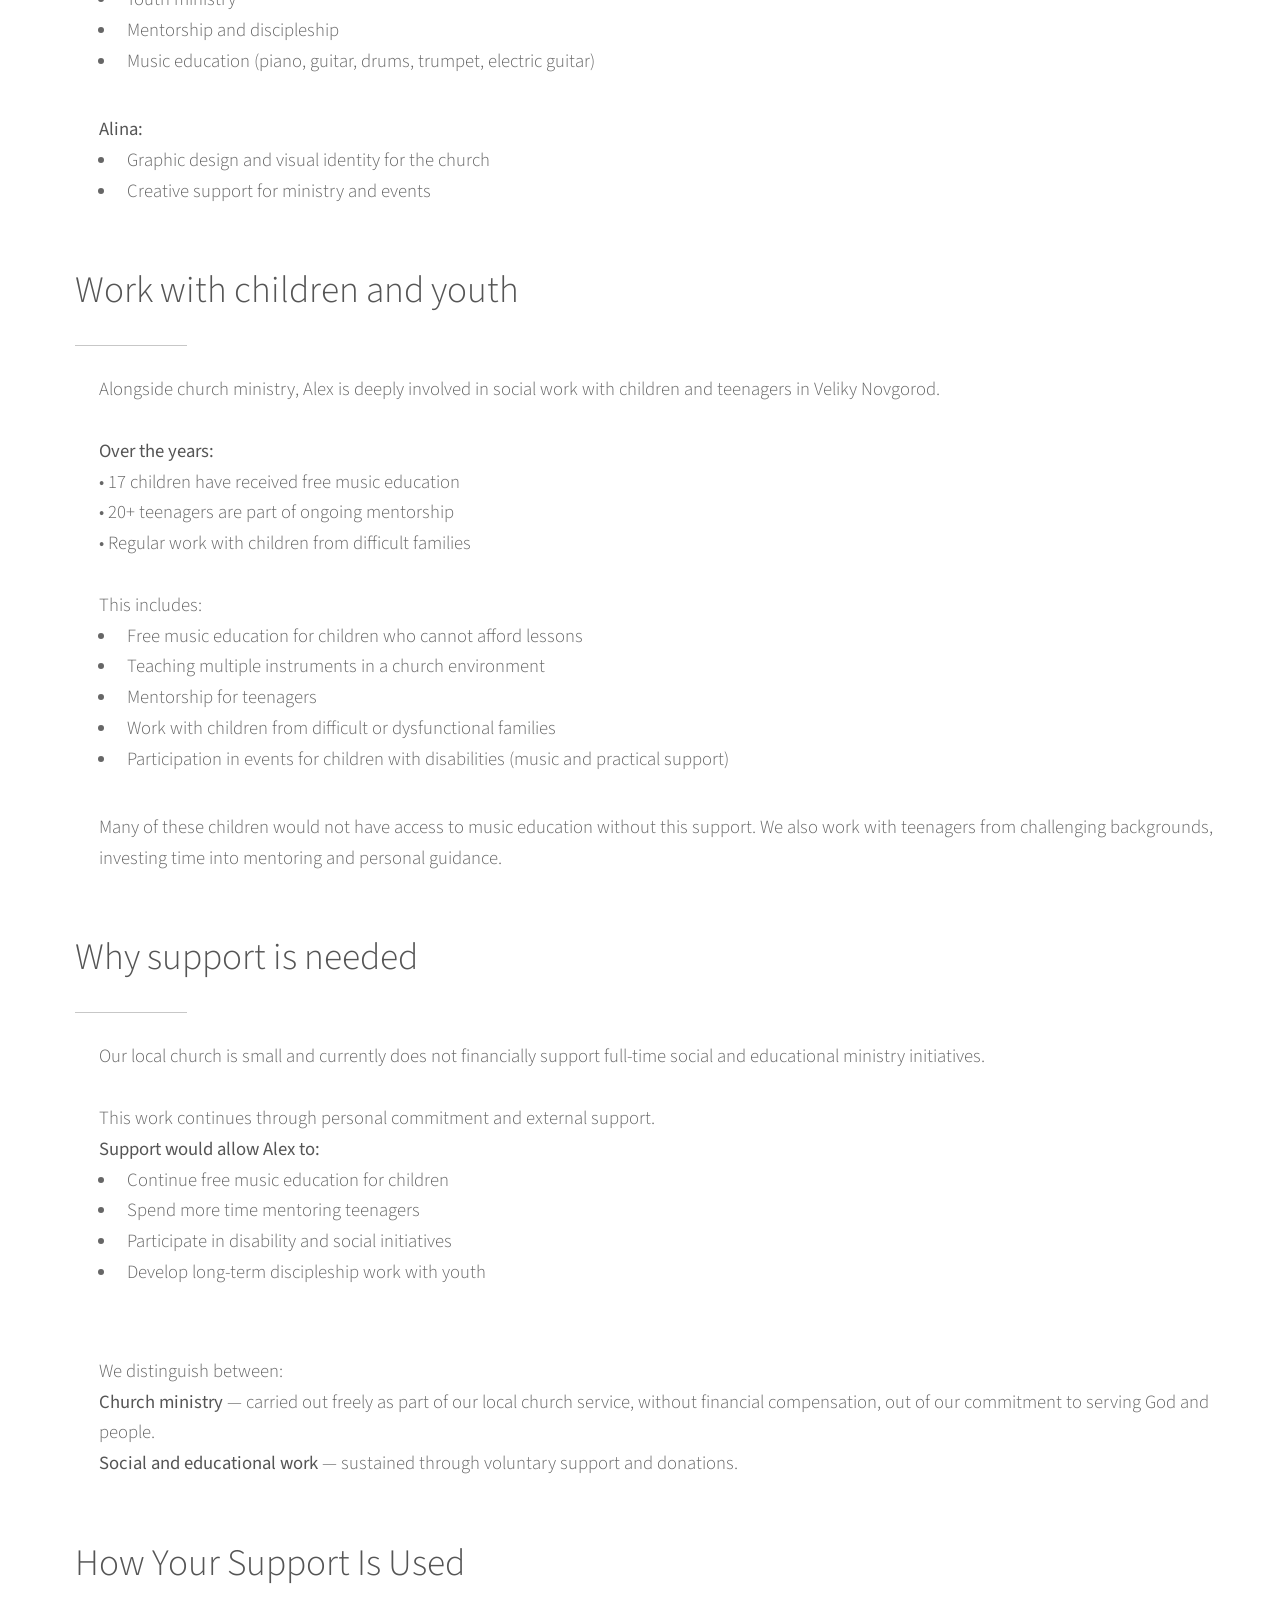
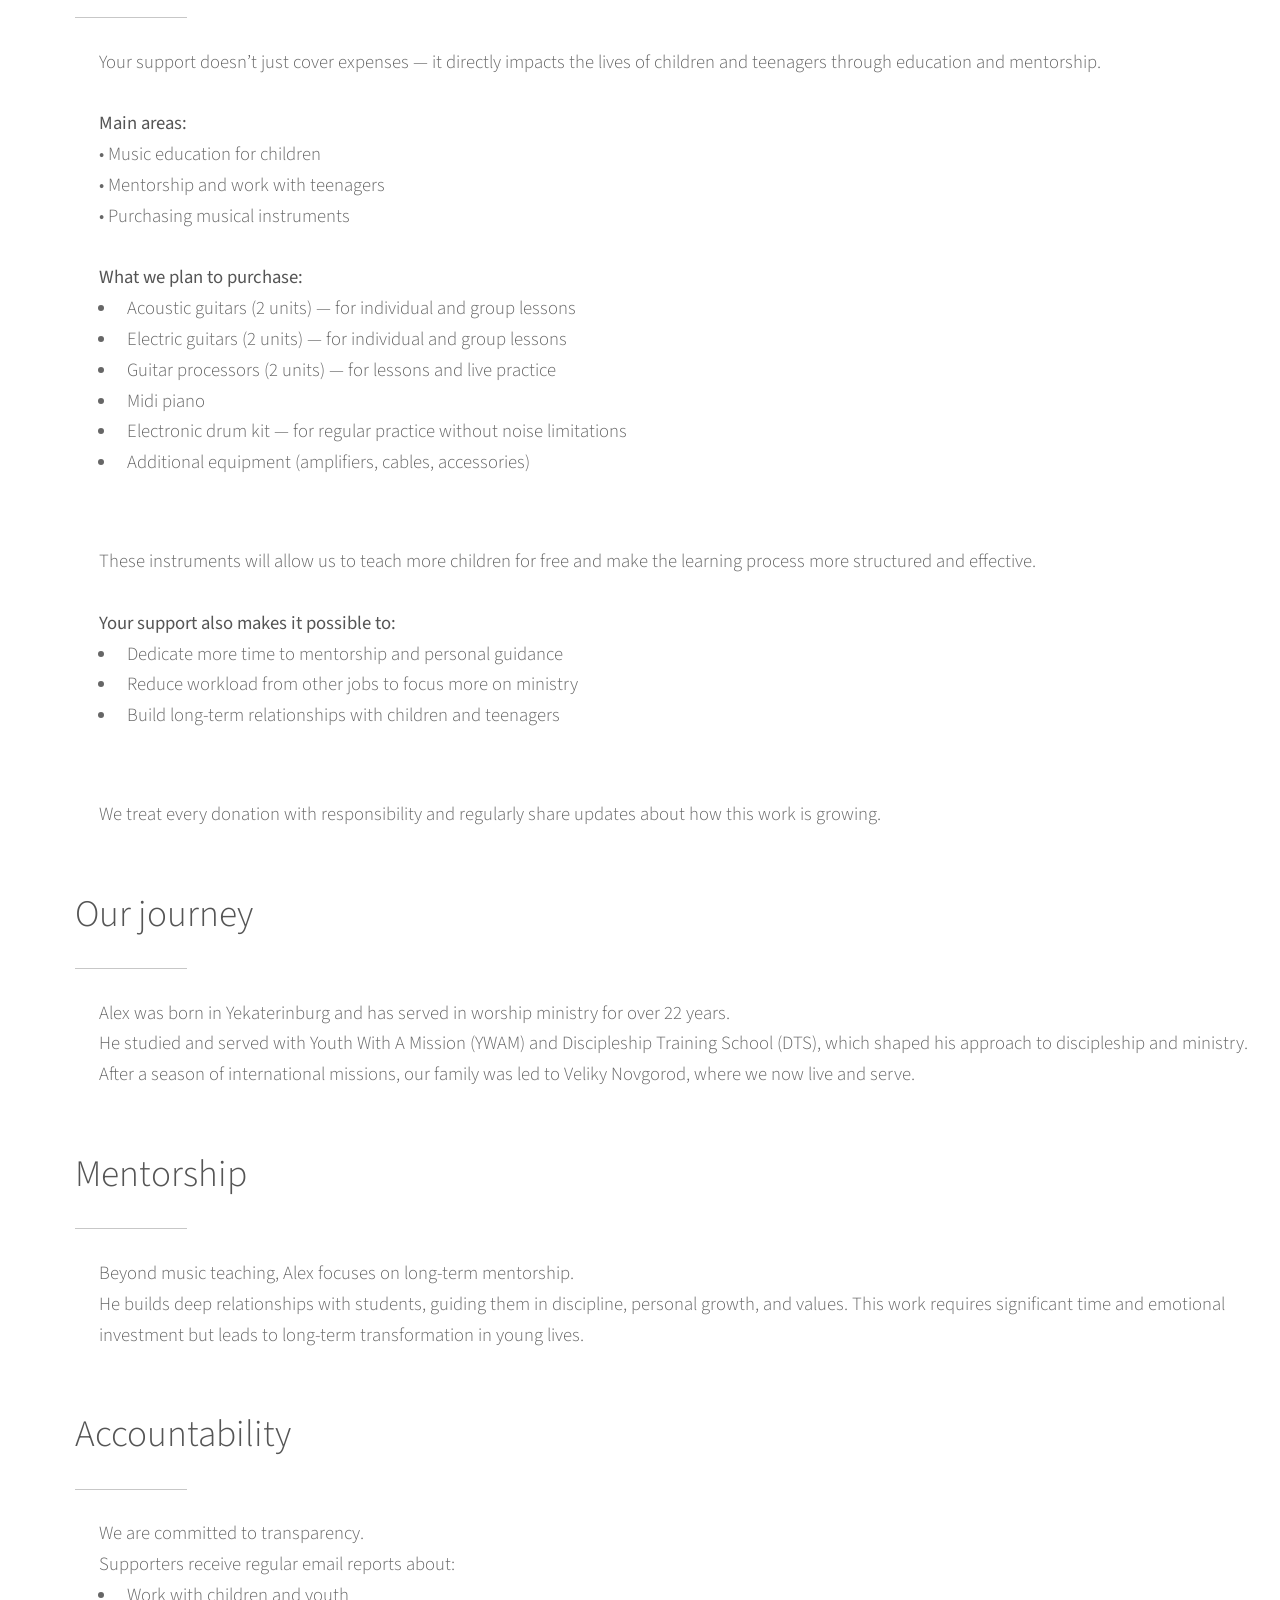
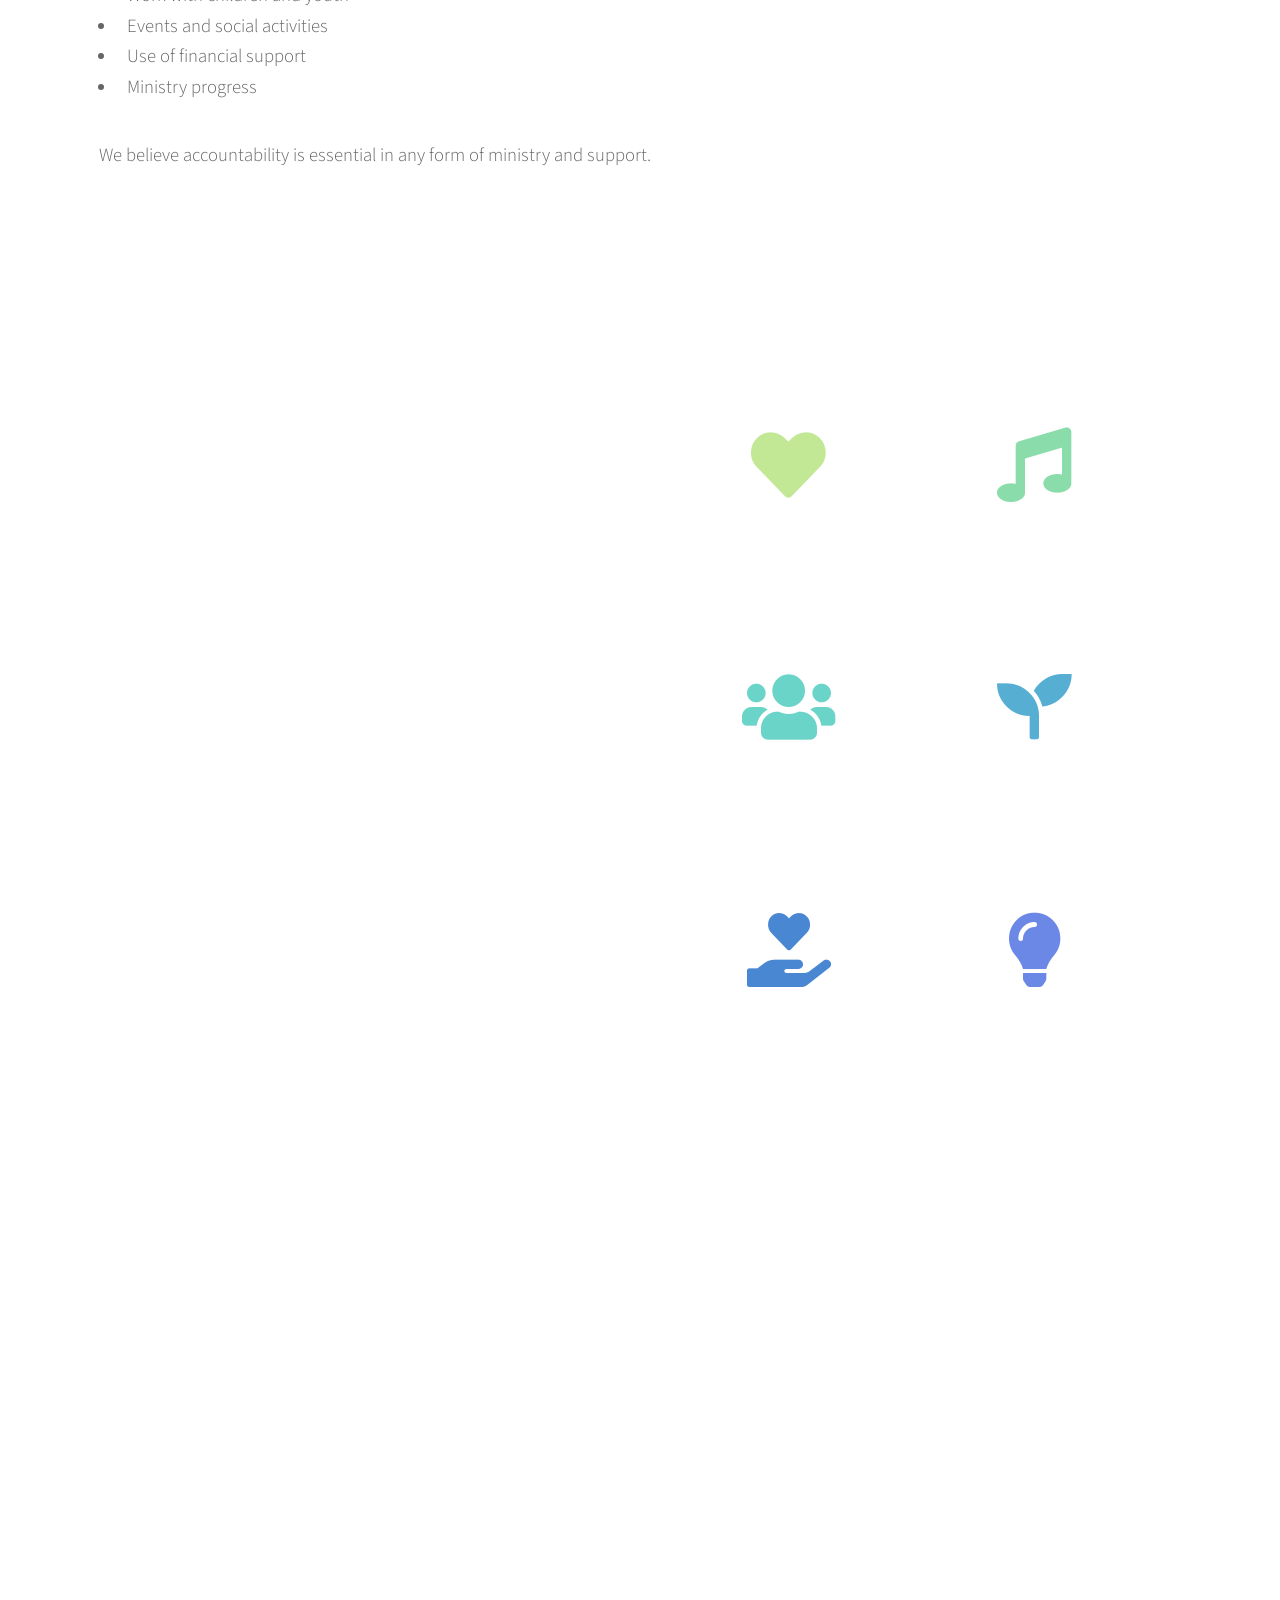
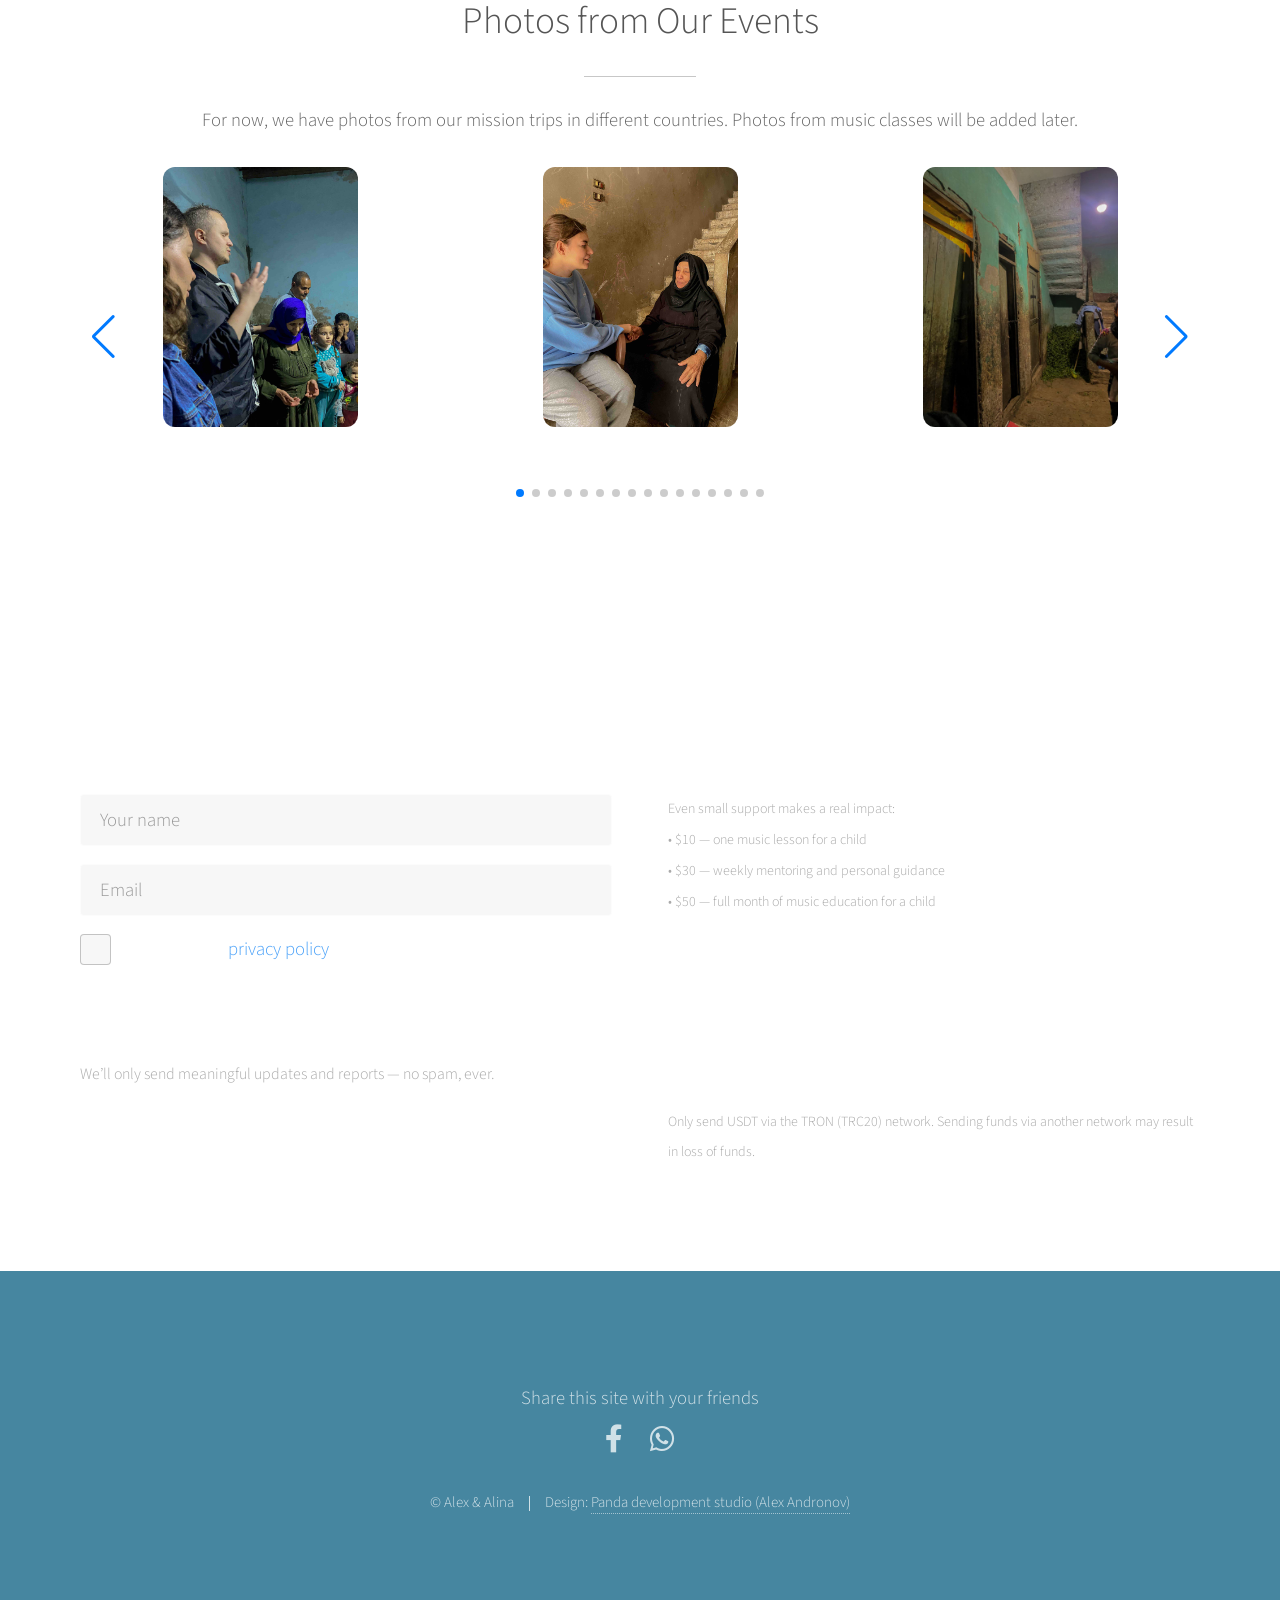
==== commit 458e210d: "donwload_1_05_2026_1" ====
--- a/en.html
+++ b/en.html
@@ -76,17 +76,30 @@
 
 	<body class="is-preload">
 
-		<!-- Header -->
-			<section id="header">
-				<div class="inner">
-					<span class="icon solid major far fa-heart"></span>
-					<h1>Hi! <br>We are Alex and Alina Andronov. <br style="display: block;"><stong>We serve children and youth through <br> mentorship, music education, and community work.</stong></h1>
-					<p>"Therefore go and make disciples of all nations,<br> baptizing them in the name of the Father and of the Son and of the Holy Spirit" <br>(Matthew 28:19)</p>
-					<ul class="actions special">
-						<li><a href="#four" class="button">Support this work</a></li>
-					</ul>
-				</div>
-			</section>
+    <!-- Header -->
+      <section id="header">
+        <div class="inner">
+          <span class="icon solid major fa-music"></span>
+          <h1>
+      We serve children and teenagers <br>
+      <strong>through mentorship, music education <br> and social work</strong>
+    </h1>
+
+    <p>
+      Based in Veliky Novgorod, we provide free music education, 
+      mentor teenagers, and support children from difficult backgrounds.
+    </p>
+
+    <p>
+      "Therefore go and make disciples of all nations,<br> 
+      baptizing them in the name of the Father and of the Son and of the Holy Spirit"<br>
+      (Matthew 28:19)
+    </p>
+          <ul class="actions special">
+            <li><a href="#four" class="button">Support this work</a></li>
+          </ul>
+        </div>
+      </section>
 
 		<!-- One -->
 	<section id="one" class="main style1">
@@ -130,7 +143,7 @@
 
     <br><br>
 
-    Over the years, through the ministry teams Alex has served in and led (4 different teams), more than 40 people have been involved in these ministries — not including teenagers currently in training and discipleship.
+    Over the years, through the ministry teams Alex has served in and led (4 different teams), more than 70 people have been involved in these ministries — not including teenagers currently in training and discipleship.
 
     <div class="hide_content">
 
@@ -255,6 +268,7 @@
         <li>Acoustic guitars (2 units) — for individual and group lessons</li>
         <li>Electric guitars (2 units) — for individual and group lessons</li>
         <li>Guitar processors (2 units) — for lessons and live practice</li>
+        <li>Midi piano</li>
         <li>Electronic drum kit — for regular practice without noise limitations</li>
         <li>Additional equipment (amplifiers, cables, accessories)</li>
       </ul>
@@ -635,15 +649,15 @@
 								<input type="email" id="email" name="email" required placeholder="Email" />
 							</div>
 
-							<div class="col-12">
-								<input type="checkbox" id="consent" required>
-								<label style="color: white;" for="consent">
-									I agree to the privacy policy
-									<a href="privacy-policy.html" style="color:#4CA2F8;">
-										privacy policy
-									</a>
-								</label>
-							</div>
+              <div class="col-12">
+                <input type="checkbox" id="consent" required>
+                <label style="color: white;" for="consent">
+                  I agree to the
+                  <a href="privacy-policy.html" style="color:#4CA2F8;">
+                    privacy policy
+                  </a>
+                </label>
+              </div>
 
 							<div class="col-12">
 								<ul class="actions special">
